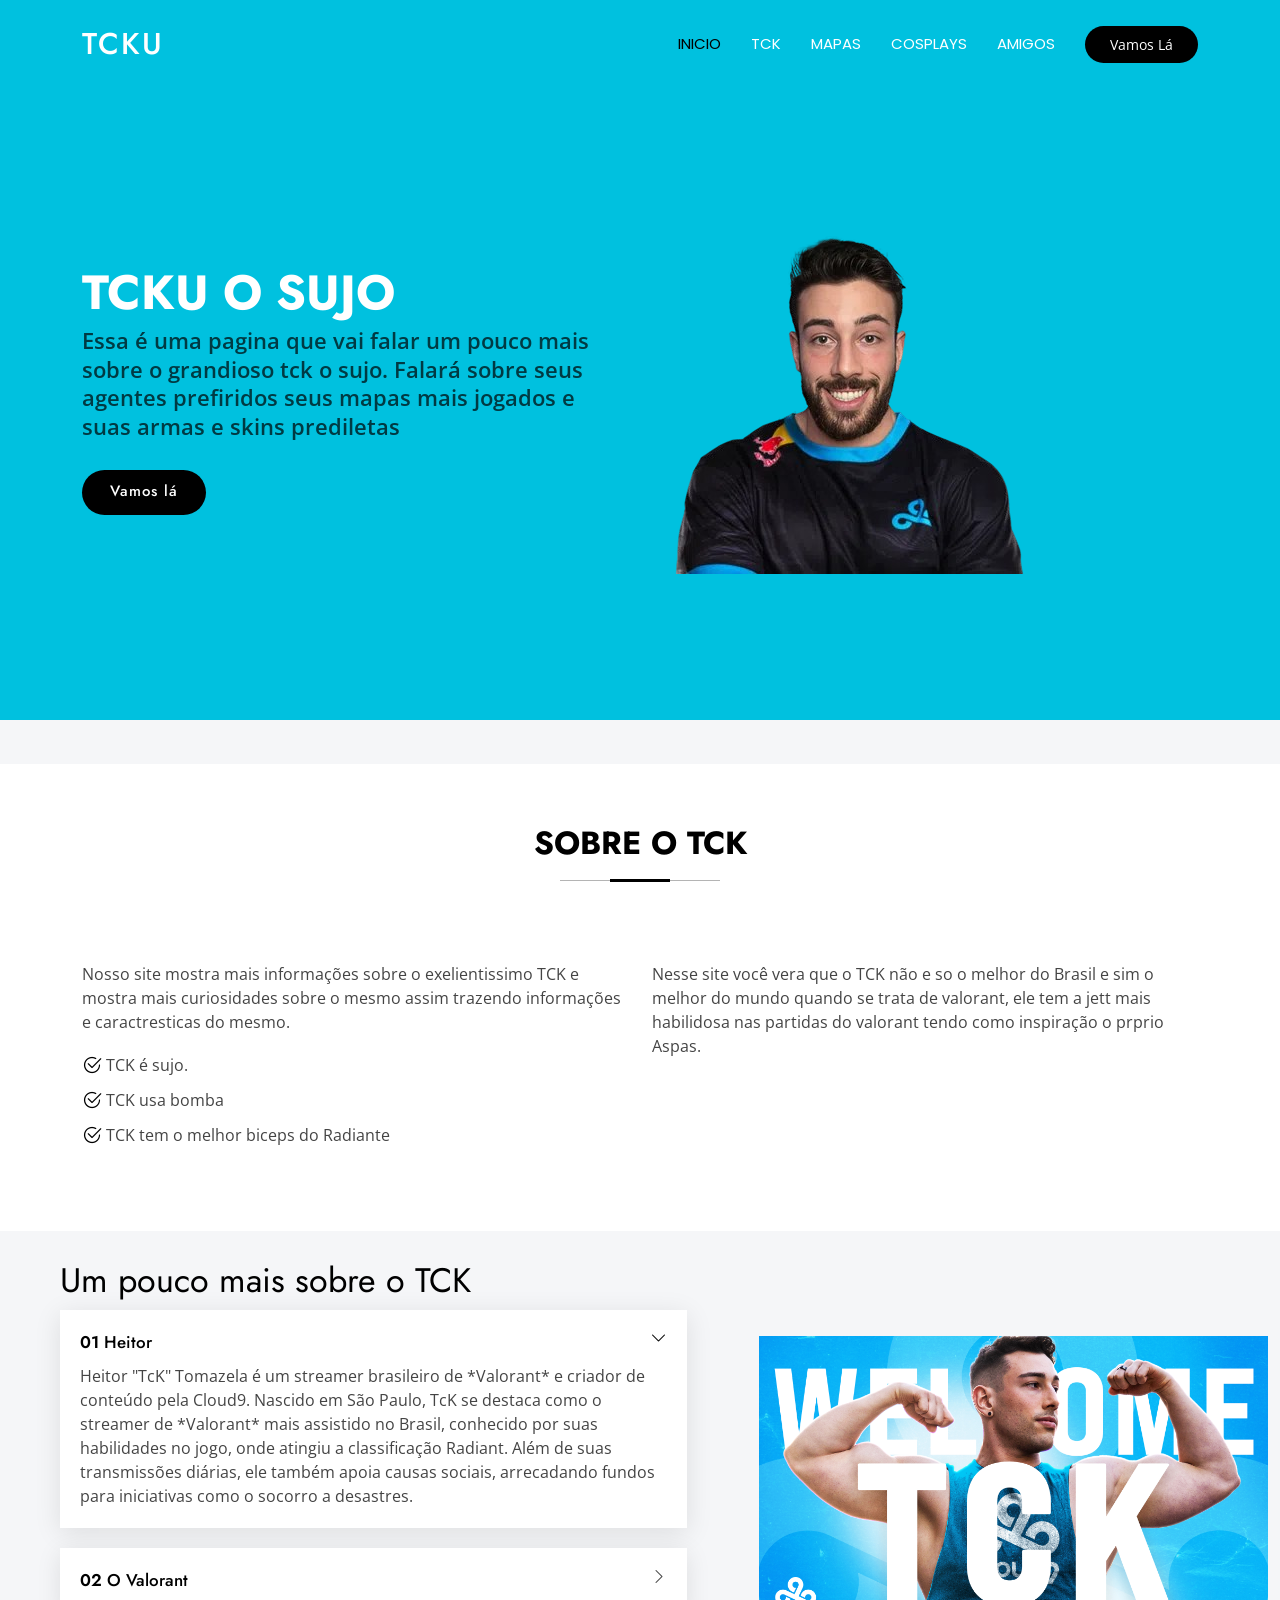
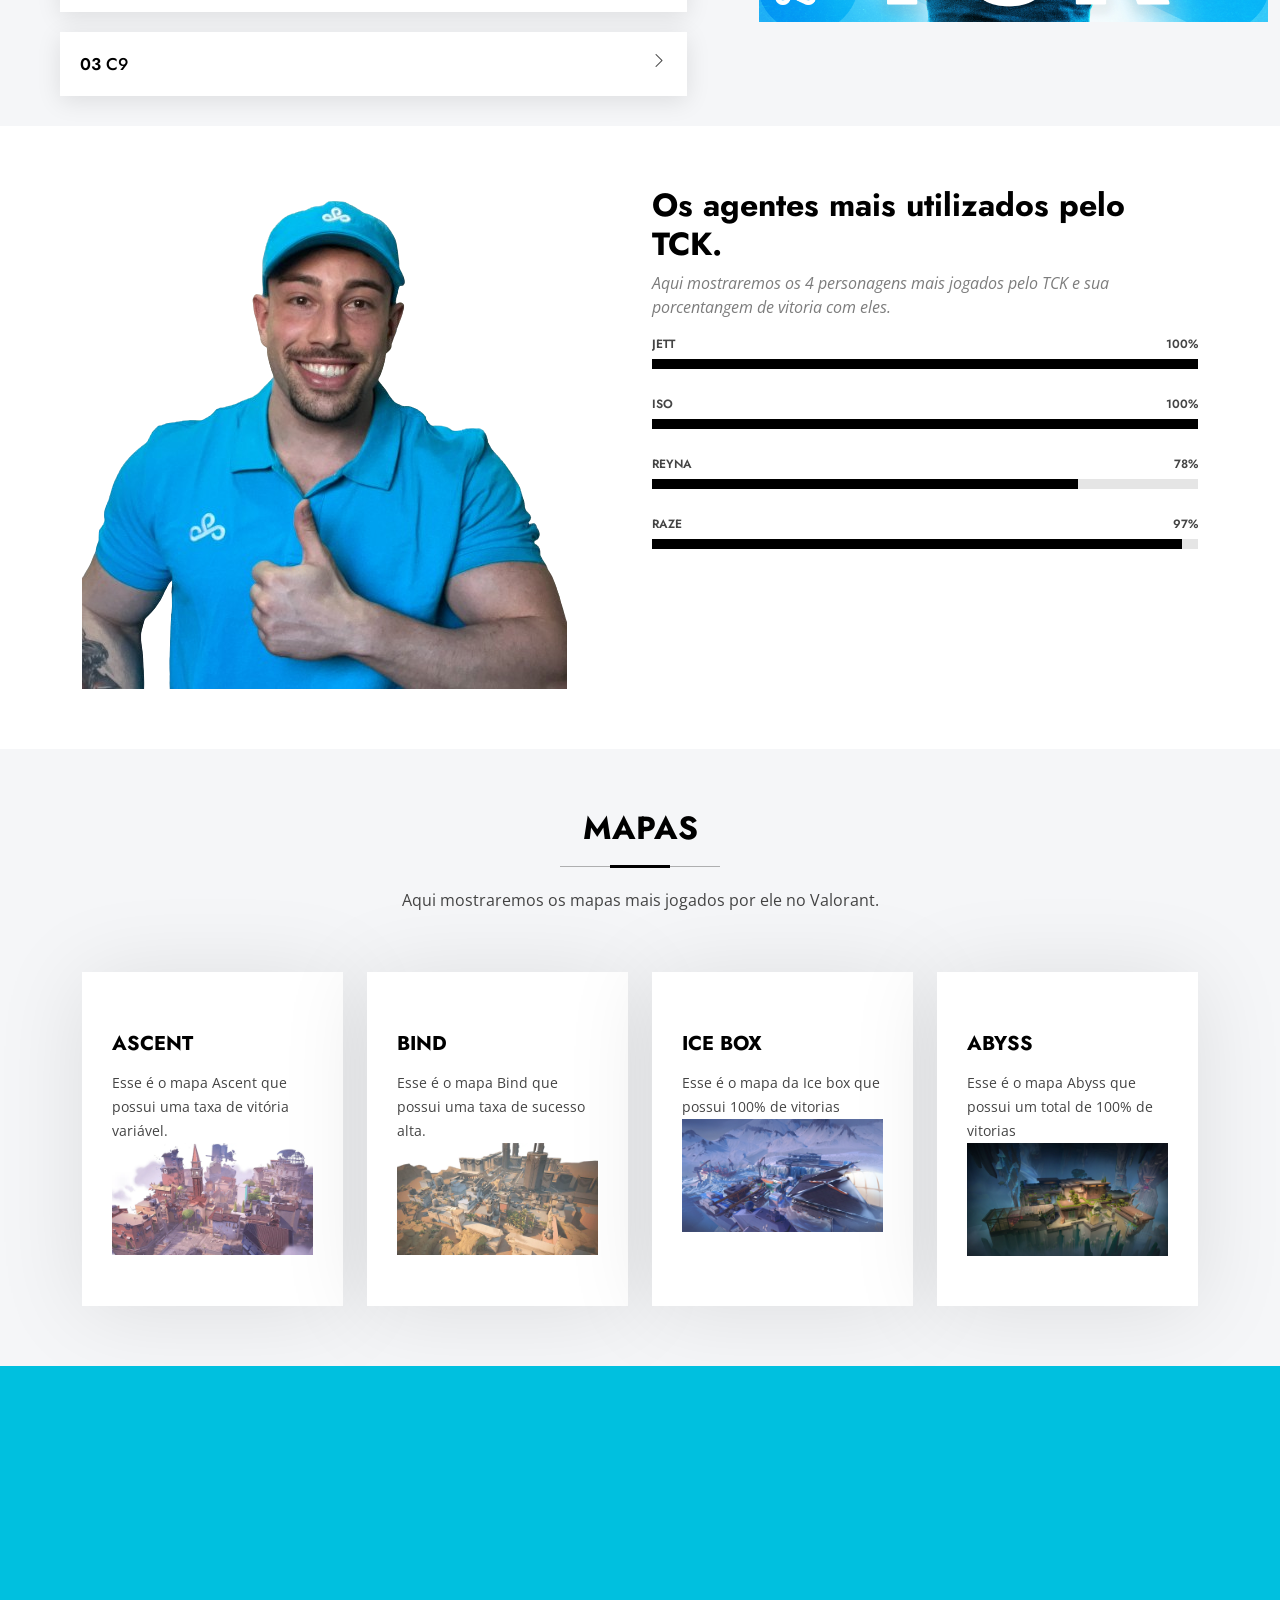
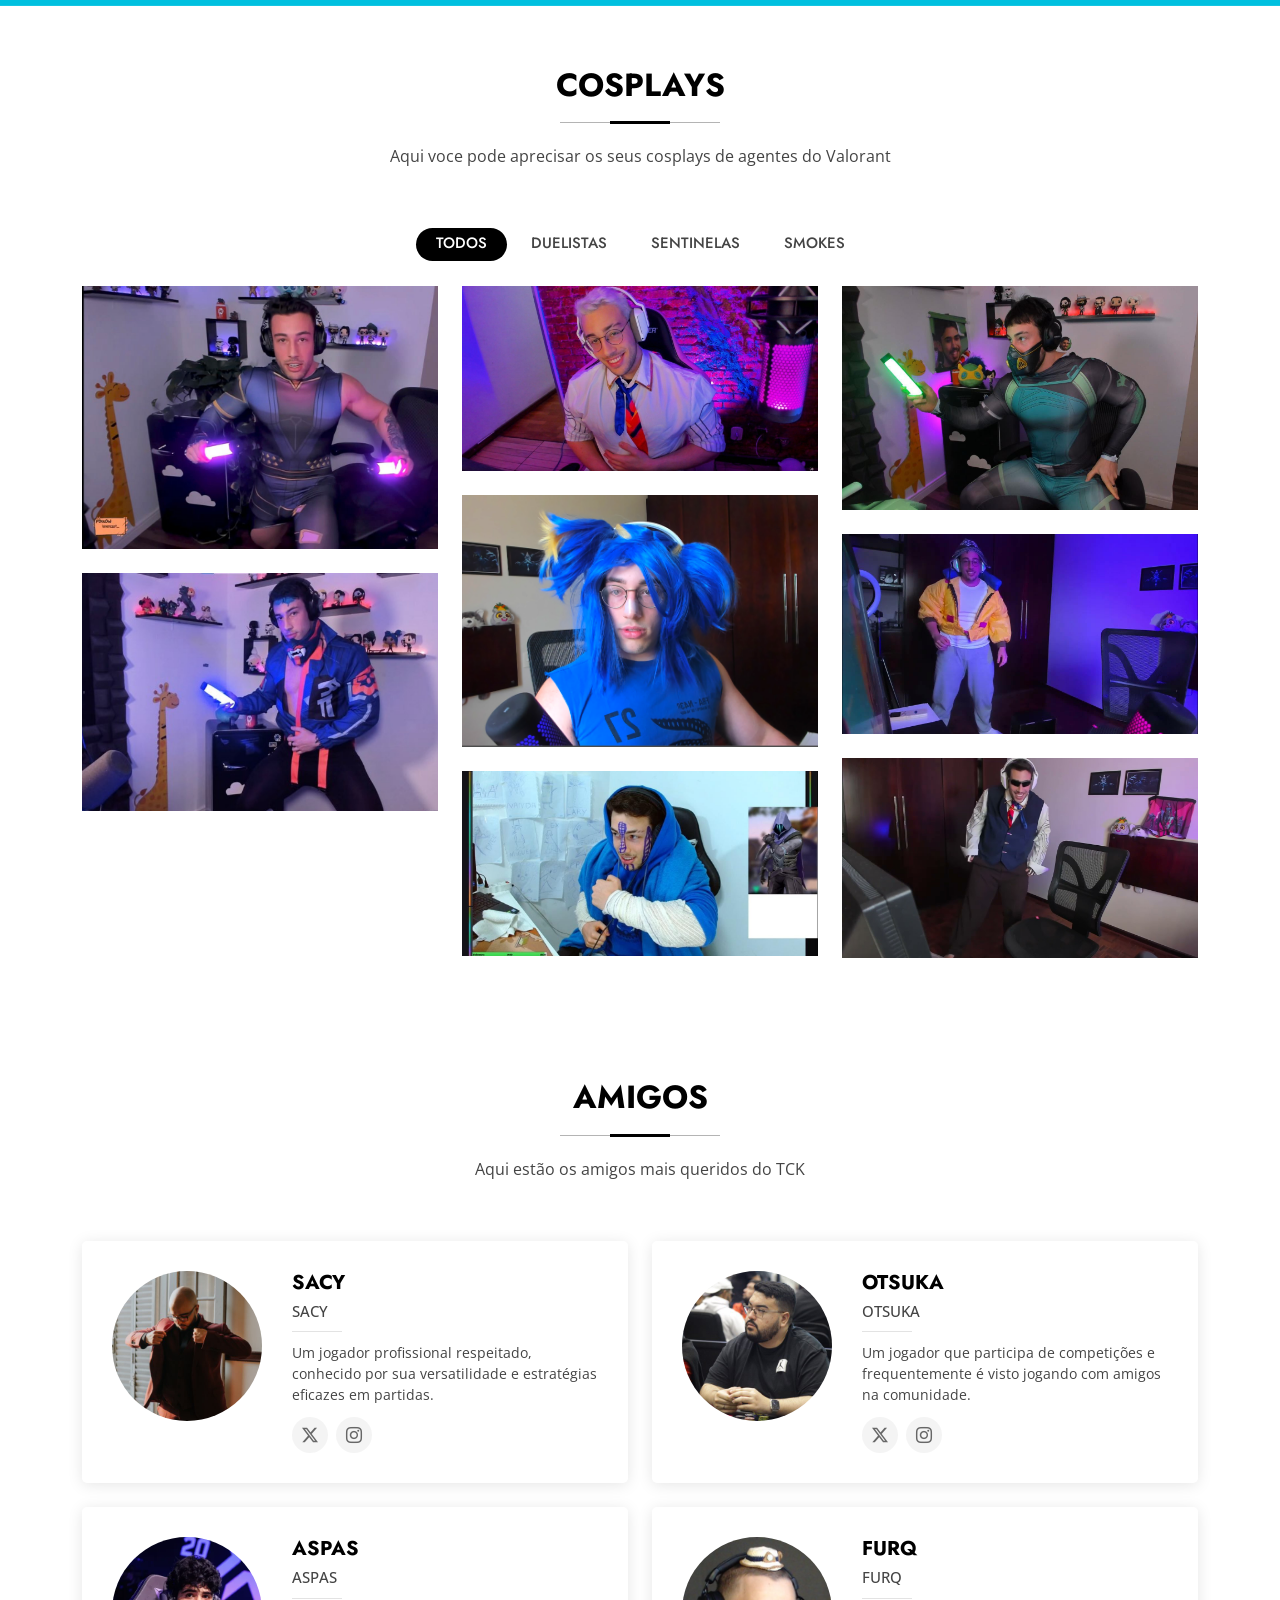
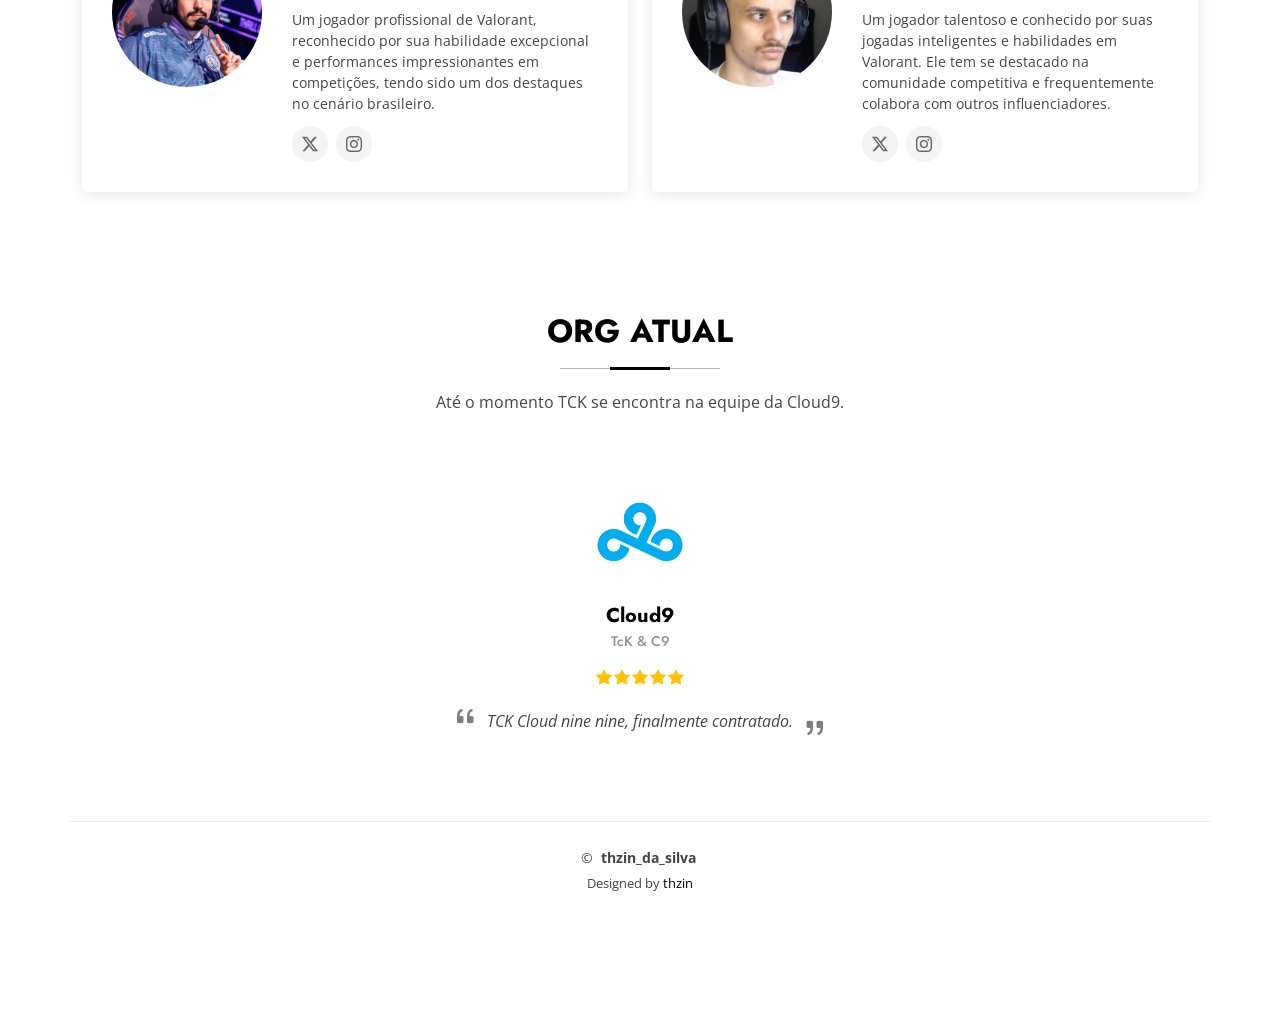
==== index.html @ 80a45af9 "Update index.html" ====
<!DOCTYPE html>
<html lang="en">

<head>
  <meta charset="utf-8">
  <meta content="width=device-width, initial-scale=1.0" name="viewport">
  <title>TCKU O SUJO</title>
  <meta name="description" content="">
  <meta name="keywords" content="">

  <!-- Favicons -->
  <link href="assets/img/favicon.png" rel="icon">
  <link href="assets/img/apple-touch-icon.png" rel="apple-touch-icon">

  <!-- Fonts -->
  <link href="https://fonts.googleapis.com" rel="preconnect">
  <link href="https://fonts.gstatic.com" rel="preconnect" crossorigin>
  <link href="https://fonts.googleapis.com/css2?family=Open+Sans:ital,wght@0,300;0,400;0,500;0,600;0,700;0,800;1,300;1,400;1,500;1,600;1,700;1,800&family=Poppins:ital,wght@0,100;0,200;0,300;0,400;0,500;0,600;0,700;0,800;0,900;1,100;1,200;1,300;1,400;1,500;1,600;1,700;1,800;1,900&family=Jost:ital,wght@0,100;0,200;0,300;0,400;0,500;0,600;0,700;0,800;0,900;1,100;1,200;1,300;1,400;1,500;1,600;1,700;1,800;1,900&display=swap" rel="stylesheet">

  <!-- Vendor CSS Files -->
  <link href="assets/vendor/bootstrap/css/bootstrap.min.css" rel="stylesheet">
  <link href="assets/vendor/bootstrap-icons/bootstrap-icons.css" rel="stylesheet">
  <link href="assets/vendor/aos/aos.css" rel="stylesheet">
  <link href="assets/vendor/glightbox/css/glightbox.min.css" rel="stylesheet">
  <link href="assets/vendor/swiper/swiper-bundle.min.css" rel="stylesheet">

  <!-- Main CSS File -->
  <link href="assets/css/main.css" rel="stylesheet">

  <!-- =======================================================
  * Template Name: Arsha
  * Template URL: https://bootstrapmade.com/arsha-free-bootstrap-html-template-corporate/
  * Updated: Aug 07 2024 with Bootstrap v5.3.3
  * Author: BootstrapMade.com
  * License: https://bootstrapmade.com/license/
  ======================================================== -->
</head>

<body class="index-page">

  <header id="header" class="header d-flex align-items-center fixed-top">
    <div class="container-fluid container-xl position-relative d-flex align-items-center">

      <a href="index.html" class="logo d-flex align-items-center me-auto">
        <!-- Uncomment the line below if you also wish to use an image logo -->
        <!-- <img src="assets/img/logo.png" alt=""> -->
        <h1 class="sitename">TCKU</h1>
      </a>

      <nav id="navmenu" class="navmenu">
        <ul>
          <li><a href="#hero" class="active">INICIO</a></li>
          <li><a href="#about">TCK</a></li>
          <li><a href="#services">MAPAS</a></li>
          <li><a href="#portfolio">COSPLAYS</a></li>
          <!-- <li><a href="#pricing">AMIGOS</a></li>
          <li class="dropdown"><a href="#"><span>Desafios</span> <i class="bi bi-chevron-down toggle-dropdown"></i></a>
            <ul>
              <li><a href="#">Desafio 1</a></li>
              <li><a href="#">Desafio 2</a></li>
              <li><a href="#">Desafio 3</a></li>
              <li><a href="#">Desafio 4</a></li>
            </ul>
          </li> -->
          <li><a href="#team">AMIGOS</a></li>
         
      
        </ul>
        <i class="mobile-nav-toggle d-xl-none bi bi-list"></i>
      </nav>

      <a class="btn-getstarted" href="#about">Vamos Lá</a>

    </div>
  </header>

  <main class="main">

    <!-- Hero Section -->
    <section id="hero" class="hero section dark-background">

      <div class="container">
        <div class="row gy-4">
          <div class="col-lg-6 order-2 order-lg-1 d-flex flex-column justify-content-center" data-aos="zoom-out">
            <h1>TCKU O SUJO</h1>
            <p>Essa é uma pagina que vai falar um pouco mais sobre o grandioso tck o sujo. Falará sobre seus agentes prefiridos seus mapas mais jogados e suas armas e skins prediletas</p>
            <div class="d-flex">
              <a href="#about" class="btn-get-started">Vamos lá</a>
              <!-- <a href="https://www.youtube.com/watch?v=Y7f98aduVJ8" class="glightbox btn-watch-video d-flex align-items-center"><i class="bi bi-play-circle"></i><span>Watch Video</span></a> -->
            </div>
          </div>
          <div class="col-lg-6 order-1 order-lg-2 hero-img" data-aos="zoom-out" data-aos-delay="200">
            <img src="assets/img/x1.png" class="img-fluid animated" alt="">
          </div>
        </div>
      </div>

    </section><!-- /Hero Section -->

    <!-- Clients Section -->
    <section id="clients" class="clients section light-background">

      <div class="container" data-aos="zoom-in">

        <div class="swiper init-swiper">
          <script type="application/json" class="swiper-config">
            {
              "loop": true,
              "speed": 600,
              "autoplay": {
                "delay": 5000
              },
              "slidesPerView": "auto",
              "pagination": {
                "el": ".swiper-pagination",
                "type": "bullets",
                "clickable": true
              },
              "breakpoints": {
                "320": {
                  "slidesPerView": 2,
                  "spaceBetween": 40
                },
                "480": {
                  "slidesPerView": 3,
                  "spaceBetween": 60
                },
                "640": {
                  "slidesPerView": 4,
                  "spaceBetween": 80
                },
                "992": {
                  "slidesPerView": 5,
                  "spaceBetween": 120
                },
                "1200": {
                  "slidesPerView": 6,
                  "spaceBetween": 120
                }
              }
            }
          </script>
          <!-- <div class="swiper-wrapper align-items-center">
            <div class="swiper-slide"><img src="assets/img/clients/client-1.png" class="img-fluid" alt=""></div>
            <div class="swiper-slide"><img src="assets/img/clients/client-2.png" class="img-fluid" alt=""></div>
            <div class="swiper-slide"><img src="assets/img/clients/client-3.png" class="img-fluid" alt=""></div>
            <div class="swiper-slide"><img src="assets/img/clients/client-4.png" class="img-fluid" alt=""></div>
            <div class="swiper-slide"><img src="assets/img/clients/client-5.png" class="img-fluid" alt=""></div>
            <div class="swiper-slide"><img src="assets/img/clients/client-6.png" class="img-fluid" alt=""></div>
            <div class="swiper-slide"><img src="assets/img/clients/client-7.png" class="img-fluid" alt=""></div>
            <div class="swiper-slide"><img src="assets/img/clients/client-8.png" class="img-fluid" alt=""></div>
          </div>
        </div>

      </div> -->

    </section><!-- /Clients Section -->

    <!-- About Section -->
    <section id="about" class="about section">

      <!-- Section Title -->
      <div class="container section-title" data-aos="fade-up">
        <h2>Sobre o TCK</h2>
      </div><!-- End Section Title -->

      <div class="container">

        <div class="row gy-4">

          <div class="col-lg-6 content" data-aos="fade-up" data-aos-delay="100">
            <p>
             Nosso site mostra mais informações sobre o exelientissimo TCK e mostra mais curiosidades sobre o mesmo assim trazendo informações e caractresticas do mesmo.
            </p>
            <ul>
              <li><i class="bi bi-check2-circle"></i> <span>TCK é sujo.</span></li>
              <li><i class="bi bi-check2-circle"></i> <span>TCK usa bomba</span></li>
              <li><i class="bi bi-check2-circle"></i> <span>TCK tem o melhor biceps do Radiante</span></li>
            </ul>
          </div>

          <div class="col-lg-6" data-aos="fade-up" data-aos-delay="200">
            <p>Nesse site você vera que o TCK não e so o melhor do Brasil e sim o melhor do mundo quando se trata de valorant, ele tem a jett mais habilidosa nas partidas do valorant tendo como inspiração o prprio Aspas. </p>
            <!-- <a href="#" class="read-more"><span>Read More</span><i class="bi bi-arrow-right"></i></a> -->
          </div>

        </div>

      </div>

    </section><!-- /About Section -->

    <!-- Why Us Section -->
    <section id="why-us" class="section why-us light-background" data-builder="section">

      <div class="container-fluid">

        <div class="row gy-4">

          <div class="col-lg-7 d-flex flex-column justify-content-center order-2 order-lg-1">

            <div class="content px-xl-5" data-aos="fade-up" data-aos-delay="100">
              <h3><span>Um pouco mais sobre o TCK</span></h3>
              <!-- <p>
                "O Homem que Calculava", escrito por Malba Tahan, é um clássico da literatura brasileira e mundial que mistura a matemática com a magia da narrativa. A história, ambientada no exótico mundo árabe, gira em torno de Beremiz Samir, um homem com habilidades matemáticas extraordinárias, que usa sua inteligência para resolver desafios e intrigas de forma engenhosa.
              </p> -->
            </div>

            <div class="faq-container px-xl-5" data-aos="fade-up" data-aos-delay="200">

              <div class="faq-item faq-active">

                <h3><span>01</span>Heitor</h3>
                <div class="faq-content">
                  <p>Heitor "TcK" Tomazela é um streamer brasileiro de *Valorant* e criador de conteúdo pela Cloud9. Nascido em São Paulo, TcK se destaca como o streamer de *Valorant* mais assistido no Brasil, conhecido por suas habilidades no jogo, onde atingiu a classificação Radiant. Além de suas transmissões diárias, ele também apoia causas sociais, arrecadando fundos para iniciativas como o socorro a desastres.</p>
                </div>
                <i class="faq-toggle bi bi-chevron-right"></i>
              </div><!-- End Faq item-->

              <div class="faq-item">
                <h3><span>02</span>O Valorant</h3>
                <div class="faq-content">
                  <p>
                    TcK é conhecido por ser um jogador excepcional de Valorant, tendo atingido a classificação mais alta do jogo, Radiant, desde a fase beta. Seu estilo de jogo é marcado por uma excelente mira e grande precisão em suas jogadas, o que o torna um dos jogadores mais temidos nos servidores brasileiros. Ele é muito estratégico e consegue manter um nível de competitividade extremamente alto em todas as suas transmissões. Como um dos streamers mais assistidos de Valorant no Brasil, TcK também oferece entretenimento, misturando jogabilidade de alto nível com interações divertidas com seu público.</p>
                </div>
                <i class="faq-toggle bi bi-chevron-right"></i>
              </div><!-- End Faq item-->

              <div class="faq-item">
                <h3><span>03</span>C9</h3>
                <div class="faq-content">
                  <p>A Cloud9 (C9) é uma das organizações de esports mais reconhecidas globalmente, fundada em 2013. A equipe compete em diversos jogos populares, incluindo *League of Legends*, *CS:GO*, *VALORANT*, e outros. A C9 é conhecida por suas conquistas em várias ligas de esports, incluindo títulos importantes como o primeiro Major norte-americano de *CS:GO*. Além de seu sucesso competitivo, a Cloud9 também investe em criadores de conteúdo e streamers, fortalecendo sua marca dentro e fora dos cenários competitivos【24†source】.</p>
                </div>
                <i class="faq-toggle bi bi-chevron-right"></i>
              </div><!-- End Faq item-->

            </div>

          </div>

          <div class="col-lg-5 order-1 order-lg-2 why-us-img">
            <img src="assets/img/x4.png" class="img-fluid" alt="" data-aos="zoom-in" data-aos-delay="100">
          </div>
        </div>

      </div>

    </section><!-- /Why Us Section -->

    <!-- Skills Section -->
    <section id="skills" class="skills section">

      <div class="container" data-aos="fade-up" data-aos-delay="100">

        <div class="row">

          <div class="col-lg-6 d-flex align-items-center">
            <img src="assets/img/c2.png" class="img-fluid" alt="">
          </div>

          <div class="col-lg-6 pt-4 pt-lg-0 content">

            <h3>Os agentes mais utilizados pelo TCK.</h3>
            <p class="fst-italic">
             Aqui mostraremos os 4 personagens mais jogados pelo TCK e sua porcentangem de vitoria com eles.
            </p>

            <div class="skills-content skills-animation">

              <div class="progress">
                <span class="skill"><span>JETT</span> <i class="val">100%</i></span>
                <div class="progress-bar-wrap">
                  <div class="progress-bar" role="progressbar" aria-valuenow="100" aria-valuemin="0" aria-valuemax="100"></div>
                </div>
              </div><!-- End Skills Item -->

              <div class="progress">
                <span class="skill"><span>ISO</span> <i class="val">100%</i></span>
                <div class="progress-bar-wrap">
                  <div class="progress-bar" role="progressbar" aria-valuenow="100" aria-valuemin="0" aria-valuemax="100"></div>
                </div>
              </div><!-- End Skills Item -->

              <div class="progress">
                <span class="skill"><span>REYNA</span> <i class="val">78%</i></span>
                <div class="progress-bar-wrap">
                  <div class="progress-bar" role="progressbar" aria-valuenow="78" aria-valuemin="0" aria-valuemax="100"></div>
                </div>
              </div><!-- End Skills Item -->

              <div class="progress">
                <span class="skill"><span>RAZE</span> <i class="val">97%</i></span>
                <div class="progress-bar-wrap">
                  <div class="progress-bar" role="progressbar" aria-valuenow="97" aria-valuemin="0" aria-valuemax="100"></div>
                </div>
              </div><!-- End Skills Item -->

            </div>

          </div>
        </div>

      </div>

    </section><!-- /Skills Section -->

    <!-- Services Section -->
    <section id="services" class="services section light-background">

      <!-- Section Title -->
      <div class="container section-title" data-aos="fade-up">
        <h2>Mapas</h2>
        <p>Aqui mostraremos os mapas mais jogados por ele no Valorant. </p>
      </div><!-- End Section Title -->

      <div class="container">

        <div class="row gy-4">

          <div class="col-xl-3 col-md-6 d-flex" data-aos="fade-up" data-aos-delay="100">
            <div class="service-item position-relative">
              <div class="icon"><i class="bi bi-animal icon"></i></div>
              <h4><a href="" class="stretched-link">ASCENT</a></h4>
              <p>Esse é o mapa Ascent que possui uma taxa de vitória variável.</p>
              <img src="assets/img/x2.png" class="img-fluid" alt="">
            </div>
          </div><!-- End Service Item -->

          <div class="col-xl-3 col-md-6 d-flex" data-aos="fade-up" data-aos-delay="200">
            <div class="service-item position-relative">
              <div class="icon"><i class="bi bi--box-circles icon"></i></div>
              <h4><a href="" class="stretched-link">BIND</a></h4>
              <p>Esse é o mapa Bind que possui uma taxa de sucesso alta.</p>
              <img src="assets/img/x3.png" class="img-fluid" alt="">
            </div>
          </div><!-- End Service Item -->

          <div class="col-xl-3 col-md-6 d-flex" data-aos="fade-up" data-aos-delay="300">
            <div class="service-item position-relative">
              <div class="icon"><i class="bi bi--week icon"></i></div>
              <h4><a href="" class="stretched-link">ICE BOX</a></h4>
              <p>Esse é o mapa da Ice box que possui 100% de vitorias</p>
              <img src="assets/img/x6.png" class="img-fluid" alt="">

            </div>
          </div><!-- End Service Item -->

          <div class="col-xl-3 col-md-6 d-flex" data-aos="fade-up" data-aos-delay="400">
            <div class="service-item position-relative">
              <div class="icon"><i class="bi bi- icon"></i></div>
              <h4><a href="" class="stretched-link">ABYSS</a></h4>
              <p>Esse é o mapa Abyss que possui um total de 100% de vitorias</p>
              <img src="assets/img/x7.png" class="img-fluid" alt="">

            </div>
          </div><!-- End Service Item -->

        </div>

      </div>

    </section><!-- /Services Section -->

    <!-- Call To Action Section -->
    <section id="call-to-action" class="call-to-action section dark-background">

      <img src="assets/img/z2.png" alt="">

      <div class="container">

        <div class="row" data-aos="zoom-in" data-aos-delay="100">
          <div class="col-xl-9 text-center text-xl-start">
            <!-- <h3>Call To Action</h3>
            <p>Duis aute irure dolor in reprehenderit in voluptate velit esse cillum dolore eu fugiat nulla pariatur. Excepteur sint occaecat cupidatat non proident, sunt in culpa qui officia deserunt mollit anim id est laborum.</p> -->
          </div>
          <div class="col-xl-3 cta-btn-container text-center">
            <!-- <a class="cta-btn align-middle" href="#">Call To Action</a> -->
          </div>
        </div>

      </div>

    </section><!-- /Call To Action Section -->

    <!-- Portfolio Section -->
    <section id="portfolio" class="portfolio section">

      <!-- Section Title -->
      <div class="container section-title" data-aos="fade-up">
        <h2>COSPLAYS</h2>
        <p>Aqui voce pode aprecisar os seus cosplays de agentes do Valorant</p>
      </div><!-- End Section Title -->

      <div class="container">

        <div class="isotope-layout" data-default-filter="*" data-layout="masonry" data-sort="original-order">

          <ul class="portfolio-filters isotope-filters" data-aos="fade-up" data-aos-delay="100">
            <li data-filter="*" class="filter-active">TODOS</li>
            <li data-filter=".filter-app">DUELISTAS</li>
            <li data-filter=".filter-product">SENTINELAS</li>
            <li data-filter=".filter-branding">SMOKES</li>

          </ul><!-- End Portfolio Filters -->

          <div class="row gy-4 isotope-container" data-aos="fade-up" data-aos-delay="200">

            <div class="col-lg-4 col-md-6 portfolio-item isotope-item filter-app">
              <img src="assets/img/masonry-portfolio/v1.png" class="img-fluid" alt="">
              <div class="portfolio-info">
                <h4>TCREYNA</h4>
                <p>A Reyna mais sheipada do Radiante</p>
                <a href="assets/img/masonry-portfolio/v1.png" title="TCREYNA" data-gallery="portfolio-gallery-app" class="glightbox preview-link"><i class="bi bi-zoom-in"></i></a>
                <!-- <a href="portfolio-details.html" title="More Details" class="details-link"><i class="bi bi-link-45deg"></i></a> -->
              </div>
            </div><!-- End Portfolio Item -->

            <div class="col-lg-4 col-md-6 portfolio-item isotope-item filter-product">
              <img src="assets/img/masonry-portfolio/b4.png" class="img-fluid" alt="">
              <div class="portfolio-info">
                <h4>TCCHAMBER-1</h4>
                <p>O chamber mais sensual do Radiante</p>
                <a href="assets/img/masonry-portfolio/b4.png" title="TCCHAMBER-1" data-gallery="GERAL" class="glightbox preview-link"><i class="bi bi-zoom-in"></i></a>
                <!-- <a href="portfolio-details.html" title="More Details" class="details-link"><i class="bi bi-link-45deg"></i></a> -->
              </div>
            </div><!-- End Portfolio Item -->

            <div class="col-lg-4 col-md-6 portfolio-item isotope-item filter-branding">
              <img src="assets/img/masonry-portfolio/x5.png" class="img-fluid" alt="">
              <div class="portfolio-info">
                <h4>TCVIPER</h4>
                <p>A viper mais forte do Radiante</p>
                <a href="assets/img/masonry-portfolio/x5.png" title="TCVIPER" data-gallery="portfolio-gallery-branding" class="glightbox preview-link"><i class="bi bi-zoom-in"></i></a>
                <!-- <a href="portfolio-details.html" title="More Details" class="details-link"><i class="bi bi-link-45deg"></i></a> -->
              </div>
            </div><!-- End Portfolio Item -->

            <div class="col-lg-4 col-md-6 portfolio-item isotope-item filter-app">
              <img src="assets/img/masonry-portfolio/b1.png" class="img-fluid" alt="">
              <div class="portfolio-info">
                <h4>TCNEON</h4>
                <p>A neon que usa mais bomba do Radiante</p>
                <a href="assets/img/masonry-portfolio/b1.png" title="TCNEON" data-gallery="portfolio-gallery-app" class="glightbox preview-link"><i class="bi bi-zoom-in"></i></a>
                <!-- <a href="portfolio-details.html" title="More Details" class="details-link"><i class="bi bi-link-45deg"></i></a> -->
              </div>
            </div><!-- End Portfolio Item -->

            <div class="col-lg-4 col-md-6 portfolio-item isotope-item filter-product">
              <img src="assets/img/masonry-portfolio/b3.png" class="img-fluid" alt="">
              <div class="portfolio-info">
                <h4>TCJOY</h4>
                <p>A kill joy mais fit do Radiante</p>
                <a href="assets/img/masonry-portfolio/b3.png" title="TCJOY" data-gallery="portfolio-gallery-product" class="glightbox preview-link"><i class="bi bi-zoom-in"></i></a>
                <!-- <a href="portfolio-details.html" title="More Details" class="details-link"><i class="bi bi-link-45deg"></i></a> -->
              </div>
            </div><!-- End Portfolio Item -->

            <!-- <div class="col-lg-4 col-md-6 portfolio-item isotope-item filter-branding">
              <img src="assets/img/masonry-portfolio/v1.png" class="img-fluid" alt="">
              <div class="portfolio-info">
                <h4>TCREYNA</h4>
                <p>A reyna mais sheipada do Radiante</p>
                <a href="assets/img/masonry-portfolio/v1.png" title="Branding 2" data-gallery="portfolio-gallery-branding" class="glightbox preview-link"><i class="bi bi-zoom-in"></i></a>
                <a href="portfolio-details.html" title="More Details" class="details-link"><i class="bi bi-link-45deg"></i></a>
              </div>
            </div>End Portfolio Item -->

            <div class="col-lg-4 col-md-6 portfolio-item isotope-item filter-app">
              <img src="assets/img/masonry-portfolio/v6.png" class="img-fluid" alt="">
              <div class="portfolio-info">
                <h4>TCYORU</h4>
                <p>O yoru com seu ombro de cebola</p>
                <a href="assets/img/masonry-portfolio/v6.png" title="TCYORU" data-gallery="portfolio-gallery-app" class="glightbox preview-link"><i class="bi bi-zoom-in"></i></a>
                <!-- <a href="portfolio-details.html" title="More Details" class="details-link"><i class="bi bi-link-45deg"></i></a> -->
              </div>
            </div><!-- End Portfolio Item -->

            <div class="col-lg-4 col-md-6 portfolio-item isotope-item filter-product">
              <img src="assets/img/masonry-portfolio/b2.png" class="img-fluid" alt="">
              <div class="portfolio-info">
                <h4>TCCHAMBER-2</h4>
                <p>O chamber um pouco menos sensual do Radiante</p>
                <a href="assets/img/masonry-portfolio/b2.png" title="TCCHAMBER-2" data-gallery="portfolio-gallery-product" class="glightbox preview-link"><i class="bi bi-zoom-in"></i></a>
                <!-- <a href="portfolio-details.html" title="More Details" class="details-link"><i class="bi bi-link-45deg"></i></a> -->
              </div>
            </div><!-- End Portfolio Item -->

            <div class="col-lg-4 col-md-6 portfolio-item isotope-item filter-branding">
              <img src="assets/img/masonry-portfolio/v4.png" class="img-fluid" alt="">
              <div class="portfolio-info">
                <h4>TCOMEN</h4>
                <p>O morcegão que assusta todos os Radiantes</p>
                <a href="assets/img/masonry-portfolio/v4.png" title="TCOMEN" data-gallery="portfolio-gallery-branding" class="glightbox preview-link"><i class="bi bi-zoom-in"></i></a>
                <!-- <a href="portfolio-details.html" title="More Details" class="details-link"><i class="bi bi-link-45deg"></i></a> -->
                
              </div>
            </div><!-- End Portfolio Item -->

          </div><!-- End Portfolio Container -->

        </div>

      </div>

    </section><!-- /Portfolio Section -->

    <!-- Team Section -->
    <section id="team" class="team section">

      <!-- Section Title -->
      <div class="container section-title" data-aos="fade-up">
        <h2>Amigos</h2>
        <p>Aqui estão os amigos mais queridos do TCK</p>
      </div><!-- End Section Title -->

      <div class="container">

        <div class="row gy-4">

          <div class="col-lg-6" data-aos="fade-up" data-aos-delay="100">
            <div class="team-member d-flex align-items-start">
              <div class="pic"><img src="assets/img/team/t2.png" class="img-fluid" alt=""></div>
              <div class="member-info">
                <h4>SACY</h4>
                <span>SACY</span>
                <p>Um jogador profissional respeitado, conhecido por sua versatilidade e estratégias eficazes em partidas.</p>
                <div class="social">
                  <a href=""><i class="bi bi-twitter-x"></i></a>
                  <!-- <a href=""><i class="bi bi-facebook"></i></a> -->
                  <a href=""><i class="bi bi-instagram"></i></a>
                  <!-- <a href=""> <i class="bi bi-linkedin"></i> </a> -->
                </div>
              </div>
            </div>
          </div><!-- End Team Member -->

          <div class="col-lg-6" data-aos="fade-up" data-aos-delay="200">
            <div class="team-member d-flex align-items-start">
              <div class="pic"><img src="assets/img/team/r3.png" class="img-fluid" alt=""></div>
              <div class="member-info">
                <h4>OTSUKA</h4>
                <span>OTSUKA</span>
                <p>Um jogador que participa de competições e frequentemente é visto jogando com amigos na comunidade.</p>
                <div class="social">
                  <a href=""><i class="bi bi-twitter-x"></i></a>
                  <!-- <a href=""><i class="bi bi-facebook"></i></a> -->
                  <a href=""><i class="bi bi-instagram"></i></a>
                  <!-- <a href=""> <i class="bi bi-linkedin"></i> </a> -->
                </div>
              </div>
            </div>
          </div><!-- End Team Member -->

          <div class="col-lg-6" data-aos="fade-up" data-aos-delay="300">
            <div class="team-member d-flex align-items-start">
              <div class="pic"><img src="assets/img/team/t3.png" class="img-fluid" alt=""></div>
              <div class="member-info">
                <h4>ASPAS</h4>
                <span>ASPAS</span>
                <p>Um jogador profissional de Valorant, reconhecido por sua habilidade excepcional e performances impressionantes em competições, tendo sido um dos destaques no cenário brasileiro.</p>
                <div class="social">
                  <a href=""><i class="bi bi-twitter-x"></i></a>
                  <!-- <a href=""><i class="bi bi-facebook"></i></a> -->
                  <a href=""><i class="bi bi-instagram"></i></a>
                  <!-- <a href=""> <i class="bi bi-linkedin"></i> </a> -->
                </div>
              </div>
            </div>
          </div><!-- End Team Member -->

          <div class="col-lg-6" data-aos="fade-up" data-aos-delay="400">
            <div class="team-member d-flex align-items-start">
              <div class="pic"><img src="assets/img/team/t4.png" class="img-fluid" alt=""></div>
              <div class="member-info">
                <h4>FURQ</h4>
                <span>FURQ</span>
                <p>Um jogador talentoso e conhecido por suas jogadas inteligentes e habilidades em Valorant. Ele tem se destacado na comunidade competitiva e frequentemente colabora com outros influenciadores.</p>
                <div class="social">
                  <a href=""><i class="bi bi-twitter-x"></i></a>
                  <!-- <a href=""><i class="bi bi-facebook"></i></a> -->
                  <a href=""><i class="bi bi-instagram"></i></a>
                  <!-- <a href=""> <i class="bi bi-linkedin"></i> </a> -->
                </div>
              </div>
            </div>
          </div><!-- End Team Member -->

        </div>

      </div>

    </section><!-- /Team Section -->

    <!-- Testimonials Section -->
    <section id="testimonials" class="testimonials section">

      <!-- Section Title -->
      <div class="container section-title" data-aos="fade-up">
        <h2>ORG ATUAL</h2>
        <p>Até o momento TCK se encontra na equipe da Cloud9.</p>
      </div><!-- End Section Title -->

      <div class="container" data-aos="fade-up" data-aos-delay="100">

        <div class="swiper init-swiper">
          <script type="application/json" class="swiper-config">
            {
              "loop": true,
              "speed": 600,
              "autoplay": {
                "delay": 5000
              },
              "slidesPerView": "auto",
              "pagination": {
                "el": ".swiper-pagination",
                "type": "bullets",
                "clickable": true
              }
            }
          </script>
          <div class="swiper-wrapper">

            <div class="swiper-slide">
              <div class="testimonial-item">
                <img src="assets/img/testimonials/f1.png" class="testimonial-img" alt="">
                <h3>Cloud9</h3>
                <h4>TcK &amp; C9</h4>
                <div class="stars">
                  <i class="bi bi-star-fill"></i><i class="bi bi-star-fill"></i><i class="bi bi-star-fill"></i><i class="bi bi-star-fill"></i><i class="bi bi-star-fill"></i>
                </div>
                <p>
                  <i class="bi bi-quote quote-icon-left"></i>
                  <span>TCK Cloud nine nine, finalmente contratado.</span>
                  <i class="bi bi-quote quote-icon-right"></i>
                </p>
              </div>
            </div><!-- End testimonial item -->

            <div class="swiper-slide">
              <div class="testimonial-item">
                <img src="assets/img/testimonials/testimonials-2.jpg" class="testimonial-img" alt="">
                <h3>Sara Wilsson</h3>
                <h4>Designer</h4>
                <div class="stars">
                  <i class="bi bi-star-fill"></i><i class="bi bi-star-fill"></i><i class="bi bi-star-fill"></i><i class="bi bi-star-fill"></i><i class="bi bi-star-fill"></i>
                </div>
                <p>
                  <i class="bi bi-quote quote-icon-left"></i>
                  <span>Export tempor illum tamen malis malis eram quae irure esse labore quem cillum quid cillum eram malis quorum velit fore eram velit sunt aliqua noster fugiat irure amet legam anim culpa.</span>
                  <i class="bi bi-quote quote-icon-right"></i>
                </p>
              </div>
            </div><!-- End testimonial item -->

            <div class="swiper-slide">
              <div class="testimonial-item">
                <img src="assets/img/testimonials/testimonials-3.jpg" class="testimonial-img" alt="">
                <h3>Jena Karlis</h3>
                <h4>Store Owner</h4>
                <div class="stars">
                  <i class="bi bi-star-fill"></i><i class="bi bi-star-fill"></i><i class="bi bi-star-fill"></i><i class="bi bi-star-fill"></i><i class="bi bi-star-fill"></i>
                </div>
                <p>
                  <i class="bi bi-quote quote-icon-left"></i>
                  <span>Enim nisi quem export duis labore cillum quae magna enim sint quorum nulla quem veniam duis minim tempor labore quem eram duis noster aute amet eram fore quis sint minim.</span>
                  <i class="bi bi-quote quote-icon-right"></i>
                </p>
              </div>
            </div><!-- End testimonial item -->

            <div class="swiper-slide">
              <div class="testimonial-item">
                <img src="assets/img/testimonials/testimonials-4.jpg" class="testimonial-img" alt="">
                <h3>Matt Brandon</h3>
                <h4>Freelancer</h4>
                <div class="stars">
                  <i class="bi bi-star-fill"></i><i class="bi bi-star-fill"></i><i class="bi bi-star-fill"></i><i class="bi bi-star-fill"></i><i class="bi bi-star-fill"></i>
                </div>
                <p>
                  <i class="bi bi-quote quote-icon-left"></i>
                  <span>Fugiat enim eram quae cillum dolore dolor amet nulla culpa multos export minim fugiat minim velit minim dolor enim duis veniam ipsum anim magna sunt elit fore quem dolore labore illum veniam.</span>
                  <i class="bi bi-quote quote-icon-right"></i>
                </p>
              </div>
            </div><!-- End testimonial item -->

            <div class="swiper-slide">
              <div class="testimonial-item">
                <img src="assets/img/testimonials/testimonials-5.jpg" class="testimonial-img" alt="">
                <h3>John Larson</h3>
                <h4>Entrepreneur</h4>
                <div class="stars">
                  <i class="bi bi-star-fill"></i><i class="bi bi-star-fill"></i><i class="bi bi-star-fill"></i><i class="bi bi-star-fill"></i><i class="bi bi-star-fill"></i>
                </div>
                <p>
                  <i class="bi bi-quote quote-icon-left"></i>
                  <span>Quis quorum aliqua sint quem legam fore sunt eram irure aliqua veniam tempor noster veniam enim culpa labore duis sunt culpa nulla illum cillum fugiat legam esse veniam culpa fore nisi cillum quid.</span>
                  <i class="bi bi-quote quote-icon-right"></i>
                </p>
              </div>
            </div><!-- End testimonial item -->

          </div>
          <div class="swiper-pagination"></div>
        </div>

      </div>

    <!-- </section>/Testimonials Section -->


    <!-- Contact Section
    <section id="contact" class="contact section">

      Section Title
      <div class="container section-title" data-aos="fade-up">
        <h2>Contact</h2>
        <p>Necessitatibus eius consequatur ex aliquid fuga eum quidem sint consectetur velit</p>
      </div>End Section Title

      <div class="container" data-aos="fade-up" data-aos-delay="100">

        <div class="row gy-4">

          <div class="col-lg-5">

            <div class="info-wrap">
              <div class="info-item d-flex" data-aos="fade-up" data-aos-delay="200">
                <i class="bi bi-geo-alt flex-shrink-0"></i>
                <div>
                  <h3>Address</h3>
                  <p>A108 Adam Street, New York, NY 535022</p>
                </div>
              </div>End Info Item

              <div class="info-item d-flex" data-aos="fade-up" data-aos-delay="300">
                <i class="bi bi-telephone flex-shrink-0"></i>
                <div>
                  <h3>Call Us</h3>
                  <p>+1 5589 55488 55</p>
                </div>
              </div>End Info Item

              <div class="info-item d-flex" data-aos="fade-up" data-aos-delay="400">
                <i class="bi bi-envelope flex-shrink-0"></i>
                <div>
                  <h3>Email Us</h3>
                  <p>info@example.com</p>
                </div>
              </div>End Info Item -->

              <!-- <iframe src="https://www.google.com/maps/embed?pb=!1m14!1m8!1m3!1d48389.78314118045!2d-74.006138!3d40.710059!3m2!1i1024!2i768!4f13.1!3m3!1m2!1s0x89c25a22a3bda30d%3A0xb89d1fe6bc499443!2sDowntown%20Conference%20Center!5e0!3m2!1sen!2sus!4v1676961268712!5m2!1sen!2sus" frameborder="0" style="border:0; width: 100%; height: 270px;" allowfullscreen="" loading="lazy" referrerpolicy="no-referrer-when-downgrade"></iframe>
            </div>
          </div>

          <div class="col-lg-7">
            <form action="forms/contact.php" method="post" class="php-email-form" data-aos="fade-up" data-aos-delay="200">
              <div class="row gy-4">

                <div class="col-md-6">
                  <label for="name-field" class="pb-2">Your Name</label>
                  <input type="text" name="name" id="name-field" class="form-control" required="">
                </div>

                <div class="col-md-6">
                  <label for="email-field" class="pb-2">Your Email</label>
                  <input type="email" class="form-control" name="email" id="email-field" required="">
                </div>

                <div class="col-md-12">
                  <label for="subject-field" class="pb-2">Subject</label>
                  <input type="text" class="form-control" name="subject" id="subject-field" required="">
                </div>

                <div class="col-md-12">
                  <label for="message-field" class="pb-2">Message</label>
                  <textarea class="form-control" name="message" rows="10" id="message-field" required=""></textarea>
                </div>

                <div class="col-md-12 text-center">
                  <div class="loading">Loading</div>
                  <div class="error-message"></div>
                  <div class="sent-message">Your message has been sent. Thank you!</div>

                  <button type="submit">Send Message</button>
                </div>

              </div>
            </form>
          </div>End Contact Form

        </div>

      </div>

    </section>/Contact Section

  </main> -->

  <footer id="footer" class="footer">

    <!-- <div class="footer-newsletter">
      <div class="container">
        <div class="row justify-content-center text-center">
          <div class="col-lg-6">
            <h4>Join Our Newsletter</h4>
            <p>Subscribe to our newsletter and receive the latest news about our products and services!</p>
            <form action="forms/newsletter.php" method="post" class="php-email-form">
              <div class="newsletter-form"><input type="email" name="email"><input type="submit" value="Subscribe"></div>
              <div class="loading">Loading</div>
              <div class="error-message"></div>
              <div class="sent-message">Your subscription request has been sent. Thank you!</div>
            </form>
          </div>
        </div>
      </div>
    </div> -->

    <!-- <div class="container footer-top">
      <div class="row gy-4">
        <div class="col-lg-4 col-md-6 footer-about">
          <a href="index.html" class="d-flex align-items-center">
            <span class="sitename">TCKU</span>
          </a>
          <div class="footer-contact pt-3">
            <p>Rua das flores</p>
            <p>São Paulo, SP 1234567</p>
            <p class="mt-3"><strong>Telefone:</strong> <span>+55 1199999-9999</span></p>
            <p><strong>Email:</strong> <span>thzin@gmail.com</span></p>
          </div>
        </div> -->

        <!-- <div class="col-lg-2 col-md-3 footer-links">
          <h4>Useful Links</h4>
          <ul>
            <li><i class="bi bi-chevron-right"></i> <a href="#">Home</a></li>
            <li><i class="bi bi-chevron-right"></i> <a href="#">About us</a></li>
            <li><i class="bi bi-chevron-right"></i> <a href="#">Services</a></li>
            <li><i class="bi bi-chevron-right"></i> <a href="#">Terms of service</a></li>
          </ul>
        </div>

        <div class="col-lg-2 col-md-3 footer-links">
          <h4>Our Services</h4>
          <ul>
            <li><i class="bi bi-chevron-right"></i> <a href="#">Web Design</a></li>
            <li><i class="bi bi-chevron-right"></i> <a href="#">Web Development</a></li>
            <li><i class="bi bi-chevron-right"></i> <a href="#">Product Management</a></li>
            <li><i class="bi bi-chevron-right"></i> <a href="#">Marketing</a></li>
          </ul>
        </div> -->
<!-- 
        <div class="col-lg-4 col-md-12">
          <h4></h4>
          <p>Cras fermentum odio eu feugiat lide par naso tierra videa magna derita valies</p>
          <div class="social-links d-flex">
            <a href=""><i class="bi bi-twitter-x"></i></a>
            <a href=""><i class="bi bi-facebook"></i></a>
            <a href=""><i class="bi bi-instagram"></i></a>
            <a href=""><i class="bi bi-linkedin"></i></a>
          </div>
        </div>

      </div>
    </div> -->

    <div class="container copyright text-center mt-4">
      <p>© <span></span> <strong class="px-1 sitename">thzin_da_silva</strong> <span></span></p>
      <div class="credits">
        <!-- All the links in the footer should remain intact. -->
        <!-- You can delete the links only if you've purchased the pro version. -->
        <!-- Licensing information: https://bootstrapmade.com/license/ -->
        <!-- Purchase the pro version with working PHP/AJAX contact form: [buy-url] -->
        Designed by <a href="https://bootstrapmade.com/">thzin</a>
      </div>
    </div>

  </footer>

  <!-- Scroll Top -->
  <a href="#" id="scroll-top" class="scroll-top d-flex align-items-center justify-content-center"><i class="bi bi-arrow-up-short"></i></a>

  <!-- Preloader -->
  <div id="preloader"></div>

  <!-- Vendor JS Files -->
  <script src="assets/vendor/bootstrap/js/bootstrap.bundle.min.js"></script>
  <script src="assets/vendor/php-email-form/validate.js"></script>
  <script src="assets/vendor/aos/aos.js"></script>
  <script src="assets/vendor/glightbox/js/glightbox.min.js"></script>
  <script src="assets/vendor/swiper/swiper-bundle.min.js"></script>
  <script src="assets/vendor/waypoints/noframework.waypoints.js"></script>
  <script src="assets/vendor/imagesloaded/imagesloaded.pkgd.min.js"></script>
  <script src="assets/vendor/isotope-layout/isotope.pkgd.min.js"></script>

  <!-- Main JS File -->
  <script src="assets/js/main.js"></script>

</body>

</html>
---- assets/css/main.css ----
/**
* Template Name: Arsha
* Template URL: https://bootstrapmade.com/arsha-free-bootstrap-html-template-corporate/
* Updated: Aug 07 2024 with Bootstrap v5.3.3
* Author: BootstrapMade.com
* License: https://bootstrapmade.com/license/
*/

/*--------------------------------------------------------------
# Font & Color Variables
# Help: https://bootstrapmade.com/color-system/
--------------------------------------------------------------*/
/* Fonts */
:root {
  --default-font: "Open Sans",  system-ui, -apple-system, "Segoe UI", Roboto, "Helvetica Neue", Arial, "Noto Sans", "Liberation Sans", sans-serif, "Apple Color Emoji", "Segoe UI Emoji", "Segoe UI Symbol", "Noto Color Emoji";
  --heading-font: "Jost",  sans-serif;
  --nav-font: "Poppins",  sans-serif;
}

/* Global Colors - The following color variables are used throughout the website. Updating them here will change the color scheme of the entire website */
:root { 
  --background-color: #ffffff; /* Background color for the entire website, including individual sections */
  --default-color: #444444; /* Default color used for the majority of the text content across the entire website */
  --heading-color: #000000; /* Color for headings, subheadings and title throughout the website */
  --accent-color: #000000; /* Accent color that represents your brand on the website. It's used for buttons, links, and other elements that need to stand out */
  --surface-color: #ffffff; /* The surface color is used as a background of boxed elements within sections, such as cards, icon boxes, or other elements that require a visual separation from the global background. */
  --contrast-color: #ffffff; /* Contrast color for text, ensuring readability against backgrounds of accent, heading, or default colors. */
}

/* Nav Menu Colors - The following color variables are used specifically for the navigation menu. They are separate from the global colors to allow for more customization options */
:root {
  --nav-color: #ffffff;  /* The default color of the main navmenu links */
  --nav-hover-color: #000000; /* Applied to main navmenu links when they are hovered over or active */
  --nav-mobile-background-color: #ffffff; /* Used as the background color for mobile navigation menu */
  --nav-dropdown-background-color: #ffffff; /* Used as the background color for dropdown items that appear when hovering over primary navigation items */
  --nav-dropdown-color: #444444; /* Used for navigation links of the dropdown items in the navigation menu. */
  --nav-dropdown-hover-color: #000000; /* Similar to --nav-hover-color, this color is applied to dropdown navigation links when they are hovered over. */
}

/* Color Presets - These classes override global colors when applied to any section or element, providing reuse of the sam color scheme. */

.light-background {
  --background-color: #f5f6f8;
  --surface-color: #ffffff;
}

.dark-background {
  --background-color: #00c1df;
  --default-color: #000000;
  --heading-color: #ffffff;
  --surface-color: #00c1df;
  --contrast-color: #ffffff;
}

/* Smooth scroll */
:root {
  scroll-behavior: smooth;
}

/*--------------------------------------------------------------
# General Styling & Shared Classes
--------------------------------------------------------------*/
body {
  color: var(--default-color);
  background-color: var(--background-color);
  font-family: var(--default-font);
}

a {
  color: var(--accent-color);
  text-decoration: none;
  transition: 0.3s;
}

a:hover {
  color: color-mix(in srgb, var(--accent-color), transparent 25%);
  text-decoration: none;
}

h1,
h2,
h3,
h4,
h5,
h6 {
  color: var(--heading-color);
  font-family: var(--heading-font);
}

/* PHP Email Form Messages
------------------------------*/
.php-email-form .error-message {
  display: none;
  background: #df1529;
  color: #ffffff;
  text-align: left;
  padding: 15px;
  margin-bottom: 24px;
  font-weight: 600;
}

.php-email-form .sent-message {
  display: none;
  color: #ffffff;
  background: #059652;
  text-align: center;
  padding: 15px;
  margin-bottom: 24px;
  font-weight: 600;
}

.php-email-form .loading {
  display: none;
  background: var(--surface-color);
  text-align: center;
  padding: 15px;
  margin-bottom: 24px;
}

.php-email-form .loading:before {
  content: "";
  display: inline-block;
  border-radius: 50%;
  width: 24px;
  height: 24px;
  margin: 0 10px -6px 0;
  border: 3px solid var(--accent-color);
  border-top-color: var(--surface-color);
  animation: php-email-form-loading 1s linear infinite;
}

@keyframes php-email-form-loading {
  0% {
    transform: rotate(0deg);
  }

  100% {
    transform: rotate(360deg);
  }
}

/*--------------------------------------------------------------
# Global Header
--------------------------------------------------------------*/
.header {
  --background-color: #3d4d6a;
  --heading-color: #ffffff;
  color: var(--default-color);
  background-color: var(--background-color);
  padding: 15px 0;
  transition: all 0.5s;
  z-index: 997;
}

.header .logo {
  line-height: 1;
}

.header .logo img {
  max-height: 36px;
  margin-right: 8px;
}

.header .logo h1 {
  font-size: 30px;
  margin: 0;
  font-weight: 500;
  color: var(--heading-color);
  letter-spacing: 2px;
  text-transform: uppercase;
}

.header .btn-getstarted,
.header .btn-getstarted:focus {
  color: var(--contrast-color);
  background: var(--accent-color);
  font-size: 14px;
  padding: 8px 25px;
  margin: 0 0 0 30px;
  border-radius: 50px;
  transition: 0.3s;
}

.header .btn-getstarted:hover,
.header .btn-getstarted:focus:hover {
  color: var(--contrast-color);
  background: color-mix(in srgb, var(--accent-color), transparent 15%);
}

@media (max-width: 1200px) {
  .header .logo {
    order: 1;
  }

  .header .btn-getstarted {
    order: 2;
    margin: 0 15px 0 0;
    padding: 6px 15px;
  }

  .header .navmenu {
    order: 3;
  }
}

/* Index Page Header
------------------------------*/
.index-page .header {
  --background-color: rgba(255, 255, 255, 0);
  --heading-color: #ffffff;
  --nav-color: #ffffff;
}

/* Index Page Header on Scroll
------------------------------*/
.index-page.scrolled .header {
  --background-color: #00c1df;
}

/*--------------------------------------------------------------
# Navigation Menu
--------------------------------------------------------------*/
/* Desktop Navigation */
@media (min-width: 1200px) {
  .navmenu {
    padding: 0;
  }

  .navmenu ul {
    margin: 0;
    padding: 0;
    display: flex;
    list-style: none;
    align-items: center;
  }

  .navmenu li {
    position: relative;
  }

  .navmenu a,
  .navmenu a:focus {
    color: var(--nav-color);
    padding: 18px 15px;
    font-size: 15px;
    font-family: var(--nav-font);
    font-weight: 400;
    display: flex;
    align-items: center;
    justify-content: space-between;
    white-space: nowrap;
    transition: 0.3s;
  }

  .navmenu a i,
  .navmenu a:focus i {
    font-size: 12px;
    line-height: 0;
    margin-left: 5px;
    transition: 0.3s;
  }

  .navmenu li:last-child a {
    padding-right: 0;
  }

  .navmenu li:hover>a,
  .navmenu .active,
  .navmenu .active:focus {
    color: var(--nav-hover-color);
  }

  .navmenu .dropdown ul {
    margin: 0;
    padding: 10px 0;
    background: var(--nav-dropdown-background-color);
    display: block;
    position: absolute;
    visibility: hidden;
    left: 14px;
    top: 130%;
    opacity: 0;
    transition: 0.3s;
    border-radius: 4px;
    z-index: 99;
    box-shadow: 0px 0px 30px rgba(0, 0, 0, 0.1);
  }

  .navmenu .dropdown ul li {
    min-width: 200px;
  }

  .navmenu .dropdown ul a {
    padding: 10px 20px;
    font-size: 15px;
    text-transform: none;
    color: var(--nav-dropdown-color);
  }

  .navmenu .dropdown ul a i {
    font-size: 12px;
  }

  .navmenu .dropdown ul a:hover,
  .navmenu .dropdown ul .active:hover,
  .navmenu .dropdown ul li:hover>a {
    color: var(--nav-dropdown-hover-color);
  }

  .navmenu .dropdown:hover>ul {
    opacity: 1;
    top: 100%;
    visibility: visible;
  }

  .navmenu .dropdown .dropdown ul {
    top: 0;
    left: -90%;
    visibility: hidden;
  }

  .navmenu .dropdown .dropdown:hover>ul {
    opacity: 1;
    top: 0;
    left: -100%;
    visibility: visible;
  }

  .navmenu .megamenu {
    position: static;
  }

  .navmenu .megamenu ul {
    margin: 0;
    padding: 10px;
    background: var(--nav-dropdown-background-color);
    box-shadow: 0px 0px 20px rgba(0, 0, 0, 0.1);
    position: absolute;
    top: 130%;
    left: 0;
    right: 0;
    visibility: hidden;
    opacity: 0;
    display: flex;
    transition: 0.3s;
    border-radius: 4px;
    z-index: 99;
  }

  .navmenu .megamenu ul li {
    flex: 1;
  }

  .navmenu .megamenu ul li a,
  .navmenu .megamenu ul li:hover>a {
    padding: 10px 20px;
    font-size: 15px;
    color: var(--nav-dropdown-color);
  }

  .navmenu .megamenu ul li a:hover,
  .navmenu .megamenu ul li .active,
  .navmenu .megamenu ul li .active:hover {
    color: var(--nav-dropdown-hover-color);
  }

  .navmenu .megamenu:hover>ul {
    opacity: 1;
    top: 100%;
    visibility: visible;
  }

  .navmenu .dd-box-shadow {
    box-shadow: 0px 0px 30px rgba(0, 0, 0, 0.1);
  }
}

/* Mobile Navigation */
@media (max-width: 1199px) {
  .mobile-nav-toggle {
    color: var(--nav-color);
    font-size: 28px;
    line-height: 0;
    margin-right: 10px;
    cursor: pointer;
    transition: color 0.3s;
  }

  .navmenu {
    padding: 0;
    z-index: 9997;
  }

  .navmenu ul {
    display: none;
    list-style: none;
    position: absolute;
    inset: 60px 20px 20px 20px;
    padding: 10px 0;
    margin: 0;
    border-radius: 6px;
    background-color: var(--nav-mobile-background-color);
    overflow-y: auto;
    transition: 0.3s;
    z-index: 9998;
    box-shadow: 0px 0px 30px rgba(0, 0, 0, 0.1);
  }

  .navmenu a,
  .navmenu a:focus {
    color: var(--nav-dropdown-color);
    padding: 10px 20px;
    font-family: var(--nav-font);
    font-size: 17px;
    font-weight: 500;
    display: flex;
    align-items: center;
    justify-content: space-between;
    white-space: nowrap;
    transition: 0.3s;
  }

  .navmenu a i,
  .navmenu a:focus i {
    font-size: 12px;
    line-height: 0;
    margin-left: 5px;
    width: 30px;
    height: 30px;
    display: flex;
    align-items: center;
    justify-content: center;
    border-radius: 50%;
    transition: 0.3s;
    background-color: color-mix(in srgb, var(--accent-color), transparent 90%);
  }

  .navmenu a i:hover,
  .navmenu a:focus i:hover {
    background-color: var(--accent-color);
    color: var(--contrast-color);
  }

  .navmenu a:hover,
  .navmenu .active,
  .navmenu .active:focus {
    color: var(--nav-dropdown-hover-color);
  }

  .navmenu .active i,
  .navmenu .active:focus i {
    background-color: var(--accent-color);
    color: var(--contrast-color);
    transform: rotate(180deg);
  }

  .navmenu .dropdown ul {
    position: static;
    display: none;
    z-index: 99;
    padding: 10px 0;
    margin: 10px 20px;
    background-color: var(--nav-dropdown-background-color);
    border: 1px solid color-mix(in srgb, var(--default-color), transparent 90%);
    box-shadow: none;
    transition: all 0.5s ease-in-out;
  }

  .navmenu .dropdown ul ul {
    background-color: rgba(33, 37, 41, 0.1);
  }

  .navmenu .dropdown>.dropdown-active {
    display: block;
    background-color: rgba(33, 37, 41, 0.03);
  }

  .mobile-nav-active {
    overflow: hidden;
  }

  .mobile-nav-active .mobile-nav-toggle {
    color: #fff;
    position: absolute;
    font-size: 32px;
    top: 15px;
    right: 15px;
    margin-right: 0;
    z-index: 9999;
  }

  .mobile-nav-active .navmenu {
    position: fixed;
    overflow: hidden;
    inset: 0;
    background: rgba(33, 37, 41, 0.8);
    transition: 0.3s;
  }

  .mobile-nav-active .navmenu>ul {
    display: block;
  }
}

/*--------------------------------------------------------------
# Global Footer
--------------------------------------------------------------*/
.footer {
  color: var(--default-color);
  background-color: var(--background-color);
  font-size: 14px;
  padding-bottom: 50px;
  position: relative;
}

.footer .footer-newsletter {
  background-color: color-mix(in srgb, var(--heading-color), transparent 95%);
  padding: 50px 0;
}

.footer .footer-newsletter h4 {
  font-size: 24px;
}

.footer .footer-newsletter .newsletter-form {
  margin-top: 30px;
  margin-bottom: 15px;
  padding: 6px 8px;
  position: relative;
  background-color: color-mix(in srgb, var(--background-color), transparent 50%);
  border: 1px solid color-mix(in srgb, var(--default-color), transparent 90%);
  box-shadow: 0px 2px 25px rgba(0, 0, 0, 0.1);
  display: flex;
  transition: 0.3s;
  border-radius: 50px;
}

.footer .footer-newsletter .newsletter-form:focus-within {
  border-color: var(--accent-color);
}

.footer .footer-newsletter .newsletter-form input[type=email] {
  border: 0;
  padding: 4px;
  width: 100%;
  background-color: color-mix(in srgb, var(--background-color), transparent 50%);
  color: var(--default-color);
}

.footer .footer-newsletter .newsletter-form input[type=email]:focus-visible {
  outline: none;
}

.footer .footer-newsletter .newsletter-form input[type=submit] {
  border: 0;
  font-size: 16px;
  padding: 0 20px;
  margin: -7px -8px -7px 0;
  background: var(--accent-color);
  color: var(--contrast-color);
  transition: 0.3s;
  border-radius: 50px;
}

.footer .footer-newsletter .newsletter-form input[type=submit]:hover {
  background: color-mix(in srgb, var(--accent-color), transparent 20%);
}

.footer .footer-top {
  padding-top: 50px;
}

.footer .social-links a {
  display: flex;
  align-items: center;
  justify-content: center;
  width: 40px;
  height: 40px;
  border-radius: 50%;
  border: 1px solid color-mix(in srgb, var(--default-color), transparent 50%);
  font-size: 16px;
  color: color-mix(in srgb, var(--default-color), transparent 20%);
  margin-right: 10px;
  transition: 0.3s;
}

.footer .social-links a:hover {
  color: var(--accent-color);
  border-color: var(--accent-color);
}

.footer h4 {
  font-size: 16px;
  font-weight: bold;
  position: relative;
  padding-bottom: 12px;
}

.footer .footer-links {
  margin-bottom: 30px;
}

.footer .footer-links ul {
  list-style: none;
  padding: 0;
  margin: 0;
}

.footer .footer-links ul i {
  margin-right: 3px;
  font-size: 12px;
  line-height: 0;
  color: var(--accent-color);
}

.footer .footer-links ul li {
  padding: 10px 0;
  display: flex;
  align-items: center;
}

.footer .footer-links ul li:first-child {
  padding-top: 0;
}

.footer .footer-links ul a {
  display: inline-block;
  color: color-mix(in srgb, var(--default-color), transparent 20%);
  line-height: 1;
}

.footer .footer-links ul a:hover {
  color: var(--accent-color);
}

.footer .footer-about a {
  color: var(--heading-color);
  font-size: 28px;
  font-weight: 600;
  text-transform: uppercase;
  font-family: var(--heading-font);
}

.footer .footer-contact p {
  margin-bottom: 5px;
}

.footer .copyright {
  padding-top: 25px;
  padding-bottom: 25px;
  border-top: 1px solid color-mix(in srgb, var(--default-color), transparent 90%);
}

.footer .copyright p {
  margin-bottom: 0;
}

.footer .credits {
  margin-top: 6px;
  font-size: 13px;
}

/*--------------------------------------------------------------
# Preloader
--------------------------------------------------------------*/
#preloader {
  position: fixed;
  inset: 0;
  z-index: 999999;
  overflow: hidden;
  background: var(--background-color);
  transition: all 0.6s ease-out;
}

#preloader:before {
  content: "";
  position: fixed;
  top: calc(50% - 30px);
  left: calc(50% - 30px);
  border: 6px solid #ffffff;
  border-color: var(--accent-color) transparent var(--accent-color) transparent;
  border-radius: 50%;
  width: 60px;
  height: 60px;
  animation: animate-preloader 1.5s linear infinite;
}

@keyframes animate-preloader {
  0% {
    transform: rotate(0deg);
  }

  100% {
    transform: rotate(360deg);
  }
}

/*--------------------------------------------------------------
# Scroll Top Button
--------------------------------------------------------------*/
.scroll-top {
  position: fixed;
  visibility: hidden;
  opacity: 0;
  right: 15px;
  bottom: -15px;
  z-index: 99999;
  background-color: var(--accent-color);
  width: 44px;
  height: 44px;
  border-radius: 50px;
  transition: all 0.4s;
}

.scroll-top i {
  font-size: 24px;
  color: var(--contrast-color);
  line-height: 0;
}

.scroll-top:hover {
  background-color: color-mix(in srgb, var(--accent-color), transparent 20%);
  color: var(--contrast-color);
}

.scroll-top.active {
  visibility: visible;
  opacity: 1;
  bottom: 15px;
}

/*--------------------------------------------------------------
# Disable aos animation delay on mobile devices
--------------------------------------------------------------*/
@media screen and (max-width: 768px) {
  [data-aos-delay] {
    transition-delay: 0 !important;
  }
}

/*--------------------------------------------------------------
# Global Page Titles & Breadcrumbs
--------------------------------------------------------------*/
.page-title {
  --background-color: color-mix(in srgb, var(--default-color), transparent 96%);
  color: var(--default-color);
  background-color: var(--background-color);
  padding: 20px 0;
  position: relative;
}

.page-title h1 {
  font-size: 28px;
  font-weight: 700;
  margin: 0;
}

.page-title .breadcrumbs ol {
  display: flex;
  flex-wrap: wrap;
  list-style: none;
  padding: 0 0 10px 0;
  margin: 0;
  font-size: 14px;
}

.page-title .breadcrumbs ol li+li {
  padding-left: 10px;
}

.page-title .breadcrumbs ol li+li::before {
  content: "/";
  display: inline-block;
  padding-right: 10px;
  color: color-mix(in srgb, var(--default-color), transparent 70%);
}

/*--------------------------------------------------------------
# Global Sections
--------------------------------------------------------------*/
section,
.section {
  color: var(--default-color);
  background-color: var(--background-color);
  padding: 60px 0;
  scroll-margin-top: 88px;
  overflow: clip;
}

@media (max-width: 1199px) {

  section,
  .section {
    scroll-margin-top: 66px;
  }
}

/*--------------------------------------------------------------
# Global Section Titles
--------------------------------------------------------------*/
.section-title {
  text-align: center;
  padding-bottom: 60px;
  position: relative;
}

.section-title h2 {
  font-size: 32px;
  font-weight: 700;
  margin-bottom: 20px;
  padding-bottom: 20px;
  text-transform: uppercase;
  position: relative;
}

.section-title h2:before {
  content: "";
  position: absolute;
  display: block;
  width: 160px;
  height: 1px;
  background: color-mix(in srgb, var(--default-color), transparent 60%);
  left: 0;
  right: 0;
  bottom: 1px;
  margin: auto;
}

.section-title h2::after {
  content: "";
  position: absolute;
  display: block;
  width: 60px;
  height: 3px;
  background: var(--accent-color);
  left: 0;
  right: 0;
  bottom: 0;
  margin: auto;
}

.section-title p {
  margin-bottom: 0;
}

/*--------------------------------------------------------------
# Hero Section
--------------------------------------------------------------*/
.hero {
  width: 100%;
  min-height: 80vh;
  position: relative;
  padding: 120px 0 60px 0;
  display: flex;
  align-items: center;
}

.hero h1 {
  margin: 0;
  font-size: 48px;
  font-weight: 700;
  line-height: 56px;
}

.hero p {
  color: color-mix(in srgb, var(--default-color), transparent 30%);
  margin: 5px 0 30px 0;
  font-size: 22px;
  line-height: 1.3;
  font-weight: 600;
}

.hero .btn-get-started {
  color: var(--contrast-color);
  background: var(--accent-color);
  font-family: var(--heading-font);
  font-weight: 500;
  font-size: 15px;
  letter-spacing: 1px;
  display: inline-block;
  padding: 10px 28px 12px 28px;
  border-radius: 50px;
  transition: 0.5s;
}

.hero .btn-get-started:hover {
  color: var(--contrast-color);
  background: color-mix(in srgb, var(--accent-color), transparent 15%);
}

.hero .btn-watch-video {
  font-size: 16px;
  transition: 0.5s;
  margin-left: 25px;
  color: var(--default-color);
  font-weight: 600;
}

.hero .btn-watch-video i {
  color: var(--contrast-color);
  font-size: 32px;
  transition: 0.3s;
  line-height: 0;
  margin-right: 8px;
}

.hero .btn-watch-video:hover {
  color: var(--accent-color);
}

.hero .btn-watch-video:hover i {
  color: color-mix(in srgb, var(--accent-color), transparent 15%);
}

.hero .animated {
  animation: up-down 2s ease-in-out infinite alternate-reverse both;
}

@media (max-width: 640px) {
  .hero h1 {
    font-size: 28px;
    line-height: 36px;
  }

  .hero p {
    font-size: 18px;
    line-height: 24px;
    margin-bottom: 30px;
  }

  .hero .btn-get-started,
  .hero .btn-watch-video {
    font-size: 13px;
  }
}

@keyframes up-down {
  0% {
    transform: translateY(10px);
  }

  100% {
    transform: translateY(-10px);
  }
}

/*--------------------------------------------------------------
# Clients Section
--------------------------------------------------------------*/
.clients {
  padding: 12px 0;
}

.clients .swiper {
  padding: 10px 0;
}

.clients .swiper-wrapper {
  height: auto;
}

.clients .swiper-slide img {
  transition: 0.3s;
  padding: 0 10px;
}

.clients .swiper-slide img:hover {
  transform: scale(1.1);
}

/*--------------------------------------------------------------
# About Section
--------------------------------------------------------------*/
.about ul {
  list-style: none;
  padding: 0;
}

.about ul li {
  padding-bottom: 5px;
  display: flex;
  align-items: center;
}

.about ul i {
  font-size: 20px;
  padding-right: 4px;
  color: var(--accent-color);
}

.about .read-more {
  color: var(--accent-color);
  font-family: var(--heading-font);
  font-weight: 500;
  font-size: 16px;
  letter-spacing: 1px;
  padding: 8px 28px;
  border-radius: 5px;
  transition: 0.3s;
  display: inline-flex;
  align-items: center;
  justify-content: center;
  border: 2px solid var(--accent-color);
}

.about .read-more i {
  font-size: 18px;
  margin-left: 5px;
  line-height: 0;
  transition: 0.3s;
}

.about .read-more:hover {
  background: var(--accent-color);
  color: var(--contrast-color);
}

.about .read-more:hover i {
  transform: translate(5px, 0);
}

/*--------------------------------------------------------------
# Why Us Section
--------------------------------------------------------------*/
.why-us {
  padding: 30px 0;
}

.why-us .content h3 {
  font-weight: 400;
  font-size: 34px;
}

.why-us .content p {
  color: color-mix(in srgb, var(--default-color), transparent 30%);
}

.why-us .faq-container .faq-item {
  background-color: var(--surface-color);
  position: relative;
  padding: 20px;
  margin-bottom: 20px;
  box-shadow: 0px 5px 25px 0px rgba(0, 0, 0, 0.1);
  overflow: hidden;
}

.why-us .faq-container .faq-item:last-child {
  margin-bottom: 0;
}

.why-us .faq-container .faq-item h3 {
  font-weight: 500;
  font-size: 17px;
  line-height: 24px;
  margin: 0 30px 0 0;
  transition: 0.3s;
  cursor: pointer;
}

.why-us .faq-container .faq-item h3 span {
  color: var(--accent-color);
  padding-right: 5px;
  font-weight: 600;
}

.why-us .faq-container .faq-item h3:hover {
  color: var(--accent-color);
}

.why-us .faq-container .faq-item .faq-content {
  display: grid;
  grid-template-rows: 0fr;
  transition: 0.3s ease-in-out;
  visibility: hidden;
  opacity: 0;
}

.why-us .faq-container .faq-item .faq-content p {
  margin-bottom: 0;
  overflow: hidden;
}

.why-us .faq-container .faq-item .faq-icon {
  position: absolute;
  top: 22px;
  left: 20px;
  font-size: 22px;
  line-height: 0;
  transition: 0.3s;
  color: var(--accent-color);
}

.why-us .faq-container .faq-item .faq-toggle {
  position: absolute;
  top: 20px;
  right: 20px;
  font-size: 16px;
  line-height: 0;
  transition: 0.3s;
  cursor: pointer;
}

.why-us .faq-container .faq-item .faq-toggle:hover {
  color: var(--accent-color);
}

.why-us .faq-container .faq-active h3 {
  color: var(--accent-color);
}

.why-us .faq-container .faq-active .faq-content {
  grid-template-rows: 1fr;
  visibility: visible;
  opacity: 1;
  padding-top: 10px;
}

.why-us .faq-container .faq-active .faq-toggle {
  transform: rotate(90deg);
  color: var(--accent-color);
}

.why-us .why-us-img {
  display: flex;
  align-items: center;
  justify-content: center;
}

.why-us .why-us-img img {
  max-height: 70%;
}

/*--------------------------------------------------------------
# Skills Section
--------------------------------------------------------------*/
.skills .content h3 {
  font-size: 2rem;
  font-weight: 700;
}

.skills .content p {
  color: color-mix(in srgb, var(--default-color), transparent 30%);
}

.skills .content p:last-child {
  margin-bottom: 0;
}

.skills .content ul {
  list-style: none;
  padding: 0;
}

.skills .content ul li {
  padding-bottom: 10px;
}

.skills .progress {
  height: 60px;
  display: block;
  background: none;
  border-radius: 0;
}

.skills .progress .skill {
  color: var(--default-color);
  padding: 0;
  margin: 0 0 6px 0;
  text-transform: uppercase;
  display: block;
  font-weight: 600;
  font-family: var(--heading-font);
}

.skills .progress .skill .val {
  float: right;
  font-style: normal;
}

.skills .progress-bar-wrap {
  background: color-mix(in srgb, var(--heading-color), transparent 90%);
  height: 10px;
}

.skills .progress-bar {
  width: 1px;
  height: 10px;
  transition: 0.9s;
  background-color: var(--heading-color);
}

/*--------------------------------------------------------------
# Services Section
--------------------------------------------------------------*/
.services .service-item {
  background-color: var(--surface-color);
  box-shadow: 0px 5px 90px 0px rgba(0, 0, 0, 0.1);
  padding: 50px 30px;
  transition: all ease-in-out 0.4s;
  height: 100%;
}

.services .service-item .icon {
  margin-bottom: 10px;
}

.services .service-item .icon i {
  color: var(--accent-color);
  font-size: 36px;
  transition: 0.3s;
}

.services .service-item h4 {
  font-weight: 700;
  margin-bottom: 15px;
  font-size: 20px;
}

.services .service-item h4 a {
  color: var(--heading-color);
  transition: ease-in-out 0.3s;
}

.services .service-item p {
  line-height: 24px;
  font-size: 14px;
  margin-bottom: 0;
}

.services .service-item:hover {
  transform: translateY(-10px);
}

.services .service-item:hover h4 a {
  color: var(--accent-color);
}

/*--------------------------------------------------------------
# Call To Action Section
--------------------------------------------------------------*/
.call-to-action {
  padding: 120px 0;
  position: relative;
  clip-path: inset(0);
}

.call-to-action img {
  position: fixed;
  top: 0;
  left: 0;
  display: block;
  width: 100%;
  height: 100%;
  object-fit: cover;
  z-index: 1;
}

.call-to-action:before {
  content: "";
  background: color-mix(in srgb, var(--background-color), transparent 35%);
  position: absolute;
  inset: 0;
  z-index: 2;
}

.call-to-action .container {
  position: relative;
  z-index: 3;
}

.call-to-action h3 {
  color: var(--default-color);
  font-size: 28px;
  font-weight: 700;
}

.call-to-action p {
  color: var(--default-color);
}

.call-to-action .cta-btn {
  font-family: var(--heading-font);
  font-weight: 500;
  font-size: 16px;
  letter-spacing: 1px;
  display: inline-block;
  padding: 12px 40px;
  border-radius: 50px;
  transition: 0.5s;
  margin: 10px;
  border: 2px solid var(--contrast-color);
  color: var(--contrast-color);
}

.call-to-action .cta-btn:hover {
  background: var(--accent-color);
  border: 2px solid var(--accent-color);
}

/*--------------------------------------------------------------
# Portfolio Section
--------------------------------------------------------------*/
.portfolio .portfolio-filters {
  padding: 0;
  margin: 0 auto 20px auto;
  list-style: none;
  text-align: center;
}

.portfolio .portfolio-filters li {
  cursor: pointer;
  display: inline-block;
  padding: 8px 20px 10px 20px;
  margin: 0;
  font-size: 15px;
  font-weight: 500;
  line-height: 1;
  margin-bottom: 5px;
  border-radius: 50px;
  transition: all 0.3s ease-in-out;
  font-family: var(--heading-font);
}

.portfolio .portfolio-filters li:hover,
.portfolio .portfolio-filters li.filter-active {
  color: var(--contrast-color);
  background-color: var(--accent-color);
}

.portfolio .portfolio-filters li:first-child {
  margin-left: 0;
}

.portfolio .portfolio-filters li:last-child {
  margin-right: 0;
}

@media (max-width: 575px) {
  .portfolio .portfolio-filters li {
    font-size: 14px;
    margin: 0 0 10px 0;
  }
}

.portfolio .portfolio-item {
  position: relative;
  overflow: hidden;
}

.portfolio .portfolio-item .portfolio-info {
  opacity: 0;
  position: absolute;
  left: 12px;
  right: 12px;
  bottom: -100%;
  z-index: 3;
  transition: all ease-in-out 0.5s;
  background: color-mix(in srgb, var(--background-color), transparent 10%);
  padding: 15px;
}

.portfolio .portfolio-item .portfolio-info h4 {
  font-size: 18px;
  font-weight: 600;
  padding-right: 50px;
}

.portfolio .portfolio-item .portfolio-info p {
  color: color-mix(in srgb, var(--default-color), transparent 30%);
  font-size: 14px;
  margin-bottom: 0;
  padding-right: 50px;
}

.portfolio .portfolio-item .portfolio-info .preview-link,
.portfolio .portfolio-item .portfolio-info .details-link {
  position: absolute;
  right: 50px;
  font-size: 24px;
  top: calc(50% - 14px);
  color: color-mix(in srgb, var(--default-color), transparent 30%);
  transition: 0.3s;
  line-height: 0;
}

.portfolio .portfolio-item .portfolio-info .preview-link:hover,
.portfolio .portfolio-item .portfolio-info .details-link:hover {
  color: var(--accent-color);
}

.portfolio .portfolio-item .portfolio-info .details-link {
  right: 14px;
  font-size: 28px;
}

.portfolio .portfolio-item:hover .portfolio-info {
  opacity: 1;
  bottom: 0;
}

/*--------------------------------------------------------------
# Team Section
--------------------------------------------------------------*/
.team .team-member {
  background-color: var(--surface-color);
  box-shadow: 0px 2px 15px rgba(0, 0, 0, 0.1);
  position: relative;
  border-radius: 5px;
  transition: 0.5s;
  padding: 30px;
  height: 100%;
}

@media (max-width: 468px) {
  .team .team-member {
    flex-direction: column;
    justify-content: center !important;
    align-items: center !important;
  }
}

.team .team-member .pic {
  overflow: hidden;
  width: 150px;
  border-radius: 50%;
  flex-shrink: 0;
}

.team .team-member .pic img {
  transition: ease-in-out 0.3s;
}

.team .team-member:hover {
  transform: translateY(-10px);
}

.team .team-member .member-info {
  padding-left: 30px;
}

@media (max-width: 468px) {
  .team .team-member .member-info {
    padding: 30px 0 0 0;
    text-align: center;
  }
}

.team .team-member h4 {
  font-weight: 700;
  margin-bottom: 5px;
  font-size: 20px;
}

.team .team-member span {
  display: block;
  font-size: 15px;
  padding-bottom: 10px;
  position: relative;
  font-weight: 500;
}

.team .team-member span::after {
  content: "";
  position: absolute;
  display: block;
  width: 50px;
  height: 1px;
  background: color-mix(in srgb, var(--default-color), transparent 85%);
  bottom: 0;
  left: 0;
}

@media (max-width: 468px) {
  .team .team-member span::after {
    left: calc(50% - 25px);
  }
}

.team .team-member p {
  margin: 10px 0 0 0;
  font-size: 14px;
}

.team .team-member .social {
  margin-top: 12px;
  display: flex;
  align-items: center;
  justify-content: start;
  width: 100%;
}

@media (max-width: 468px) {
  .team .team-member .social {
    justify-content: center;
  }
}

.team .team-member .social a {
  background: color-mix(in srgb, var(--default-color), transparent 94%);
  transition: ease-in-out 0.3s;
  display: flex;
  align-items: center;
  justify-content: center;
  border-radius: 50px;
  width: 36px;
  height: 36px;
}

.team .team-member .social a i {
  color: color-mix(in srgb, var(--default-color), transparent 20%);
  font-size: 16px;
  margin: 0 2px;
}

.team .team-member .social a:hover {
  background: var(--accent-color);
}

.team .team-member .social a:hover i {
  color: var(--contrast-color);
}

.team .team-member .social a+a {
  margin-left: 8px;
}

/*--------------------------------------------------------------
# Pricing Section
--------------------------------------------------------------*/
.pricing .pricing-item {
  background-color: var(--surface-color);
  box-shadow: 0 3px 20px -2px rgba(0, 0, 0, 0.1);
  border-top: 4px solid var(--background-color);
  padding: 60px 40px;
  height: 100%;
  border-radius: 5px;
}

.pricing h3 {
  font-weight: 600;
  margin-bottom: 15px;
  font-size: 20px;
}

.pricing h4 {
  color: var(--accent-color);
  font-size: 48px;
  font-weight: 400;
  font-family: var(--heading-font);
  margin-bottom: 0;
}

.pricing h4 sup {
  font-size: 28px;
}

.pricing h4 span {
  color: color-mix(in srgb, var(--default-color), transparent 50%);
  font-size: 18px;
}

.pricing ul {
  padding: 20px 0;
  list-style: none;
  color: color-mix(in srgb, var(--default-color), transparent 30%);
  text-align: left;
  line-height: 20px;
}

.pricing ul li {
  padding: 10px 0;
  display: flex;
  align-items: center;
}

.pricing ul i {
  color: #059652;
  font-size: 24px;
  padding-right: 3px;
}

.pricing ul .na {
  color: color-mix(in srgb, var(--default-color), transparent 60%);
}

.pricing ul .na i {
  color: color-mix(in srgb, var(--default-color), transparent 60%);
}

.pricing ul .na span {
  text-decoration: line-through;
}

.pricing .buy-btn {
  color: var(--accent-color);
  display: inline-block;
  padding: 8px 35px 10px 35px;
  border-radius: 50px;
  transition: none;
  font-size: 16px;
  font-weight: 500;
  font-family: var(--heading-font);
  transition: 0.3s;
  border: 1px solid var(--accent-color);
}

.pricing .buy-btn:hover {
  background: var(--accent-color);
  color: var(--contrast-color);
}

.pricing .featured {
  border-top-color: var(--accent-color);
}

.pricing .featured .buy-btn {
  background: var(--accent-color);
  color: var(--contrast-color);
}

@media (max-width: 992px) {
  .pricing .box {
    max-width: 60%;
    margin: 0 auto 30px auto;
  }
}

@media (max-width: 767px) {
  .pricing .box {
    max-width: 80%;
    margin: 0 auto 30px auto;
  }
}

@media (max-width: 420px) {
  .pricing .box {
    max-width: 100%;
    margin: 0 auto 30px auto;
  }
}

/*--------------------------------------------------------------
# Testimonials Section
--------------------------------------------------------------*/
.testimonials .section-header {
  margin-bottom: 40px;
}

.testimonials .testimonials-carousel,
.testimonials .testimonials-slider {
  overflow: hidden;
}

.testimonials .testimonial-item {
  text-align: center;
}

.testimonials .testimonial-item .testimonial-img {
  width: 120px;
  border-radius: 50%;
  border: 4px solid var(--background-color);
  margin: 0 auto;
}

.testimonials .testimonial-item h3 {
  font-size: 20px;
  font-weight: bold;
  margin: 10px 0 5px 0;
}

.testimonials .testimonial-item h4 {
  font-size: 14px;
  color: color-mix(in srgb, var(--default-color), transparent 40%);
  margin: 0 0 15px 0;
}

.testimonials .testimonial-item .stars {
  margin-bottom: 15px;
}

.testimonials .testimonial-item .stars i {
  color: #ffc107;
  margin: 0 1px;
}

.testimonials .testimonial-item .quote-icon-left,
.testimonials .testimonial-item .quote-icon-right {
  color: color-mix(in srgb, var(--accent-color), transparent 50%);
  font-size: 26px;
  line-height: 0;
}

.testimonials .testimonial-item .quote-icon-left {
  display: inline-block;
  left: -5px;
  position: relative;
}

.testimonials .testimonial-item .quote-icon-right {
  display: inline-block;
  right: -5px;
  position: relative;
  top: 10px;
  transform: scale(-1, -1);
}

.testimonials .testimonial-item p {
  font-style: italic;
  margin: 0 auto 15px auto;
}

.testimonials .swiper-wrapper {
  height: auto;
}

.testimonials .swiper-pagination {
  margin-top: 20px;
  position: relative;
}

.testimonials .swiper-pagination .swiper-pagination-bullet {
  width: 12px;
  height: 12px;
  opacity: 1;
  background-color: color-mix(in srgb, var(--default-color), transparent 85%);
}

.testimonials .swiper-pagination .swiper-pagination-bullet-active {
  background-color: var(--accent-color);
}

@media (min-width: 992px) {
  .testimonials .testimonial-item p {
    width: 80%;
  }
}

/*--------------------------------------------------------------
# Faq 2 Section
--------------------------------------------------------------*/
.faq-2 .faq-container {
  margin-top: 15px;
}

.faq-2 .faq-container .faq-item {
  background-color: var(--surface-color);
  position: relative;
  padding: 20px;
  margin-bottom: 20px;
  overflow: hidden;
}

.faq-2 .faq-container .faq-item:last-child {
  margin-bottom: 0;
}

.faq-2 .faq-container .faq-item h3 {
  font-weight: 600;
  font-size: 18px;
  line-height: 24px;
  margin: 0 30px 0 32px;
  transition: 0.3s;
  cursor: pointer;
}

.faq-2 .faq-container .faq-item h3 span {
  color: var(--accent-color);
  padding-right: 5px;
}

.faq-2 .faq-container .faq-item h3:hover {
  color: var(--accent-color);
}

.faq-2 .faq-container .faq-item .faq-content {
  display: grid;
  grid-template-rows: 0fr;
  transition: 0.3s ease-in-out;
  visibility: hidden;
  opacity: 0;
}

.faq-2 .faq-container .faq-item .faq-content p {
  margin-bottom: 0;
  overflow: hidden;
}

.faq-2 .faq-container .faq-item .faq-icon {
  position: absolute;
  top: 22px;
  left: 20px;
  font-size: 20px;
  line-height: 0;
  transition: 0.3s;
  color: var(--accent-color);
}

.faq-2 .faq-container .faq-item .faq-toggle {
  position: absolute;
  top: 20px;
  right: 20px;
  font-size: 16px;
  line-height: 0;
  transition: 0.3s;
  cursor: pointer;
}

.faq-2 .faq-container .faq-item .faq-toggle:hover {
  color: var(--accent-color);
}

.faq-2 .faq-container .faq-active h3 {
  color: var(--accent-color);
}

.faq-2 .faq-container .faq-active .faq-content {
  grid-template-rows: 1fr;
  visibility: visible;
  opacity: 1;
  padding-top: 10px;
}

.faq-2 .faq-container .faq-active .faq-toggle {
  transform: rotate(90deg);
  color: var(--accent-color);
}

/*--------------------------------------------------------------
# Contact Section
--------------------------------------------------------------*/
.contact .info-wrap {
  background-color: var(--surface-color);
  box-shadow: 0px 0px 20px rgba(0, 0, 0, 0.1);
  border-top: 3px solid var(--accent-color);
  border-bottom: 3px solid var(--accent-color);
  padding: 30px;
  height: 100%;
}

@media (max-width: 575px) {
  .contact .info-wrap {
    padding: 20px;
  }
}

.contact .info-item {
  margin-bottom: 40px;
}

.contact .info-item i {
  font-size: 20px;
  color: var(--accent-color);
  background: color-mix(in srgb, var(--accent-color), transparent 92%);
  width: 44px;
  height: 44px;
  display: flex;
  justify-content: center;
  align-items: center;
  border-radius: 50px;
  transition: all 0.3s ease-in-out;
  margin-right: 15px;
}

.contact .info-item h3 {
  padding: 0;
  font-size: 18px;
  font-weight: 700;
  margin-bottom: 5px;
}

.contact .info-item p {
  padding: 0;
  margin-bottom: 0;
  font-size: 14px;
}

.contact .info-item:hover i {
  background: var(--accent-color);
  color: var(--contrast-color);
}

.contact .php-email-form {
  background-color: var(--surface-color);
  height: 100%;
  padding: 30px;
  border-top: 3px solid var(--accent-color);
  border-bottom: 3px solid var(--accent-color);
  box-shadow: 0px 0px 20px rgba(0, 0, 0, 0.1);
}

@media (max-width: 575px) {
  .contact .php-email-form {
    padding: 20px;
  }
}

.contact .php-email-form input[type=text],
.contact .php-email-form input[type=email],
.contact .php-email-form textarea {
  font-size: 14px;
  padding: 10px 15px;
  box-shadow: none;
  border-radius: 0;
  color: var(--default-color);
  background-color: color-mix(in srgb, var(--background-color), transparent 50%);
  border-color: color-mix(in srgb, var(--default-color), transparent 80%);
}

.contact .php-email-form input[type=text]:focus,
.contact .php-email-form input[type=email]:focus,
.contact .php-email-form textarea:focus {
  border-color: var(--accent-color);
}

.contact .php-email-form input[type=text]::placeholder,
.contact .php-email-form input[type=email]::placeholder,
.contact .php-email-form textarea::placeholder {
  color: color-mix(in srgb, var(--default-color), transparent 70%);
}

.contact .php-email-form button[type=submit] {
  color: var(--contrast-color);
  background: var(--accent-color);
  border: 0;
  padding: 10px 30px;
  transition: 0.4s;
  border-radius: 50px;
}

.contact .php-email-form button[type=submit]:hover {
  background: color-mix(in srgb, var(--accent-color), transparent 25%);
}

/*--------------------------------------------------------------
# Portfolio Details Section
--------------------------------------------------------------*/
.portfolio-details .portfolio-details-slider img {
  width: 100%;
}

.portfolio-details .portfolio-details-slider .swiper-pagination {
  margin-top: 20px;
  position: relative;
}

.portfolio-details .portfolio-details-slider .swiper-pagination .swiper-pagination-bullet {
  width: 12px;
  height: 12px;
  background-color: color-mix(in srgb, var(--default-color), transparent 85%);
  opacity: 1;
}

.portfolio-details .portfolio-details-slider .swiper-pagination .swiper-pagination-bullet-active {
  background-color: var(--accent-color);
}

.portfolio-details .portfolio-info {
  background-color: var(--surface-color);
  padding: 30px;
  box-shadow: 0px 0 30px rgba(0, 0, 0, 0.1);
}

.portfolio-details .portfolio-info h3 {
  font-size: 22px;
  font-weight: 700;
  margin-bottom: 20px;
  padding-bottom: 20px;
  border-bottom: 1px solid color-mix(in srgb, var(--default-color), transparent 85%);
}

.portfolio-details .portfolio-info ul {
  list-style: none;
  padding: 0;
  font-size: 15px;
}

.portfolio-details .portfolio-info ul li+li {
  margin-top: 10px;
}

.portfolio-details .portfolio-description {
  padding-top: 30px;
}

.portfolio-details .portfolio-description h2 {
  font-size: 26px;
  font-weight: 700;
  margin-bottom: 20px;
}

.portfolio-details .portfolio-description p {
  padding: 0;
  color: color-mix(in srgb, var(--default-color), transparent 30%);
}

/*--------------------------------------------------------------
# Service Details Section
--------------------------------------------------------------*/
.service-details .services-list {
  background-color: var(--surface-color);
  padding: 10px 30px;
  border: 1px solid color-mix(in srgb, var(--default-color), transparent 90%);
  margin-bottom: 20px;
}

.service-details .services-list a {
  display: block;
  line-height: 1;
  padding: 8px 0 8px 15px;
  border-left: 3px solid color-mix(in srgb, var(--default-color), transparent 70%);
  margin: 20px 0;
  color: color-mix(in srgb, var(--default-color), transparent 20%);
  transition: 0.3s;
}

.service-details .services-list a.active {
  color: var(--heading-color);
  font-weight: 700;
  border-color: var(--accent-color);
}

.service-details .services-list a:hover {
  border-color: var(--accent-color);
}

.service-details .services-img {
  margin-bottom: 20px;
}

.service-details h3 {
  font-size: 26px;
  font-weight: 700;
}

.service-details h4 {
  font-size: 20px;
  font-weight: 700;
}

.service-details p {
  font-size: 15px;
}

.service-details ul {
  list-style: none;
  padding: 0;
  font-size: 15px;
}

.service-details ul li {
  padding: 5px 0;
  display: flex;
  align-items: center;
}

.service-details ul i {
  font-size: 20px;
  margin-right: 8px;
  color: var(--accent-color);
}

/*--------------------------------------------------------------
# Starter Section Section
--------------------------------------------------------------*/
.starter-section {
  /* Add your styles here */
}
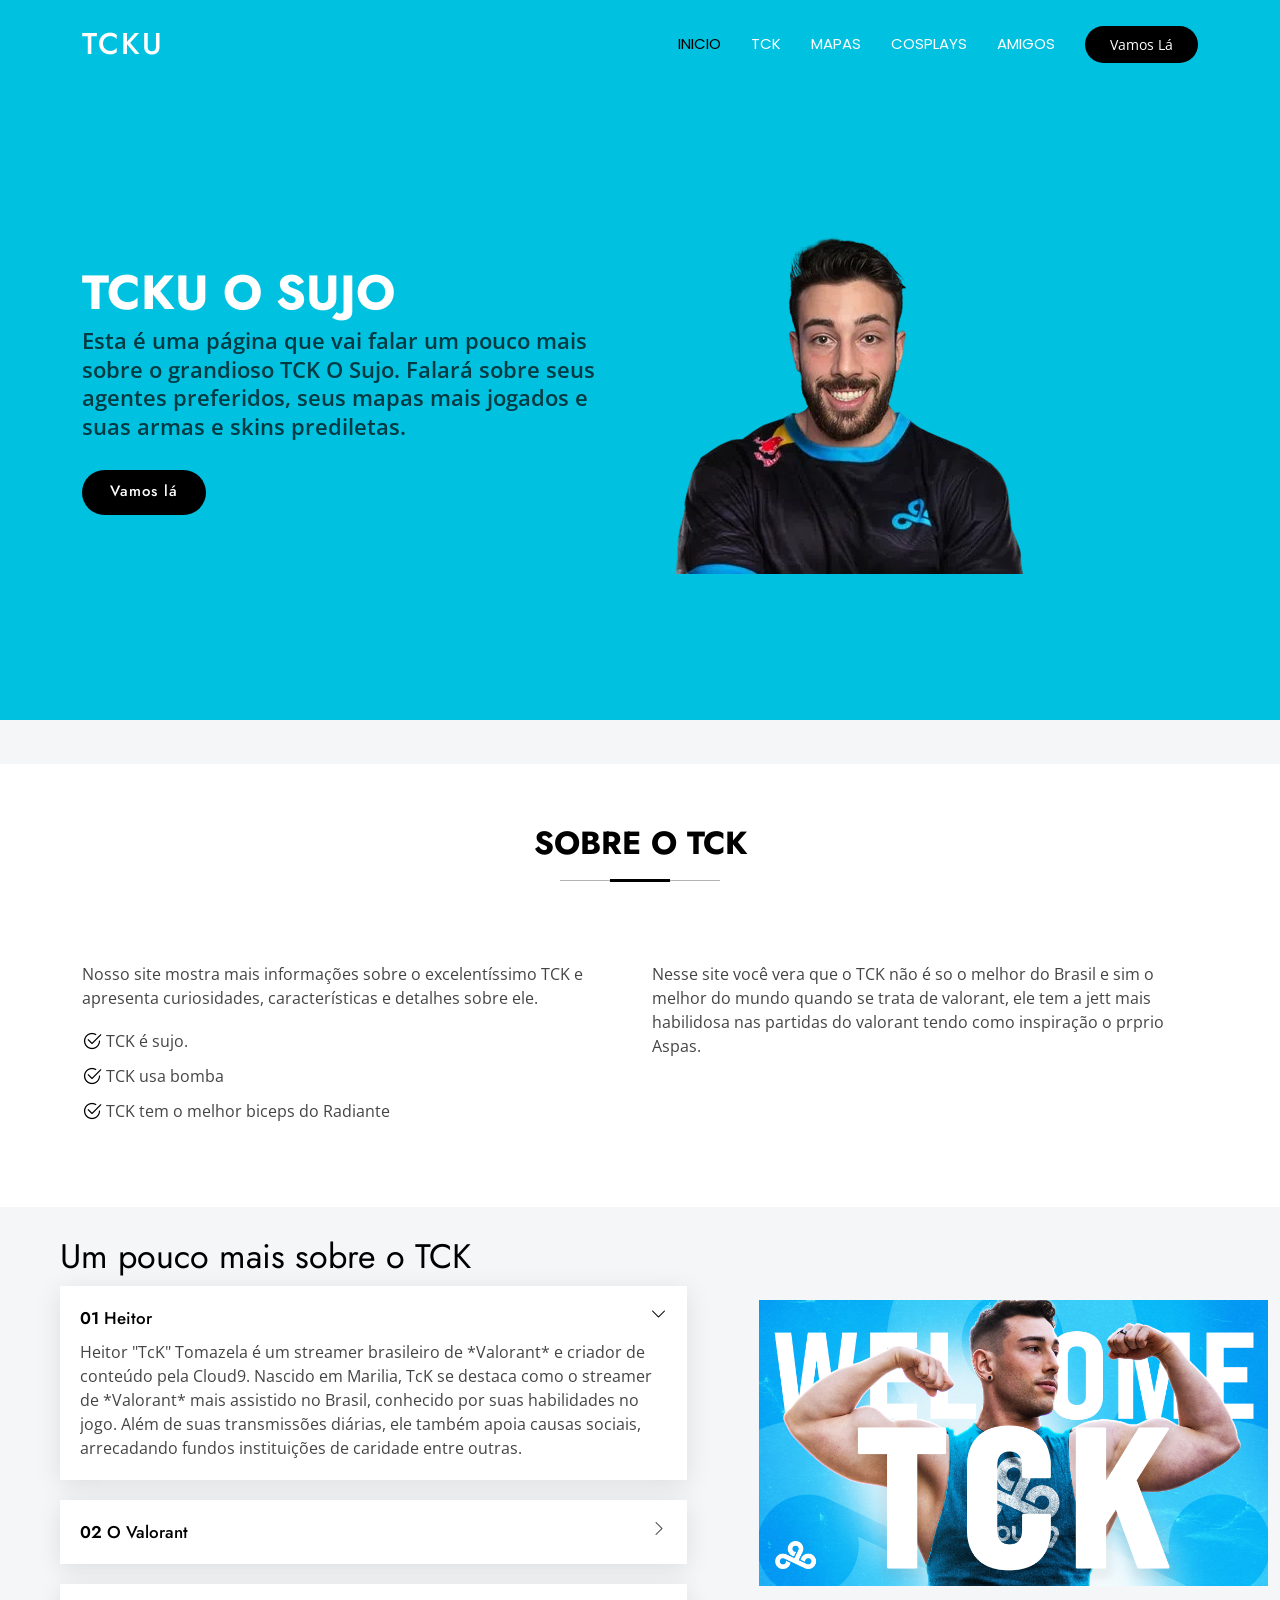
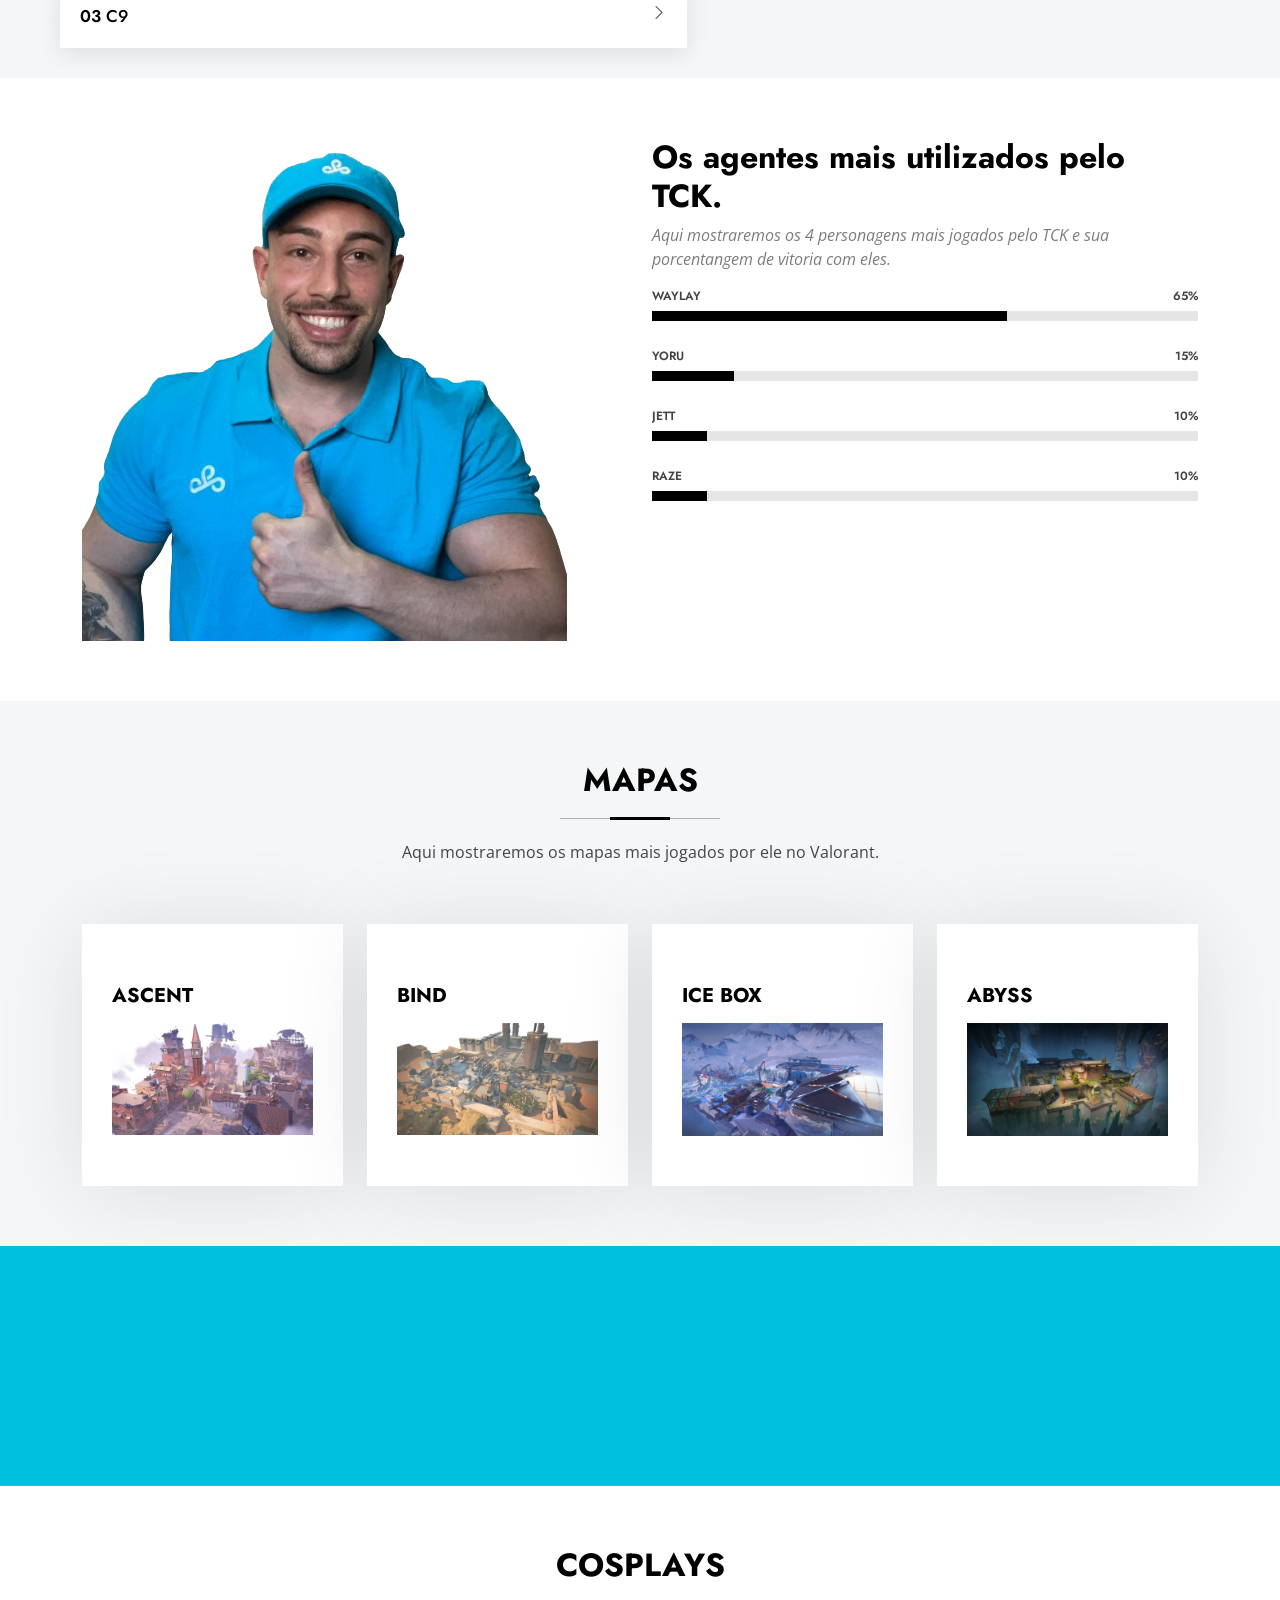
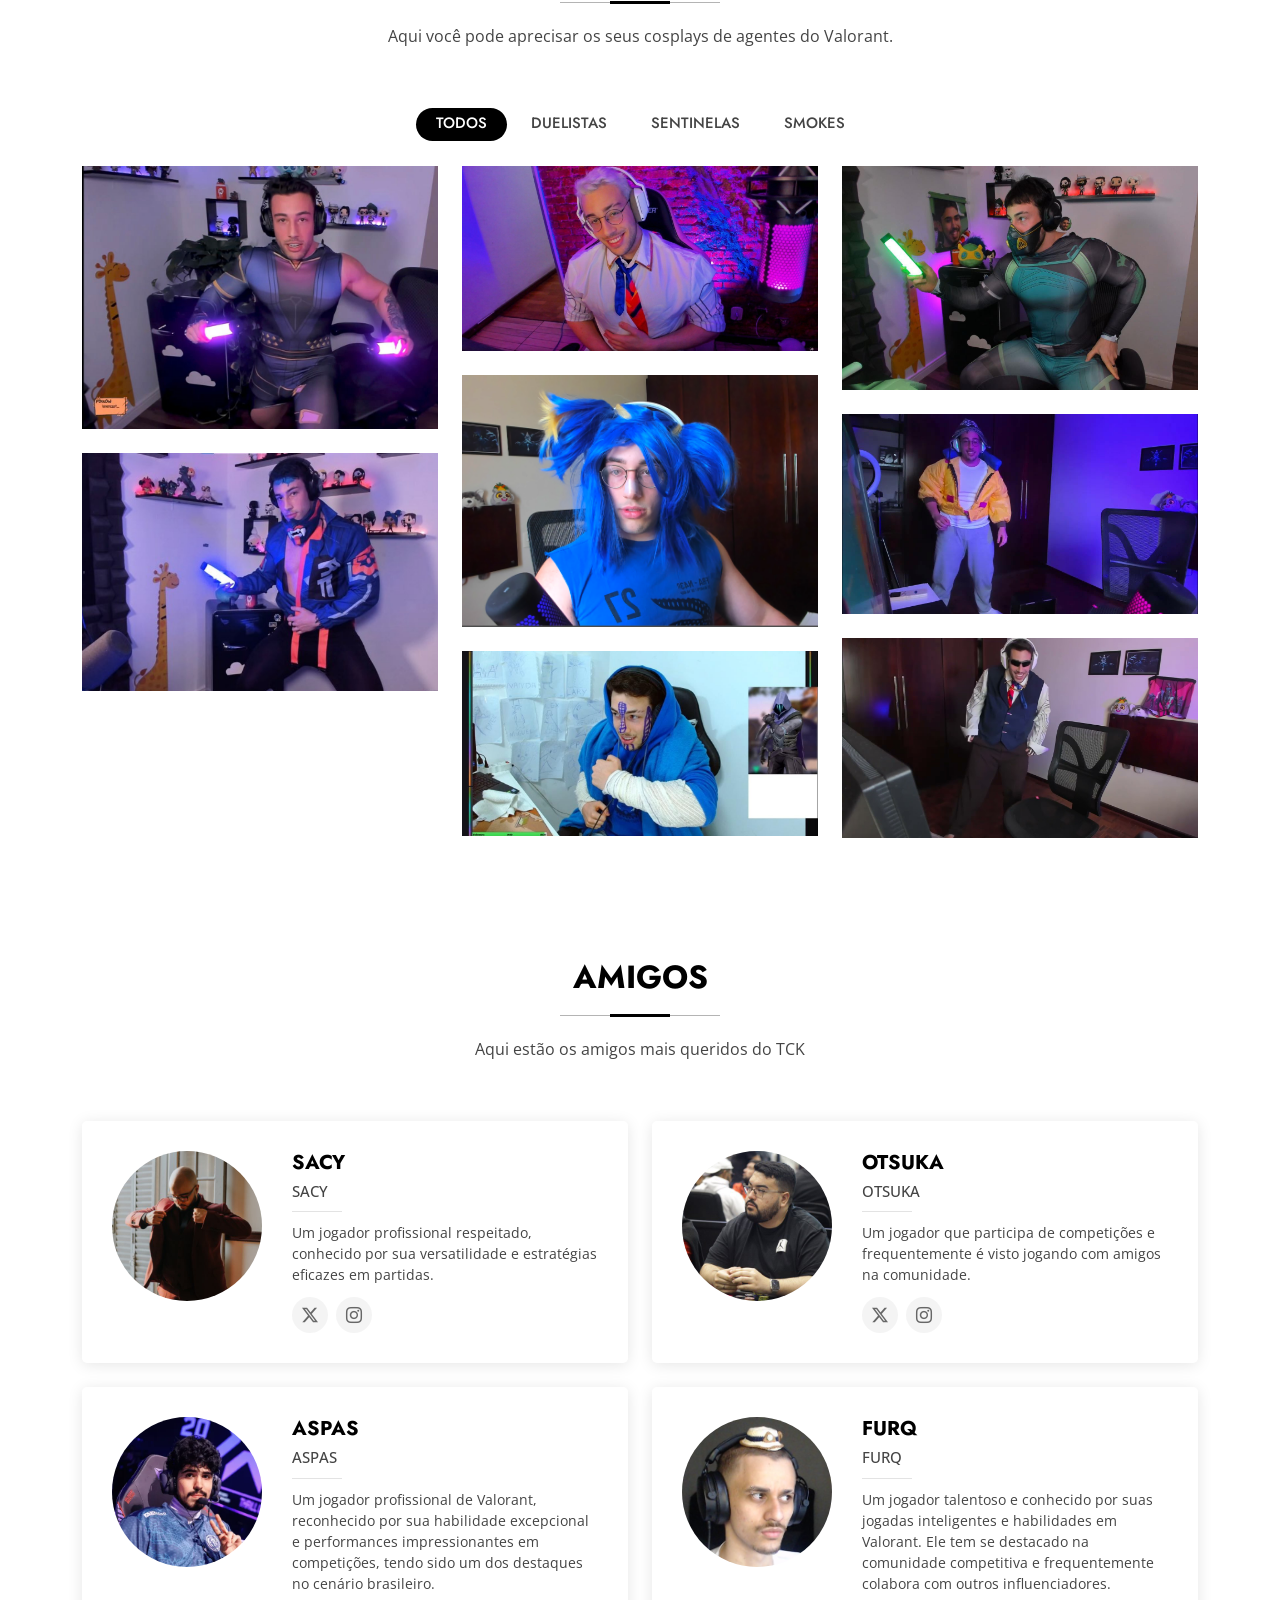
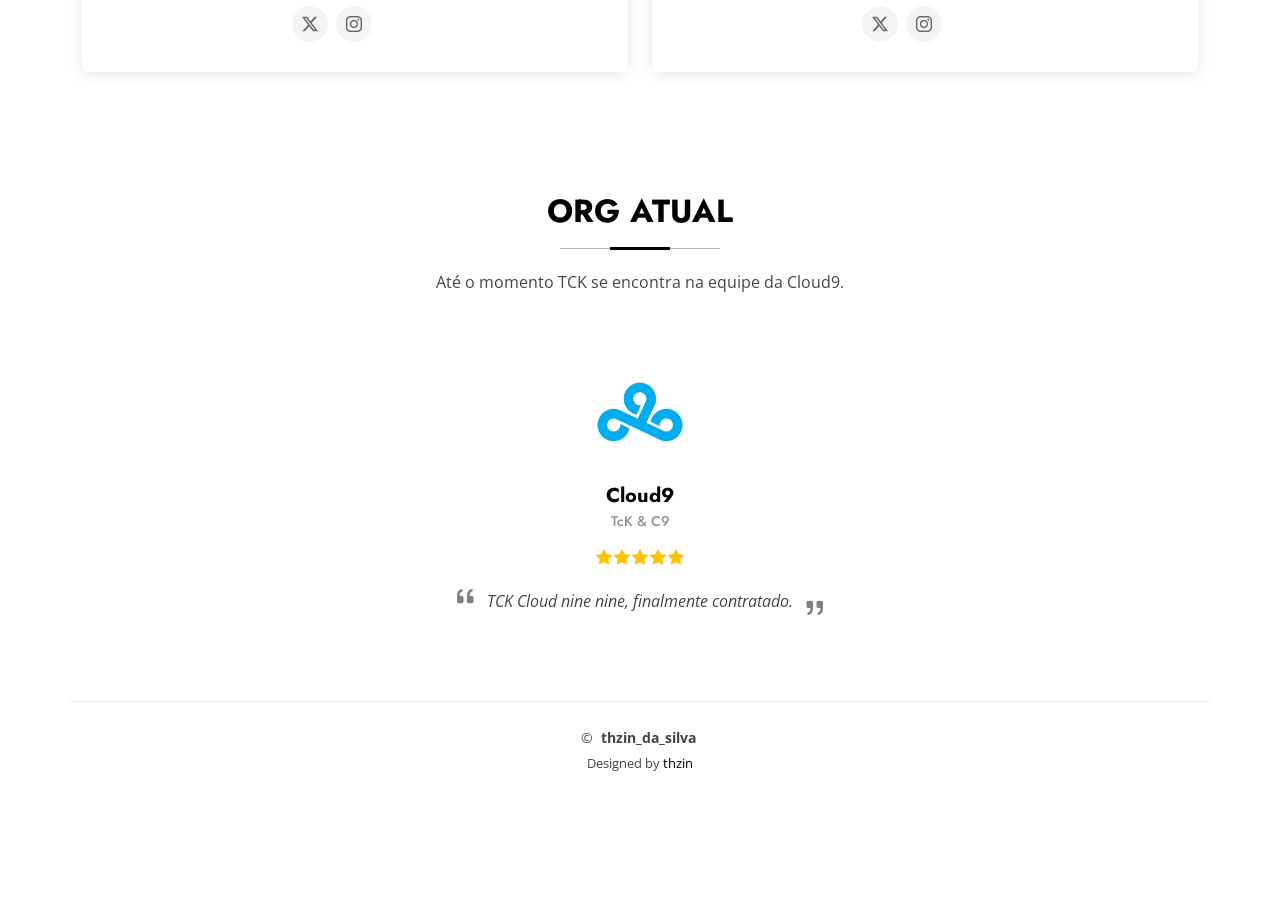
==== commit 7a391cb1: "Update index.html" ====
--- a/index.html
+++ b/index.html
@@ -83,8 +83,7 @@
         <div class="row gy-4">
           <div class="col-lg-6 order-2 order-lg-1 d-flex flex-column justify-content-center" data-aos="zoom-out">
             <h1>TCKU O SUJO</h1>
-            <p>Essa é uma pagina que vai falar um pouco mais sobre o grandioso tck o sujo. Falará sobre seus agentes prefiridos seus mapas mais jogados e suas armas e skins prediletas</p>
-            <div class="d-flex">
+<p>Esta é uma página que vai falar um pouco mais sobre o grandioso TCK O Sujo. Falará sobre seus agentes preferidos, seus mapas mais jogados e suas armas e skins prediletas.</p>            <div class="d-flex">
               <a href="#about" class="btn-get-started">Vamos lá</a>
               <!-- <a href="https://www.youtube.com/watch?v=Y7f98aduVJ8" class="glightbox btn-watch-video d-flex align-items-center"><i class="bi bi-play-circle"></i><span>Watch Video</span></a> -->
             </div>
@@ -169,9 +168,9 @@
         <div class="row gy-4">
 
           <div class="col-lg-6 content" data-aos="fade-up" data-aos-delay="100">
-            <p>
-             Nosso site mostra mais informações sobre o exelientissimo TCK e mostra mais curiosidades sobre o mesmo assim trazendo informações e caractresticas do mesmo.
-            </p>
+           <p>
+Nosso site mostra mais informações sobre o excelentíssimo TCK e apresenta curiosidades, características e detalhes sobre ele.
+</p>
             <ul>
               <li><i class="bi bi-check2-circle"></i> <span>TCK é sujo.</span></li>
               <li><i class="bi bi-check2-circle"></i> <span>TCK usa bomba</span></li>
@@ -180,7 +179,7 @@
           </div>
 
           <div class="col-lg-6" data-aos="fade-up" data-aos-delay="200">
-            <p>Nesse site você vera que o TCK não e so o melhor do Brasil e sim o melhor do mundo quando se trata de valorant, ele tem a jett mais habilidosa nas partidas do valorant tendo como inspiração o prprio Aspas. </p>
+            <p>Nesse site você vera que o TCK não é so o melhor do Brasil e sim o melhor do mundo quando se trata de valorant, ele tem a jett mais habilidosa nas partidas do valorant tendo como inspiração o prprio Aspas. </p>
             <!-- <a href="#" class="read-more"><span>Read More</span><i class="bi bi-arrow-right"></i></a> -->
           </div>
 
@@ -212,7 +211,7 @@
 
                 <h3><span>01</span>Heitor</h3>
                 <div class="faq-content">
-                  <p>Heitor "TcK" Tomazela é um streamer brasileiro de *Valorant* e criador de conteúdo pela Cloud9. Nascido em São Paulo, TcK se destaca como o streamer de *Valorant* mais assistido no Brasil, conhecido por suas habilidades no jogo, onde atingiu a classificação Radiant. Além de suas transmissões diárias, ele também apoia causas sociais, arrecadando fundos para iniciativas como o socorro a desastres.</p>
+                  <p>Heitor "TcK" Tomazela é um streamer brasileiro de *Valorant* e criador de conteúdo pela Cloud9. Nascido em Marilia, TcK se destaca como o streamer de *Valorant* mais assistido no Brasil, conhecido por suas habilidades no jogo. Além de suas transmissões diárias, ele também apoia causas sociais, arrecadando fundos instituições de caridade entre outras.</p>
                 </div>
                 <i class="faq-toggle bi bi-chevron-right"></i>
               </div><!-- End Faq item-->
@@ -268,30 +267,30 @@
             <div class="skills-content skills-animation">
 
               <div class="progress">
-                <span class="skill"><span>JETT</span> <i class="val">100%</i></span>
+                <span class="skill"><span>WAYLAY</span> <i class="val">65%</i></span>
                 <div class="progress-bar-wrap">
-                  <div class="progress-bar" role="progressbar" aria-valuenow="100" aria-valuemin="0" aria-valuemax="100"></div>
+                  <div class="progress-bar" role="progressbar" aria-valuenow="65" aria-valuemin="0" aria-valuemax="65"></div>
                 </div>
               </div><!-- End Skills Item -->
 
               <div class="progress">
-                <span class="skill"><span>ISO</span> <i class="val">100%</i></span>
+                <span class="skill"><span>YORU</span> <i class="val">15%</i></span>
                 <div class="progress-bar-wrap">
-                  <div class="progress-bar" role="progressbar" aria-valuenow="100" aria-valuemin="0" aria-valuemax="100"></div>
+                  <div class="progress-bar" role="progressbar" aria-valuenow="15" aria-valuemin="0" aria-valuemax="15"></div>
                 </div>
               </div><!-- End Skills Item -->
 
               <div class="progress">
-                <span class="skill"><span>REYNA</span> <i class="val">78%</i></span>
+                <span class="skill"><span>JETT</span> <i class="val">10%</i></span>
                 <div class="progress-bar-wrap">
-                  <div class="progress-bar" role="progressbar" aria-valuenow="78" aria-valuemin="0" aria-valuemax="100"></div>
+                  <div class="progress-bar" role="progressbar" aria-valuenow="10" aria-valuemin="0" aria-valuemax="10"></div>
                 </div>
               </div><!-- End Skills Item -->
 
               <div class="progress">
-                <span class="skill"><span>RAZE</span> <i class="val">97%</i></span>
+                <span class="skill"><span>RAZE</span> <i class="val">10%</i></span>
                 <div class="progress-bar-wrap">
-                  <div class="progress-bar" role="progressbar" aria-valuenow="97" aria-valuemin="0" aria-valuemax="100"></div>
+                  <div class="progress-bar" role="progressbar" aria-valuenow="10" aria-valuemin="0" aria-valuemax="10"></div>
                 </div>
               </div><!-- End Skills Item -->
 
@@ -321,7 +320,7 @@
             <div class="service-item position-relative">
               <div class="icon"><i class="bi bi-animal icon"></i></div>
               <h4><a href="" class="stretched-link">ASCENT</a></h4>
-              <p>Esse é o mapa Ascent que possui uma taxa de vitória variável.</p>
+             <!-- <p>Esse é o mapa Ascent que possui uma taxa de vitória variável.</p> -->
               <img src="assets/img/x2.png" class="img-fluid" alt="">
             </div>
           </div><!-- End Service Item -->
@@ -330,7 +329,7 @@
             <div class="service-item position-relative">
               <div class="icon"><i class="bi bi--box-circles icon"></i></div>
               <h4><a href="" class="stretched-link">BIND</a></h4>
-              <p>Esse é o mapa Bind que possui uma taxa de sucesso alta.</p>
+             <!-- <p>Esse é o mapa Bind que possui uma taxa de sucesso alta.</p> -->
               <img src="assets/img/x3.png" class="img-fluid" alt="">
             </div>
           </div><!-- End Service Item -->
@@ -339,7 +338,7 @@
             <div class="service-item position-relative">
               <div class="icon"><i class="bi bi--week icon"></i></div>
               <h4><a href="" class="stretched-link">ICE BOX</a></h4>
-              <p>Esse é o mapa da Ice box que possui 100% de vitorias</p>
+            <!--  <p>Esse é o mapa da Ice box que possui 100% de vitorias</p> -->
               <img src="assets/img/x6.png" class="img-fluid" alt="">
 
             </div>
@@ -349,7 +348,7 @@
             <div class="service-item position-relative">
               <div class="icon"><i class="bi bi- icon"></i></div>
               <h4><a href="" class="stretched-link">ABYSS</a></h4>
-              <p>Esse é o mapa Abyss que possui um total de 100% de vitorias</p>
+              <!-- <p>Esse é o mapa Abyss que possui um total de 100% de vitorias</p> -->
               <img src="assets/img/x7.png" class="img-fluid" alt="">
 
             </div>
@@ -388,7 +387,7 @@
       <!-- Section Title -->
       <div class="container section-title" data-aos="fade-up">
         <h2>COSPLAYS</h2>
-        <p>Aqui voce pode aprecisar os seus cosplays de agentes do Valorant</p>
+        <p>Aqui você pode aprecisar os seus cosplays de agentes do Valorant.</p>
       </div><!-- End Section Title -->
 
       <div class="container">
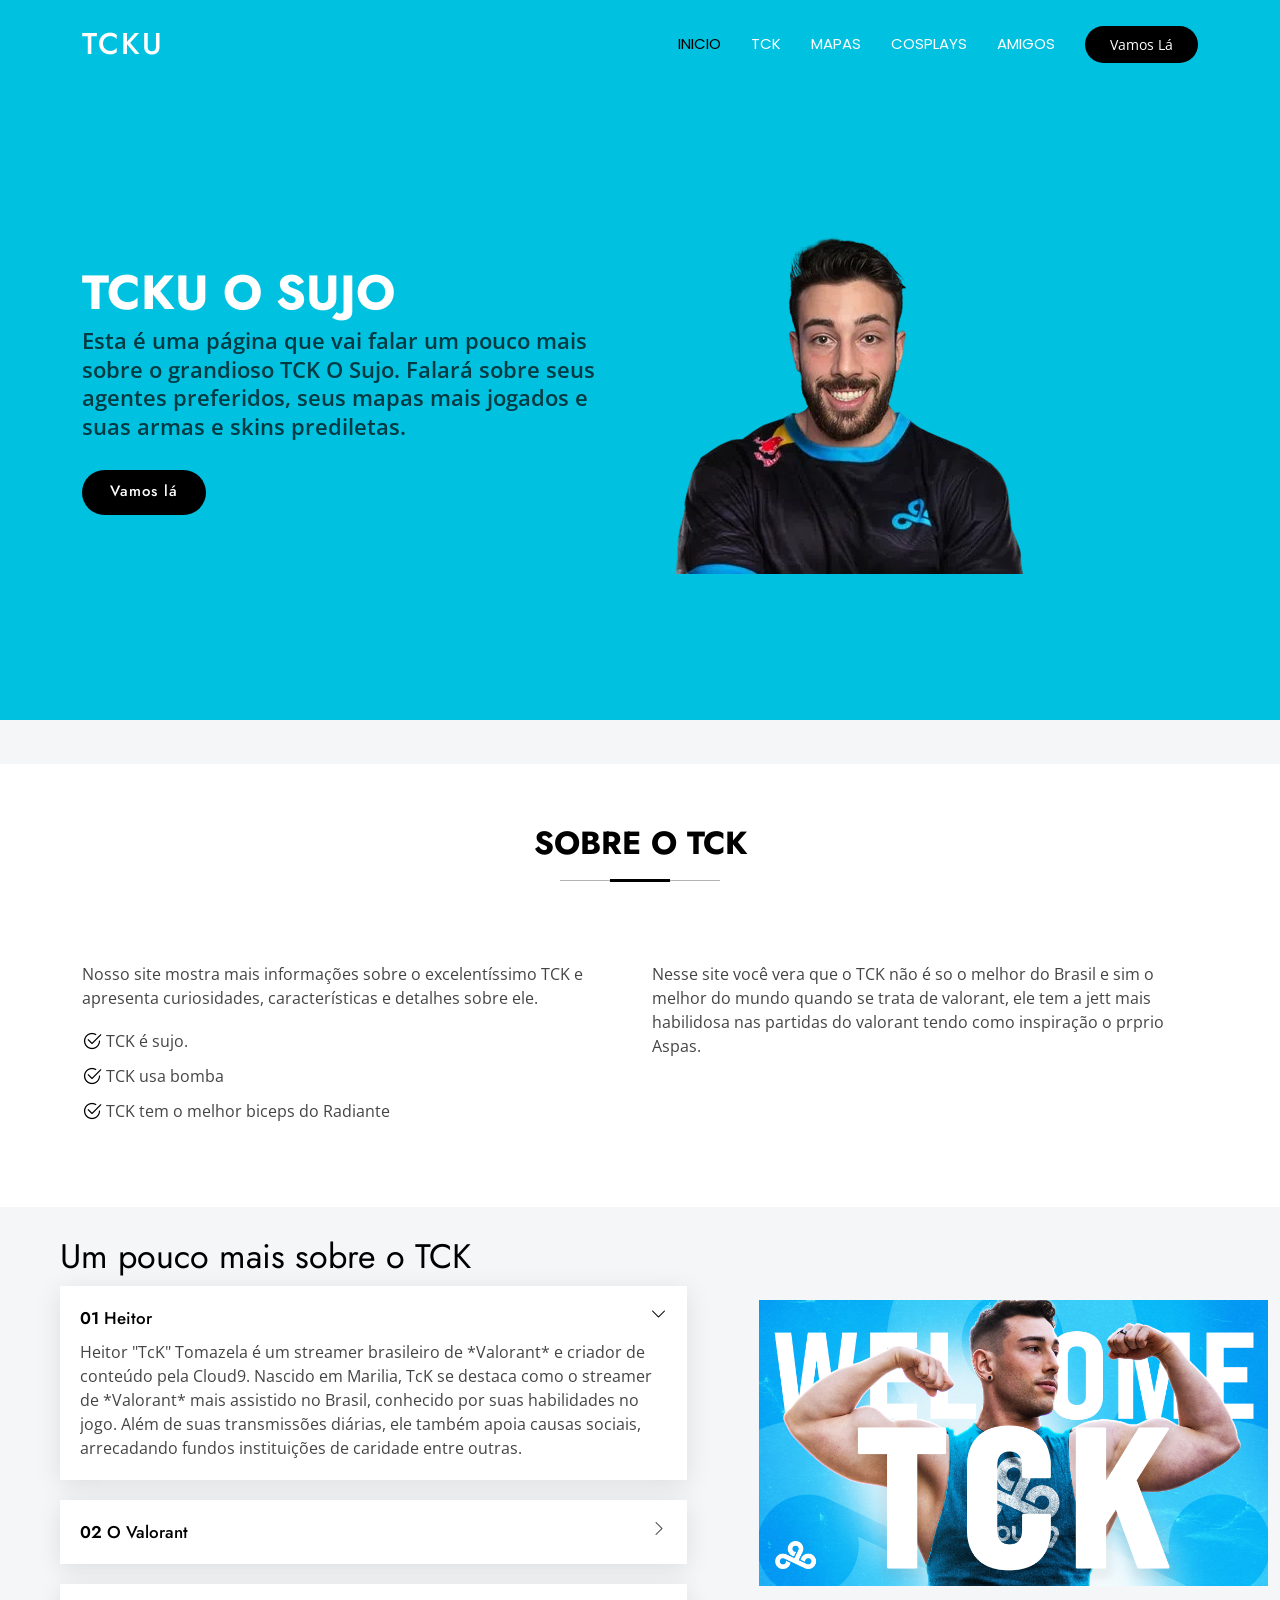
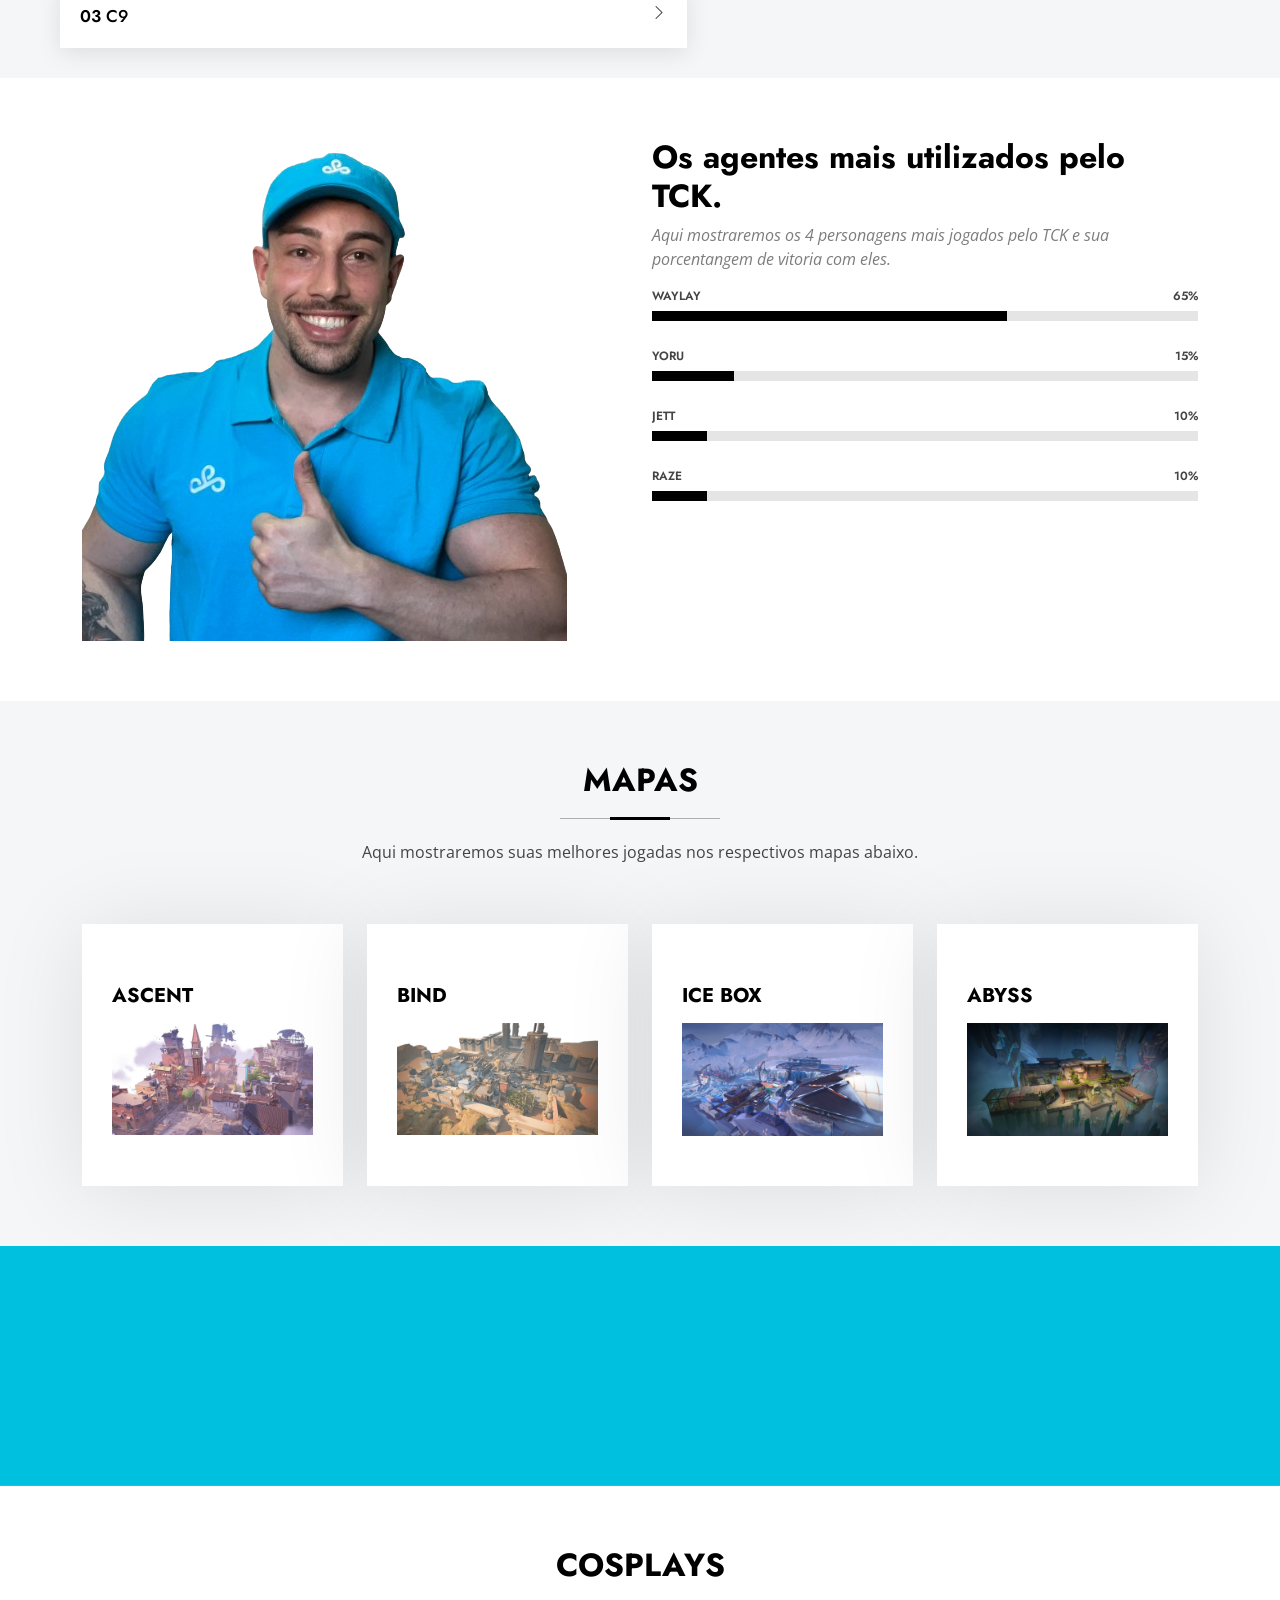
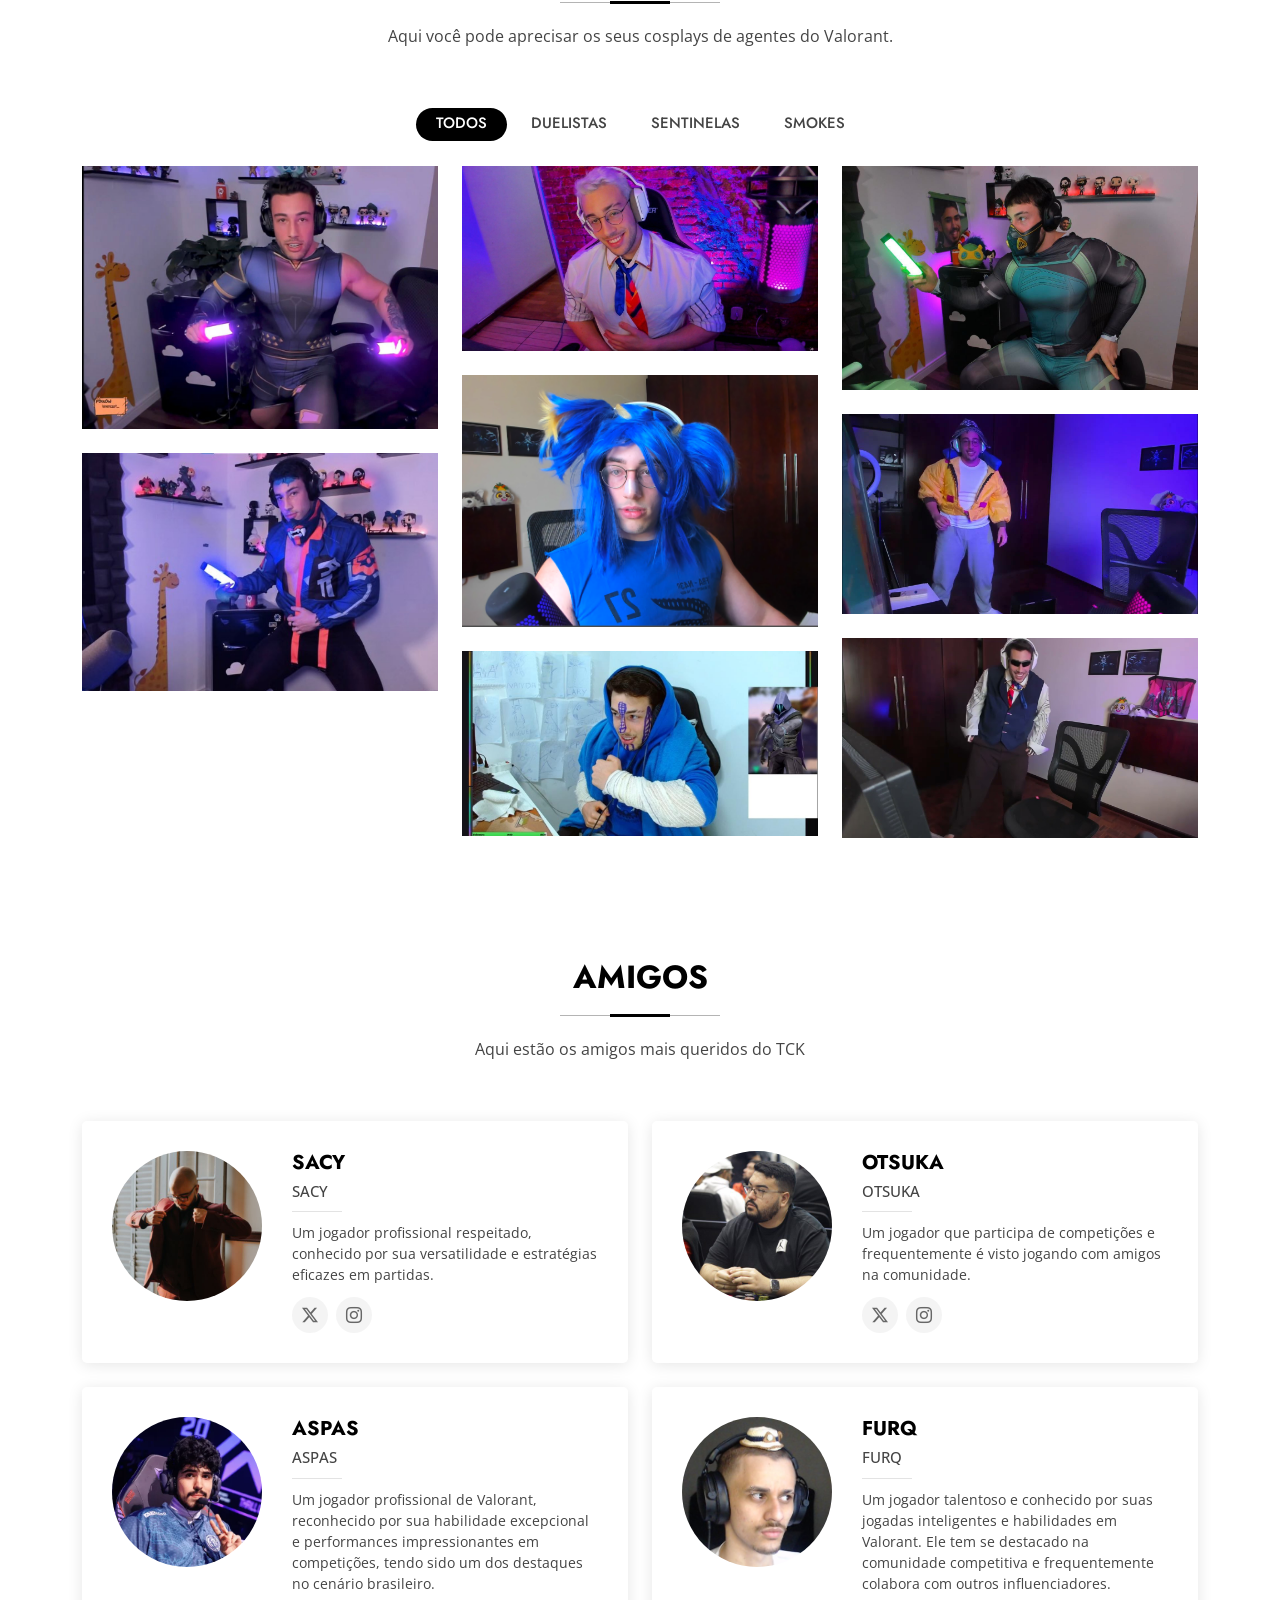
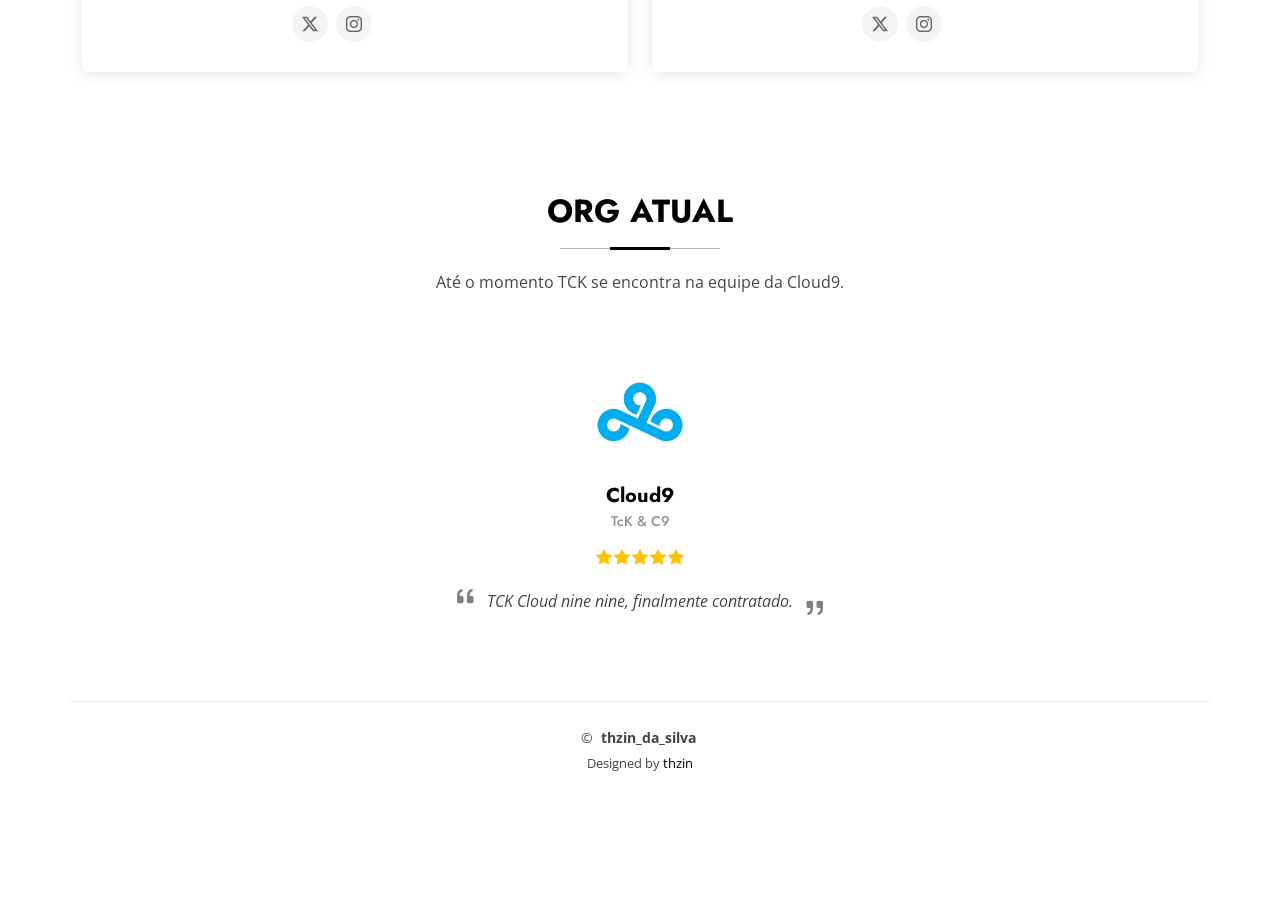
==== commit e66b767d: "Update index.html" ====
--- a/index.html
+++ b/index.html
@@ -309,7 +309,7 @@
       <!-- Section Title -->
       <div class="container section-title" data-aos="fade-up">
         <h2>Mapas</h2>
-        <p>Aqui mostraremos os mapas mais jogados por ele no Valorant. </p>
+        <p>Aqui mostraremos suas melhores jogadas nos respectivos mapas abaixo. </p>
       </div><!-- End Section Title -->
 
       <div class="container">
@@ -524,9 +524,9 @@
                 <span>SACY</span>
                 <p>Um jogador profissional respeitado, conhecido por sua versatilidade e estratégias eficazes em partidas.</p>
                 <div class="social">
-                  <a href=""><i class="bi bi-twitter-x"></i></a>
+                  <a href="https://x.com/gustavosacy"><i class="bi bi-twitter-x"></i></a>
                   <!-- <a href=""><i class="bi bi-facebook"></i></a> -->
-                  <a href=""><i class="bi bi-instagram"></i></a>
+                  <a href="https://www.instagram.com/sacyrossi?igsh=ZzZzczZveGR3MDM4"><i class="bi bi-instagram"></i></a>
                   <!-- <a href=""> <i class="bi bi-linkedin"></i> </a> -->
                 </div>
               </div>
@@ -541,9 +541,9 @@
                 <span>OTSUKA</span>
                 <p>Um jogador que participa de competições e frequentemente é visto jogando com amigos na comunidade.</p>
                 <div class="social">
-                  <a href=""><i class="bi bi-twitter-x"></i></a>
+                  <a href="https://x.com/otsukafps"><i class="bi bi-twitter-x"></i></a>
                   <!-- <a href=""><i class="bi bi-facebook"></i></a> -->
-                  <a href=""><i class="bi bi-instagram"></i></a>
+                  <a href="https://www.instagram.com/otsukaxd?igsh=dzhlNnIzNXIxMzlo"><i class="bi bi-instagram"></i></a>
                   <!-- <a href=""> <i class="bi bi-linkedin"></i> </a> -->
                 </div>
               </div>
@@ -558,9 +558,9 @@
                 <span>ASPAS</span>
                 <p>Um jogador profissional de Valorant, reconhecido por sua habilidade excepcional e performances impressionantes em competições, tendo sido um dos destaques no cenário brasileiro.</p>
                 <div class="social">
-                  <a href=""><i class="bi bi-twitter-x"></i></a>
+                  <a href="https://x.com/aspaszin"><i class="bi bi-twitter-x"></i></a>
                   <!-- <a href=""><i class="bi bi-facebook"></i></a> -->
-                  <a href=""><i class="bi bi-instagram"></i></a>
+                  <a href="https://www.instagram.com/aspaszin?igsh=bDBtOXNmemRjcXly"><i class="bi bi-instagram"></i></a>
                   <!-- <a href=""> <i class="bi bi-linkedin"></i> </a> -->
                 </div>
               </div>
@@ -575,9 +575,9 @@
                 <span>FURQ</span>
                 <p>Um jogador talentoso e conhecido por suas jogadas inteligentes e habilidades em Valorant. Ele tem se destacado na comunidade competitiva e frequentemente colabora com outros influenciadores.</p>
                 <div class="social">
-                  <a href=""><i class="bi bi-twitter-x"></i></a>
+                  <a href="https://x.com/furqzin"><i class="bi bi-twitter-x"></i></a>
                   <!-- <a href=""><i class="bi bi-facebook"></i></a> -->
-                  <a href=""><i class="bi bi-instagram"></i></a>
+                  <a href="https://www.instagram.com/furqzin_?igsh=bWo4cXpmYWl0MTI="><i class="bi bi-instagram"></i></a>
                   <!-- <a href=""> <i class="bi bi-linkedin"></i> </a> -->
                 </div>
               </div>
@@ -870,7 +870,7 @@
         <!-- You can delete the links only if you've purchased the pro version. -->
         <!-- Licensing information: https://bootstrapmade.com/license/ -->
         <!-- Purchase the pro version with working PHP/AJAX contact form: [buy-url] -->
-        Designed by <a href="https://bootstrapmade.com/">thzin</a>
+        Designed by <a href=>thzin</a>
       </div>
     </div>
 
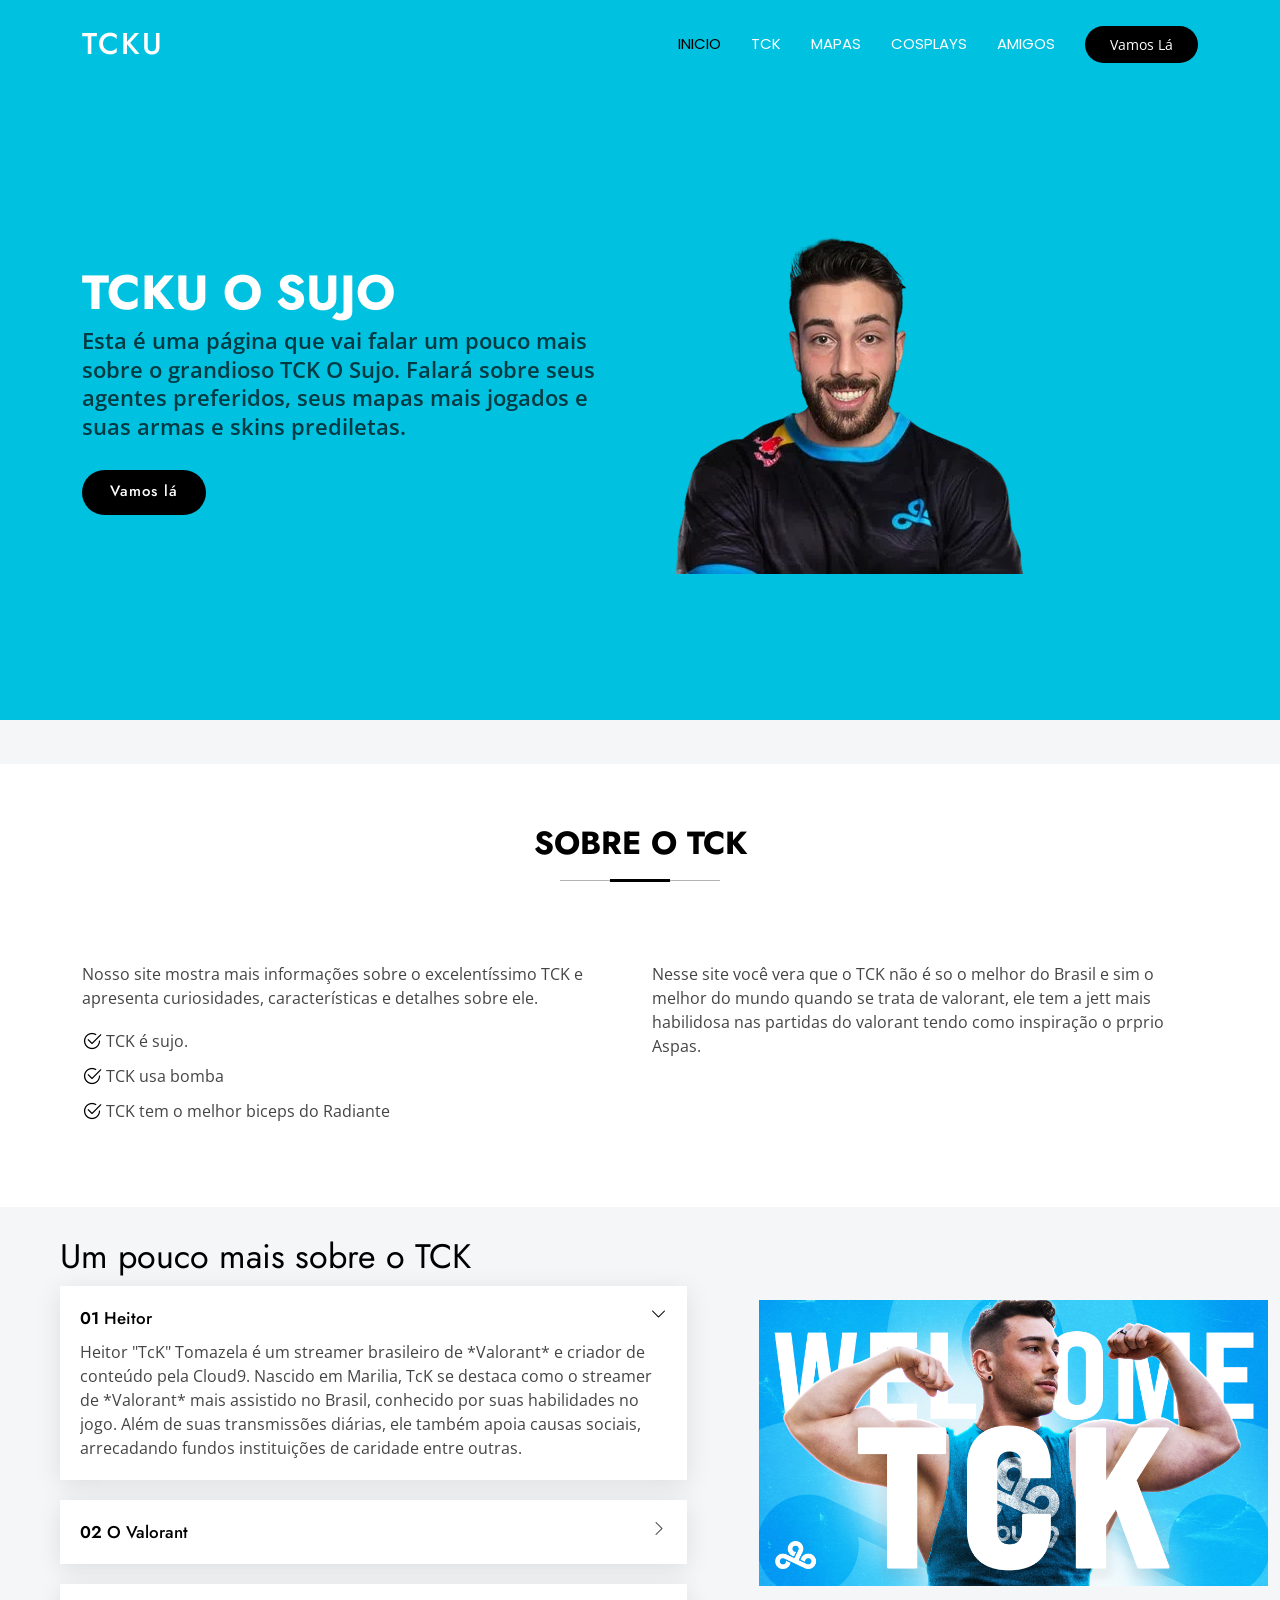
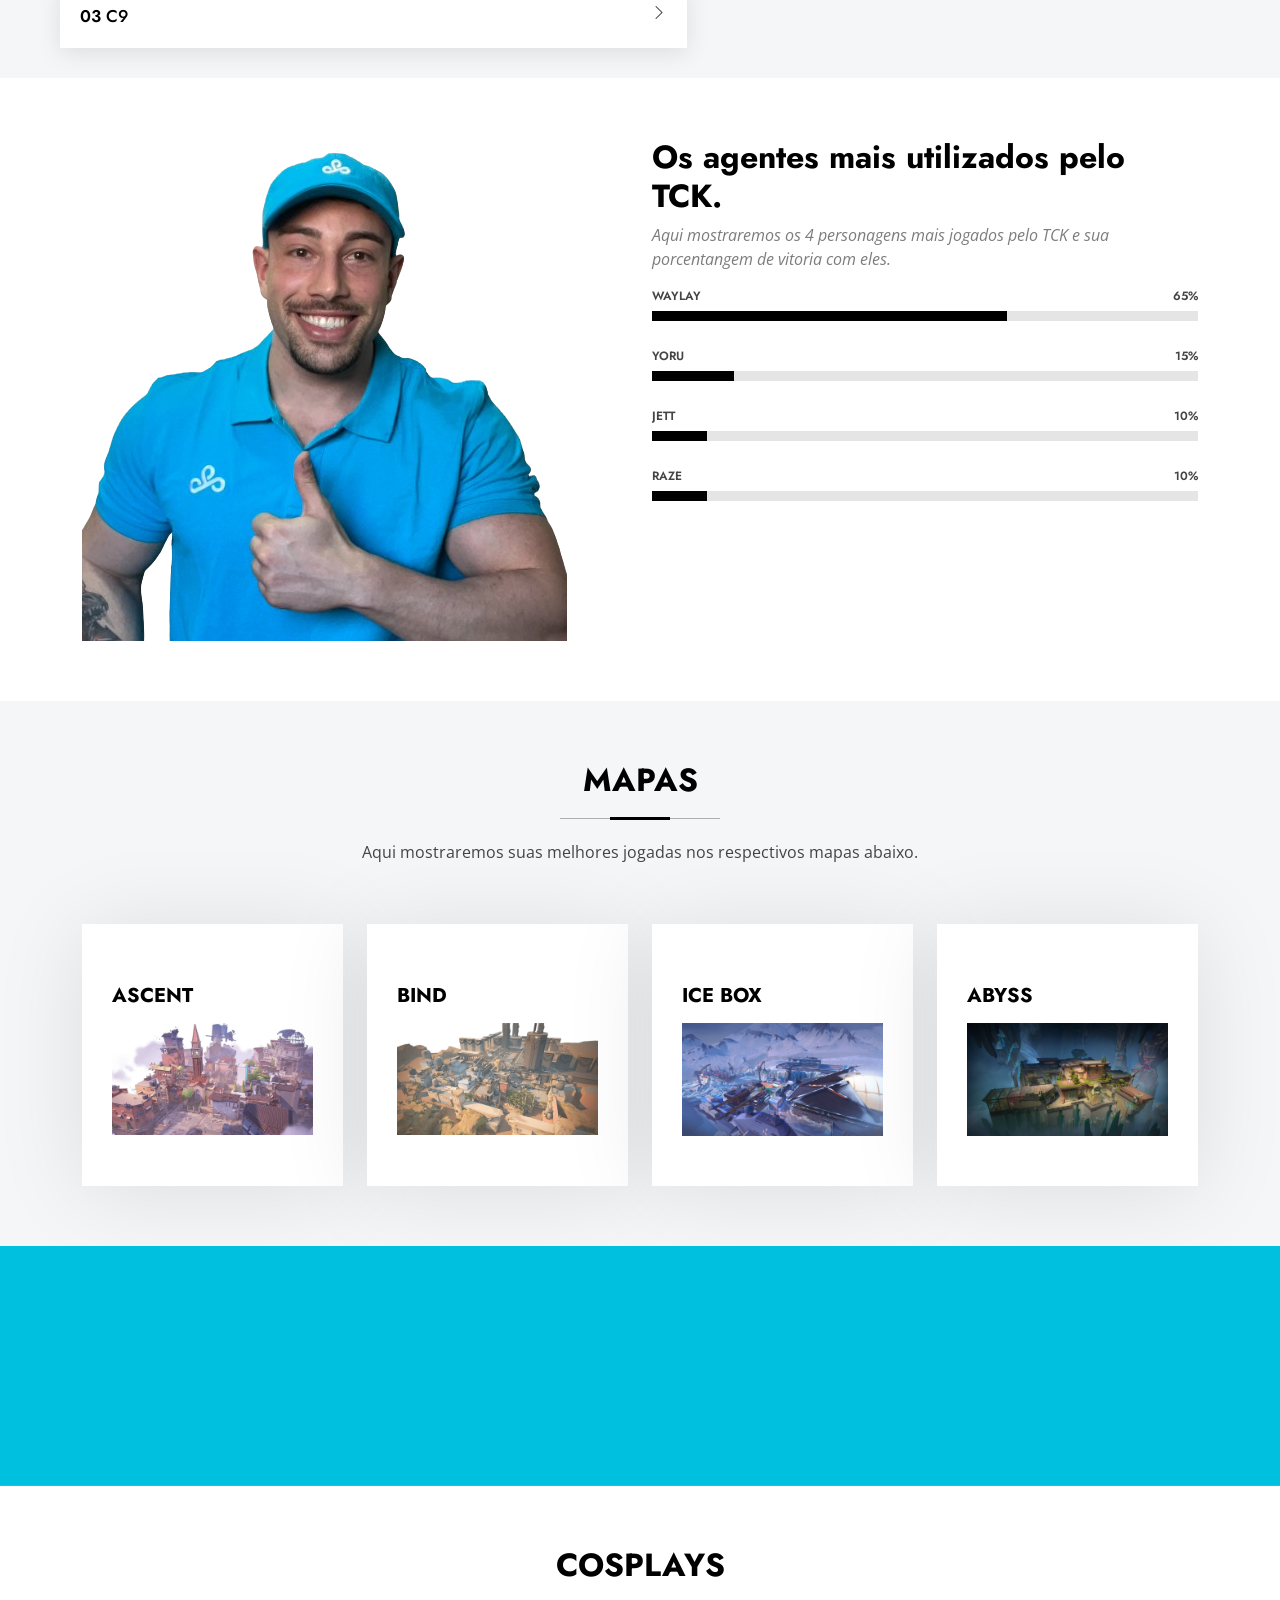
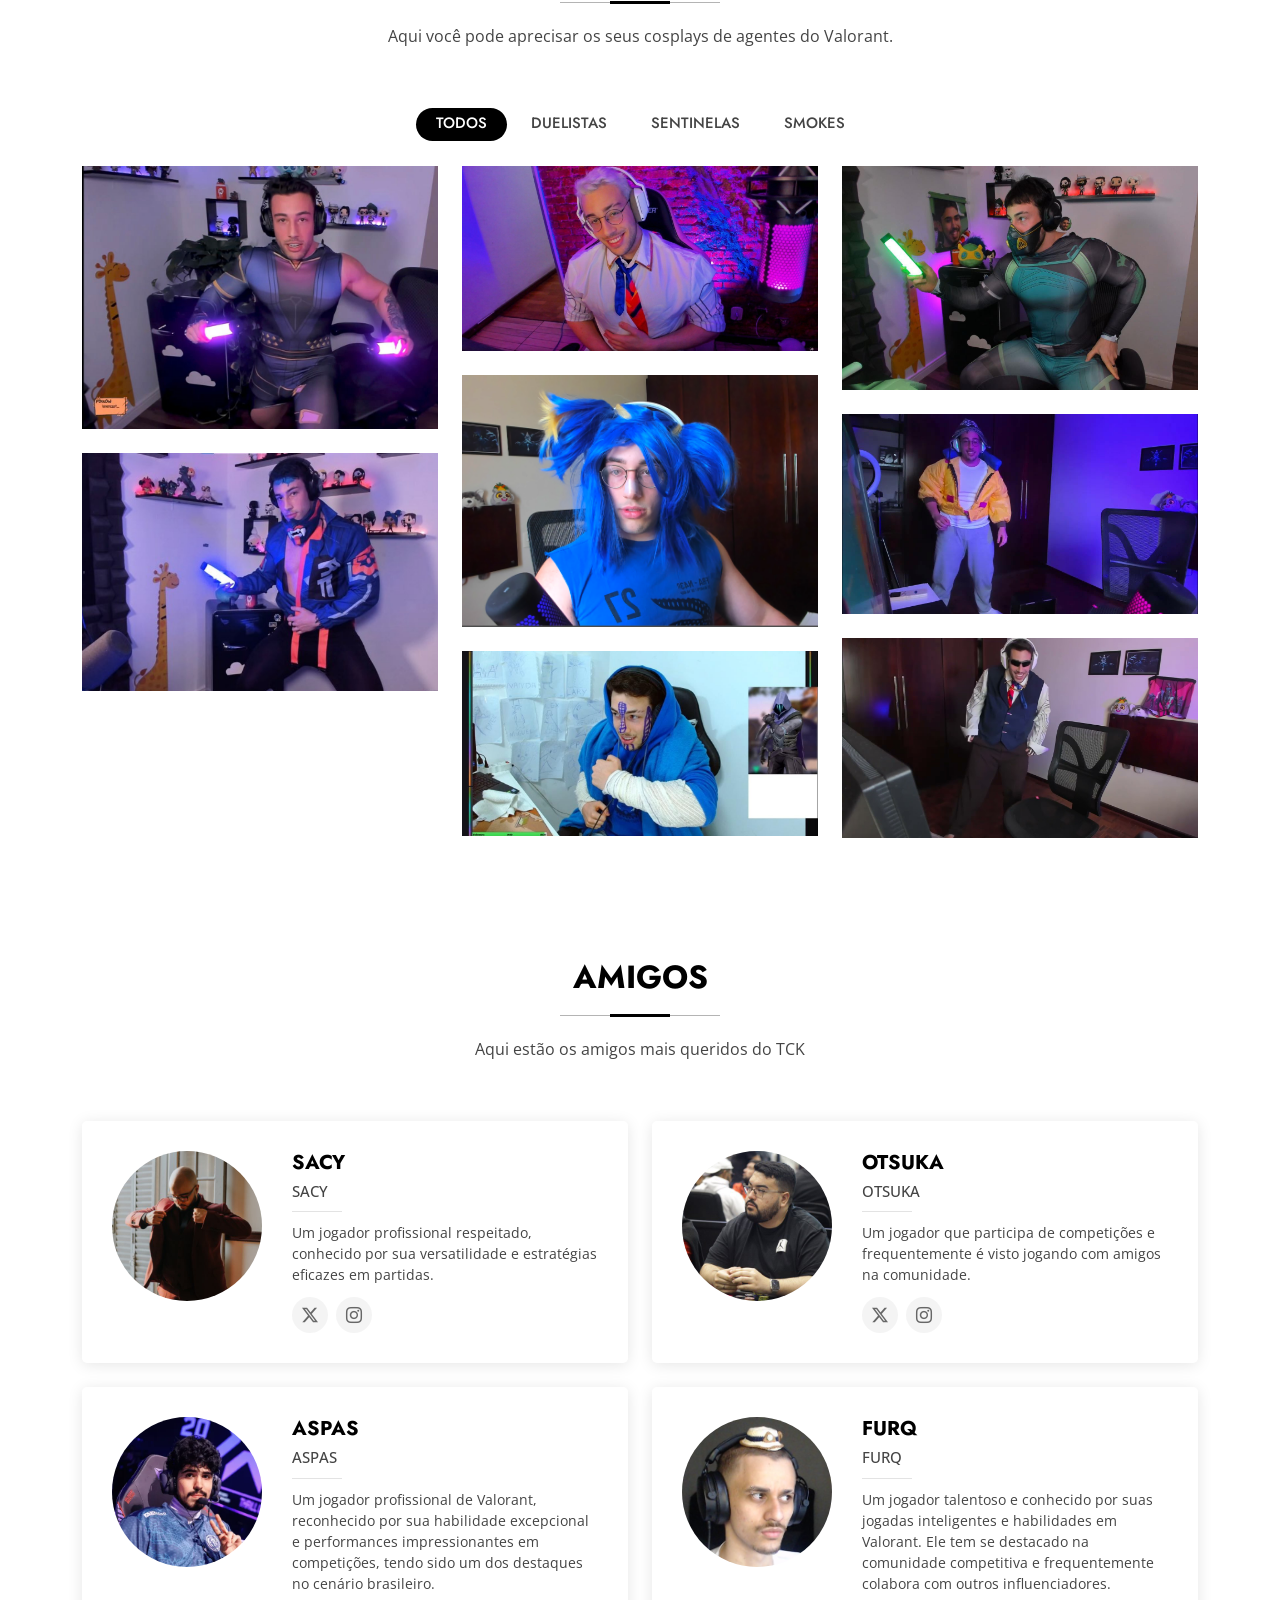
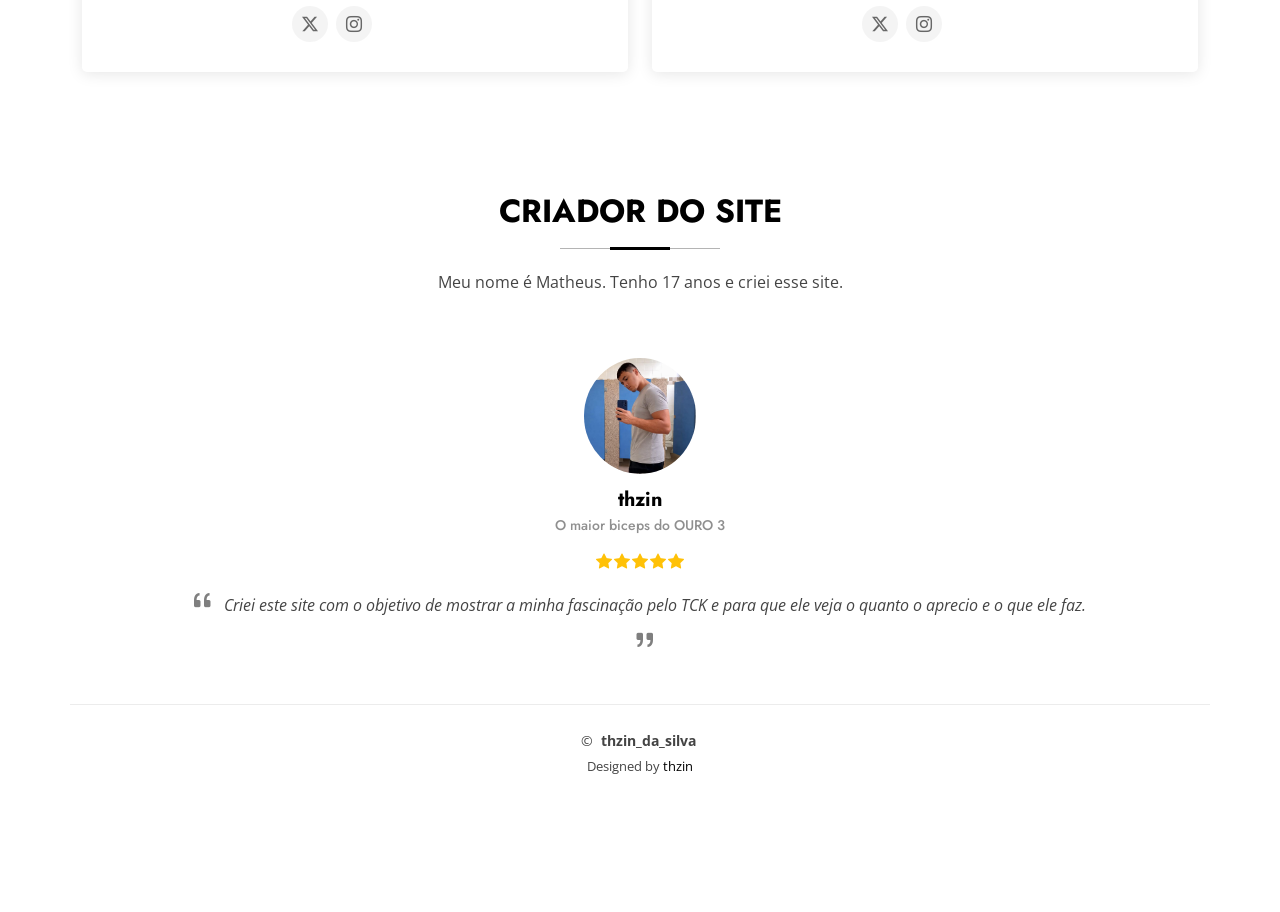
==== commit f17cfde4: "Update index.html" ====
--- a/index.html
+++ b/index.html
@@ -595,8 +595,8 @@
 
       <!-- Section Title -->
       <div class="container section-title" data-aos="fade-up">
-        <h2>ORG ATUAL</h2>
-        <p>Até o momento TCK se encontra na equipe da Cloud9.</p>
+        <h2>Criador do site</h2>
+        <p>Meu nome é Matheus. Tenho 17 anos e criei esse site.</p>
       </div><!-- End Section Title -->
 
       <div class="container" data-aos="fade-up" data-aos-delay="100">
@@ -621,15 +621,15 @@
 
             <div class="swiper-slide">
               <div class="testimonial-item">
-                <img src="assets/img/testimonials/f1.png" class="testimonial-img" alt="">
-                <h3>Cloud9</h3>
-                <h4>TcK &amp; C9</h4>
+                <img src="criador.jpeg" class="testimonial-img" alt="">
+                <h3>thzin</h3>
+                <h4>O maior biceps do OURO 3</h4>
                 <div class="stars">
                   <i class="bi bi-star-fill"></i><i class="bi bi-star-fill"></i><i class="bi bi-star-fill"></i><i class="bi bi-star-fill"></i><i class="bi bi-star-fill"></i>
                 </div>
                 <p>
                   <i class="bi bi-quote quote-icon-left"></i>
-                  <span>TCK Cloud nine nine, finalmente contratado.</span>
+                  <span>Criei este site com o objetivo de mostrar a minha fascinação pelo TCK e para que ele veja o quanto o aprecio e o que ele faz.</span>
                   <i class="bi bi-quote quote-icon-right"></i>
                 </p>
               </div>
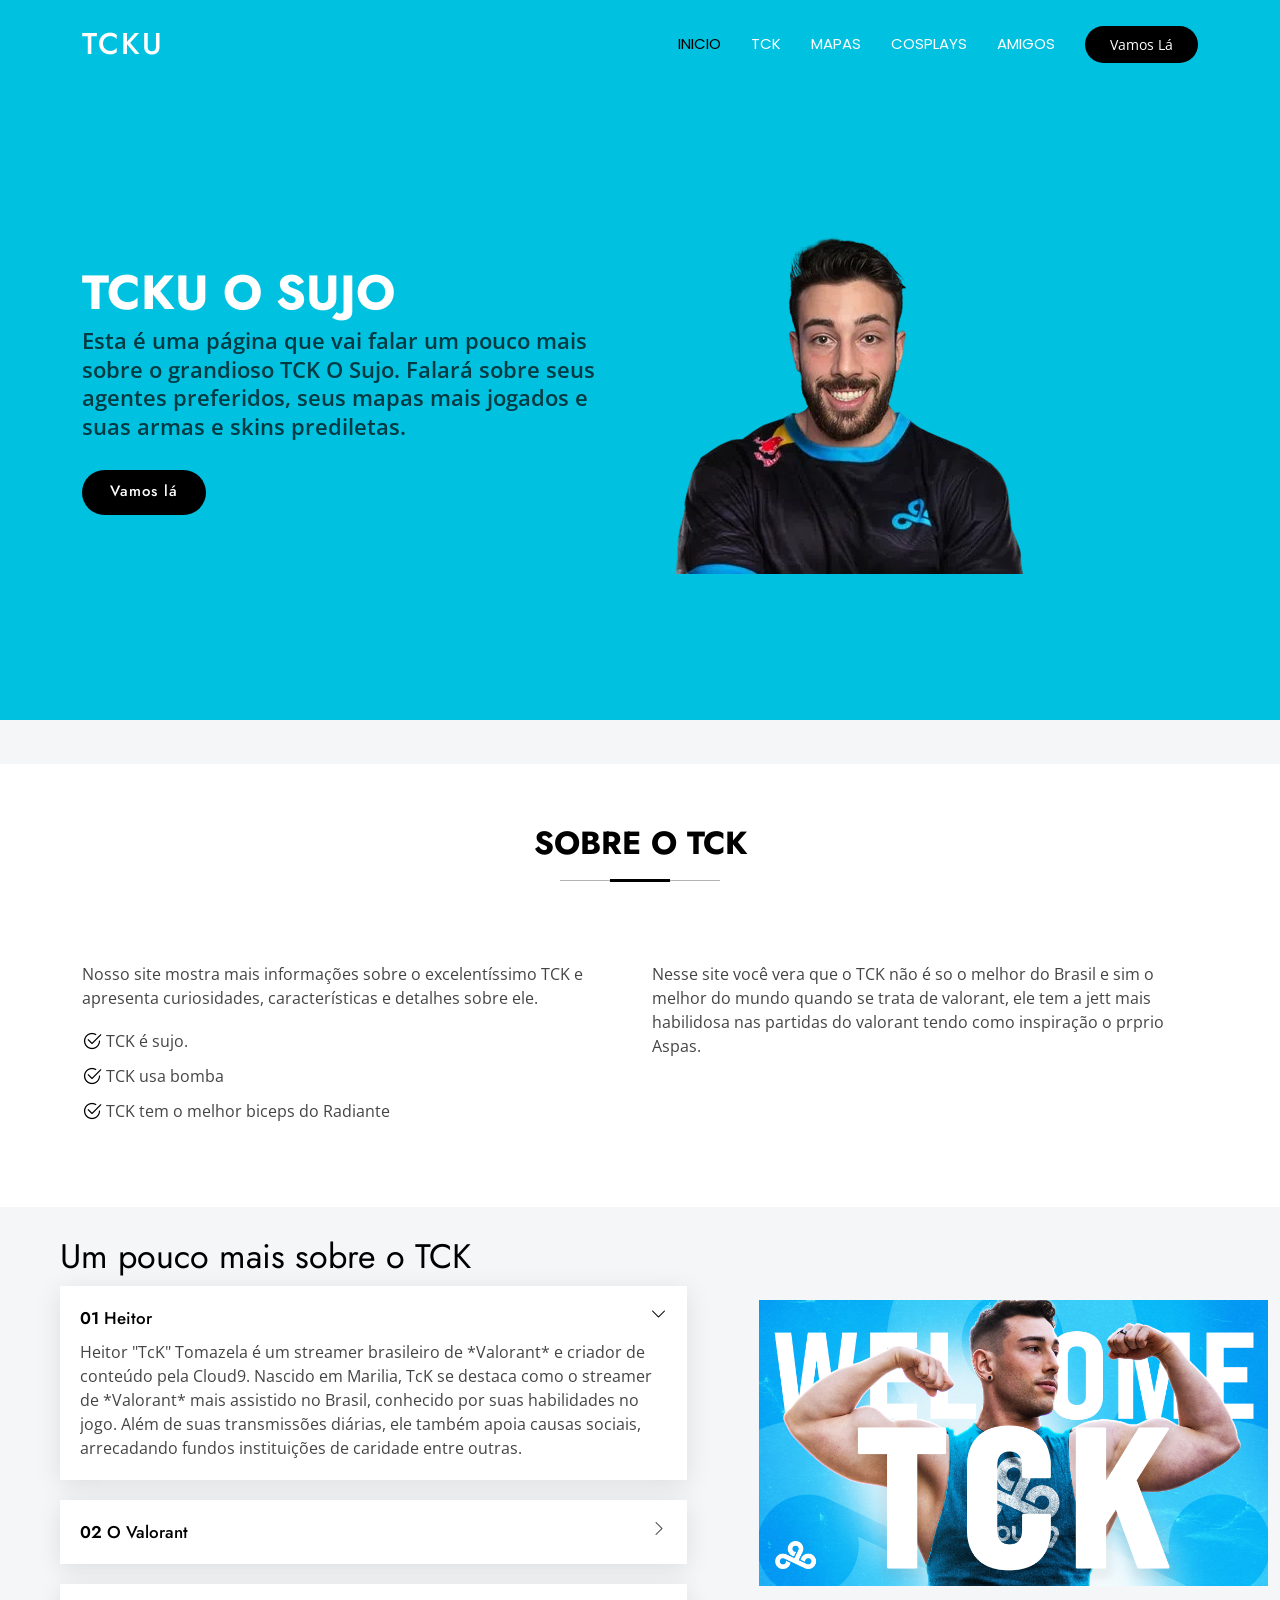
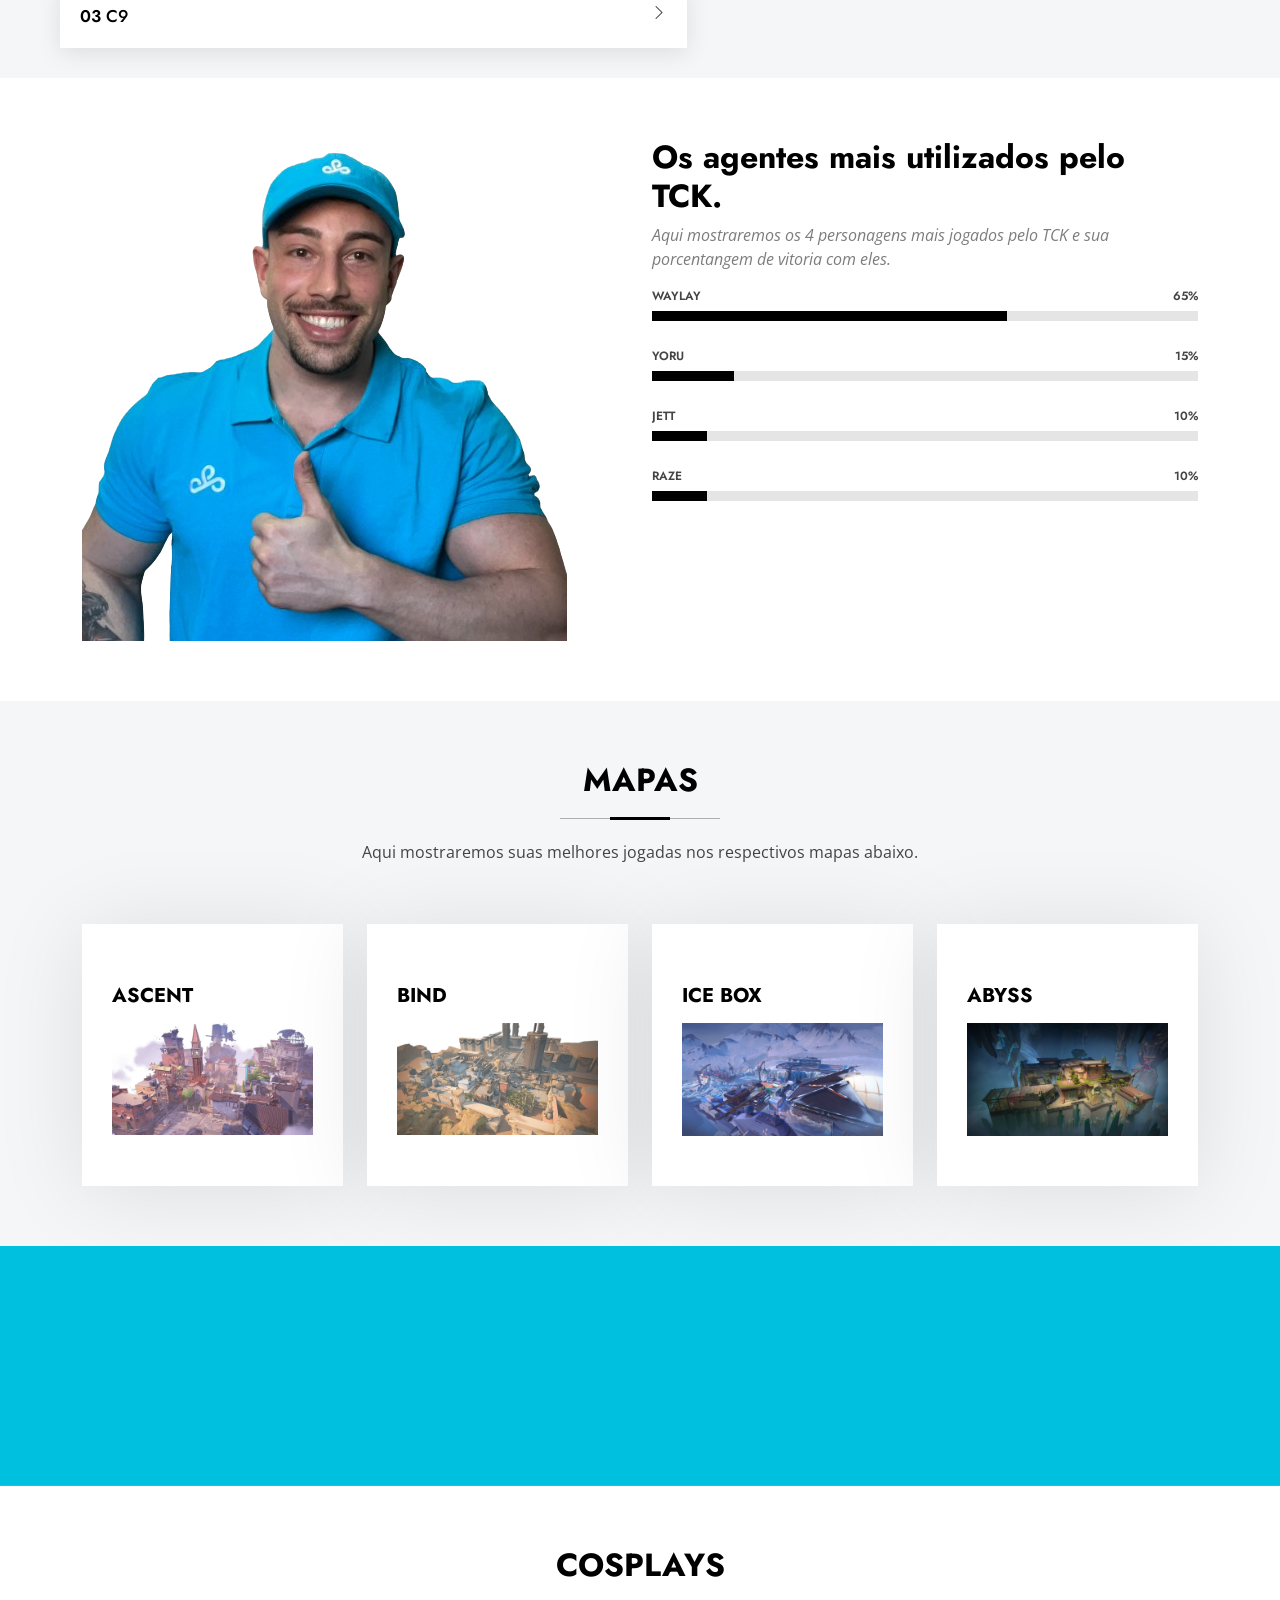
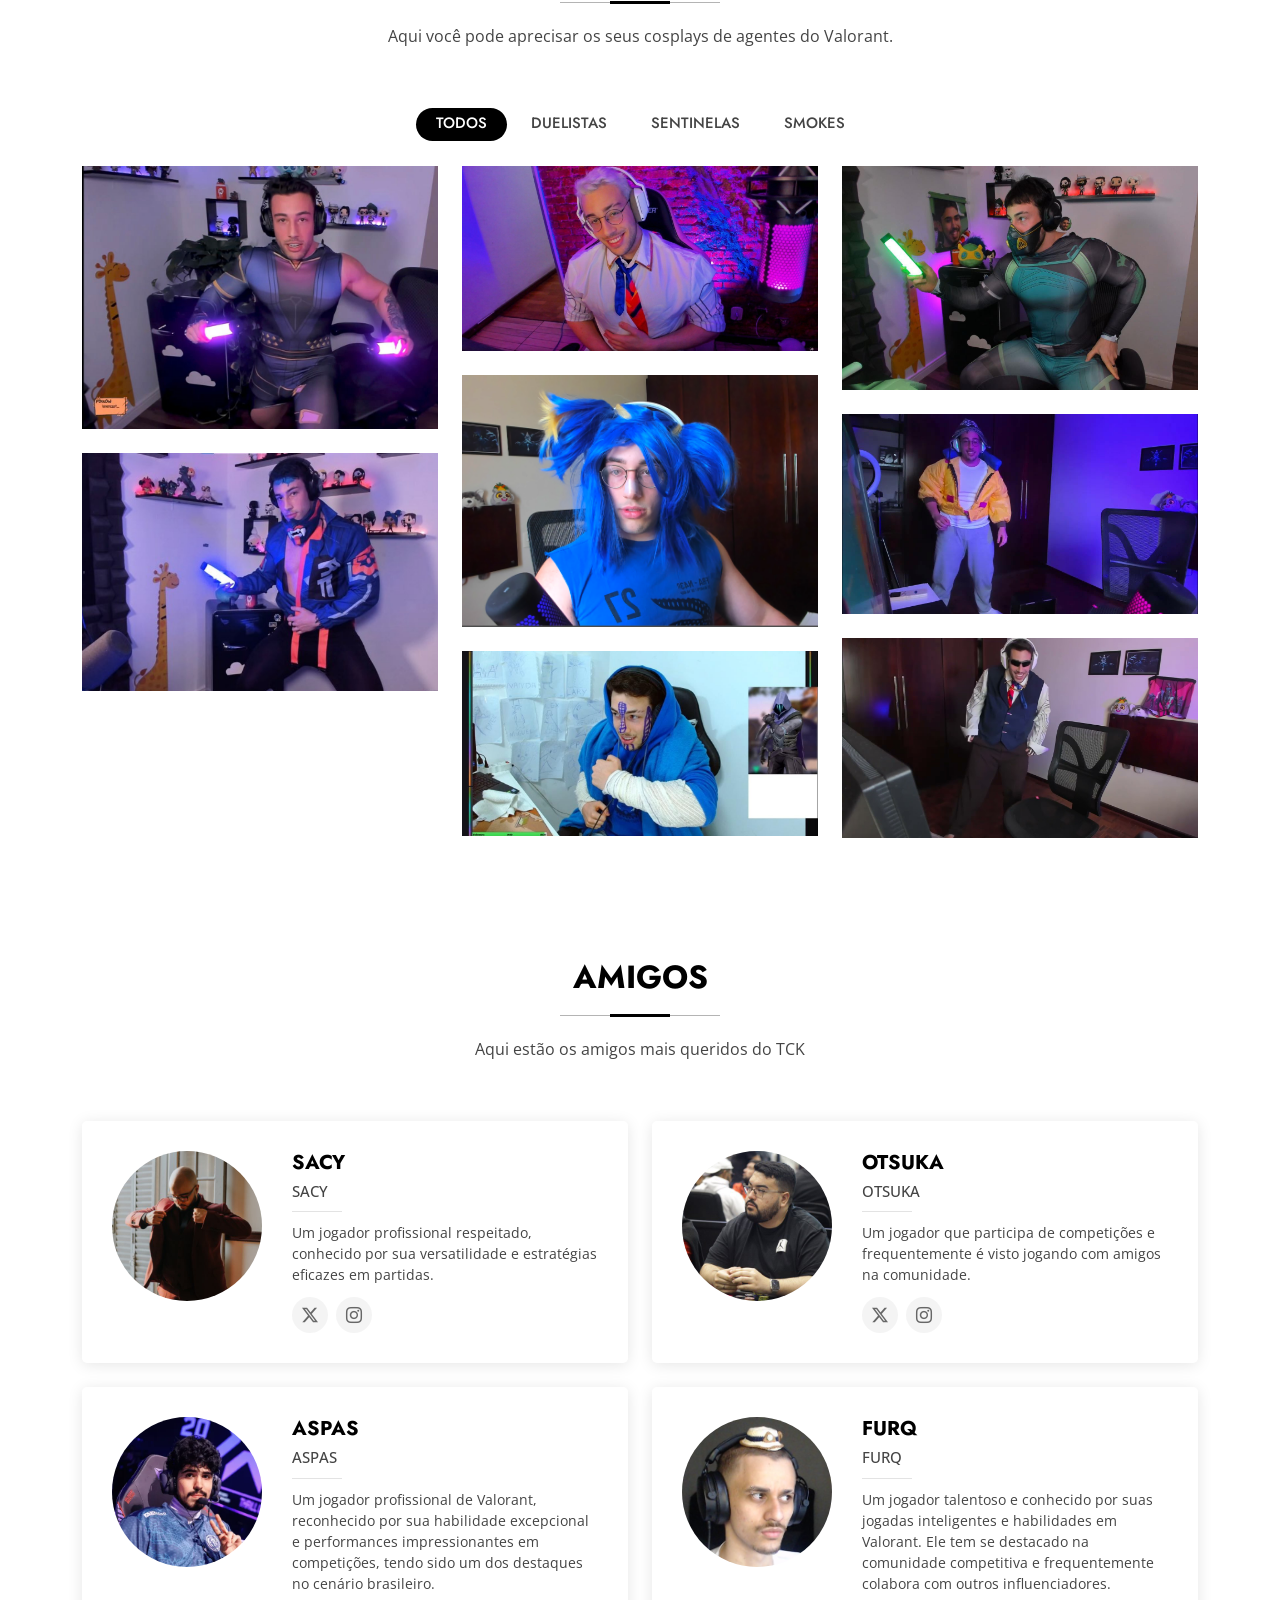
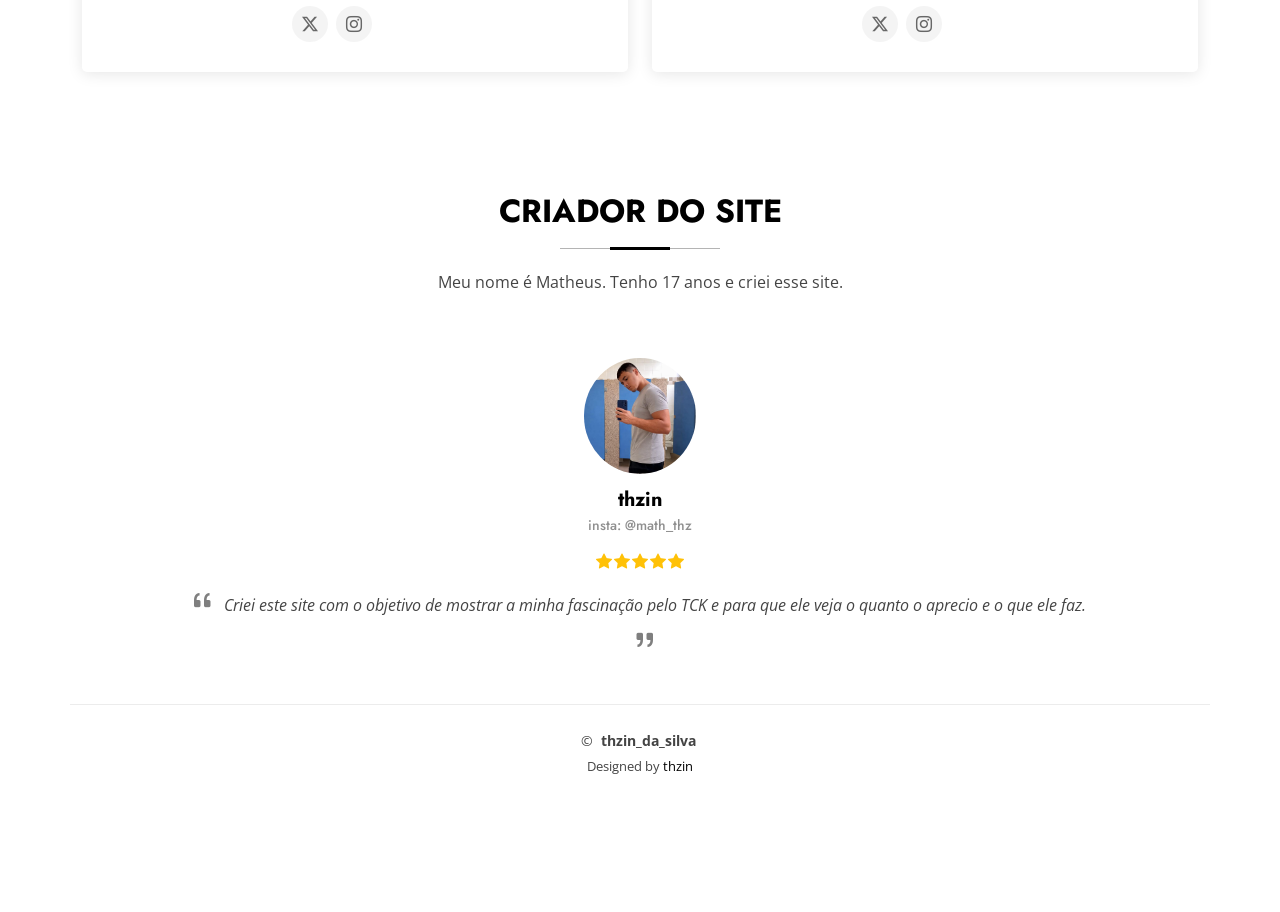
==== commit 0a9d56d7: "Update index.html" ====
--- a/index.html
+++ b/index.html
@@ -319,7 +319,7 @@
           <div class="col-xl-3 col-md-6 d-flex" data-aos="fade-up" data-aos-delay="100">
             <div class="service-item position-relative">
               <div class="icon"><i class="bi bi-animal icon"></i></div>
-              <h4><a href="" class="stretched-link">ASCENT</a></h4>
+              <h4><a href="D1.html" class="stretched-link">ASCENT</a></h4>
              <!-- <p>Esse é o mapa Ascent que possui uma taxa de vitória variável.</p> -->
               <img src="assets/img/x2.png" class="img-fluid" alt="">
             </div>
@@ -328,7 +328,7 @@
           <div class="col-xl-3 col-md-6 d-flex" data-aos="fade-up" data-aos-delay="200">
             <div class="service-item position-relative">
               <div class="icon"><i class="bi bi--box-circles icon"></i></div>
-              <h4><a href="" class="stretched-link">BIND</a></h4>
+              <h4><a href="D2.html" class="stretched-link">BIND</a></h4>
              <!-- <p>Esse é o mapa Bind que possui uma taxa de sucesso alta.</p> -->
               <img src="assets/img/x3.png" class="img-fluid" alt="">
             </div>
@@ -337,7 +337,7 @@
           <div class="col-xl-3 col-md-6 d-flex" data-aos="fade-up" data-aos-delay="300">
             <div class="service-item position-relative">
               <div class="icon"><i class="bi bi--week icon"></i></div>
-              <h4><a href="" class="stretched-link">ICE BOX</a></h4>
+              <h4><a href="D3.html" class="stretched-link">ICE BOX</a></h4>
             <!--  <p>Esse é o mapa da Ice box que possui 100% de vitorias</p> -->
               <img src="assets/img/x6.png" class="img-fluid" alt="">
 
@@ -347,7 +347,7 @@
           <div class="col-xl-3 col-md-6 d-flex" data-aos="fade-up" data-aos-delay="400">
             <div class="service-item position-relative">
               <div class="icon"><i class="bi bi- icon"></i></div>
-              <h4><a href="" class="stretched-link">ABYSS</a></h4>
+              <h4><a href="D4.html" class="stretched-link">ABYSS</a></h4>
               <!-- <p>Esse é o mapa Abyss que possui um total de 100% de vitorias</p> -->
               <img src="assets/img/x7.png" class="img-fluid" alt="">
 
@@ -623,7 +623,7 @@
               <div class="testimonial-item">
                 <img src="criador.jpeg" class="testimonial-img" alt="">
                 <h3>thzin</h3>
-                <h4>O maior biceps do OURO 3</h4>
+                <h4>insta: @math_thz</h4>
                 <div class="stars">
                   <i class="bi bi-star-fill"></i><i class="bi bi-star-fill"></i><i class="bi bi-star-fill"></i><i class="bi bi-star-fill"></i><i class="bi bi-star-fill"></i>
                 </div>
